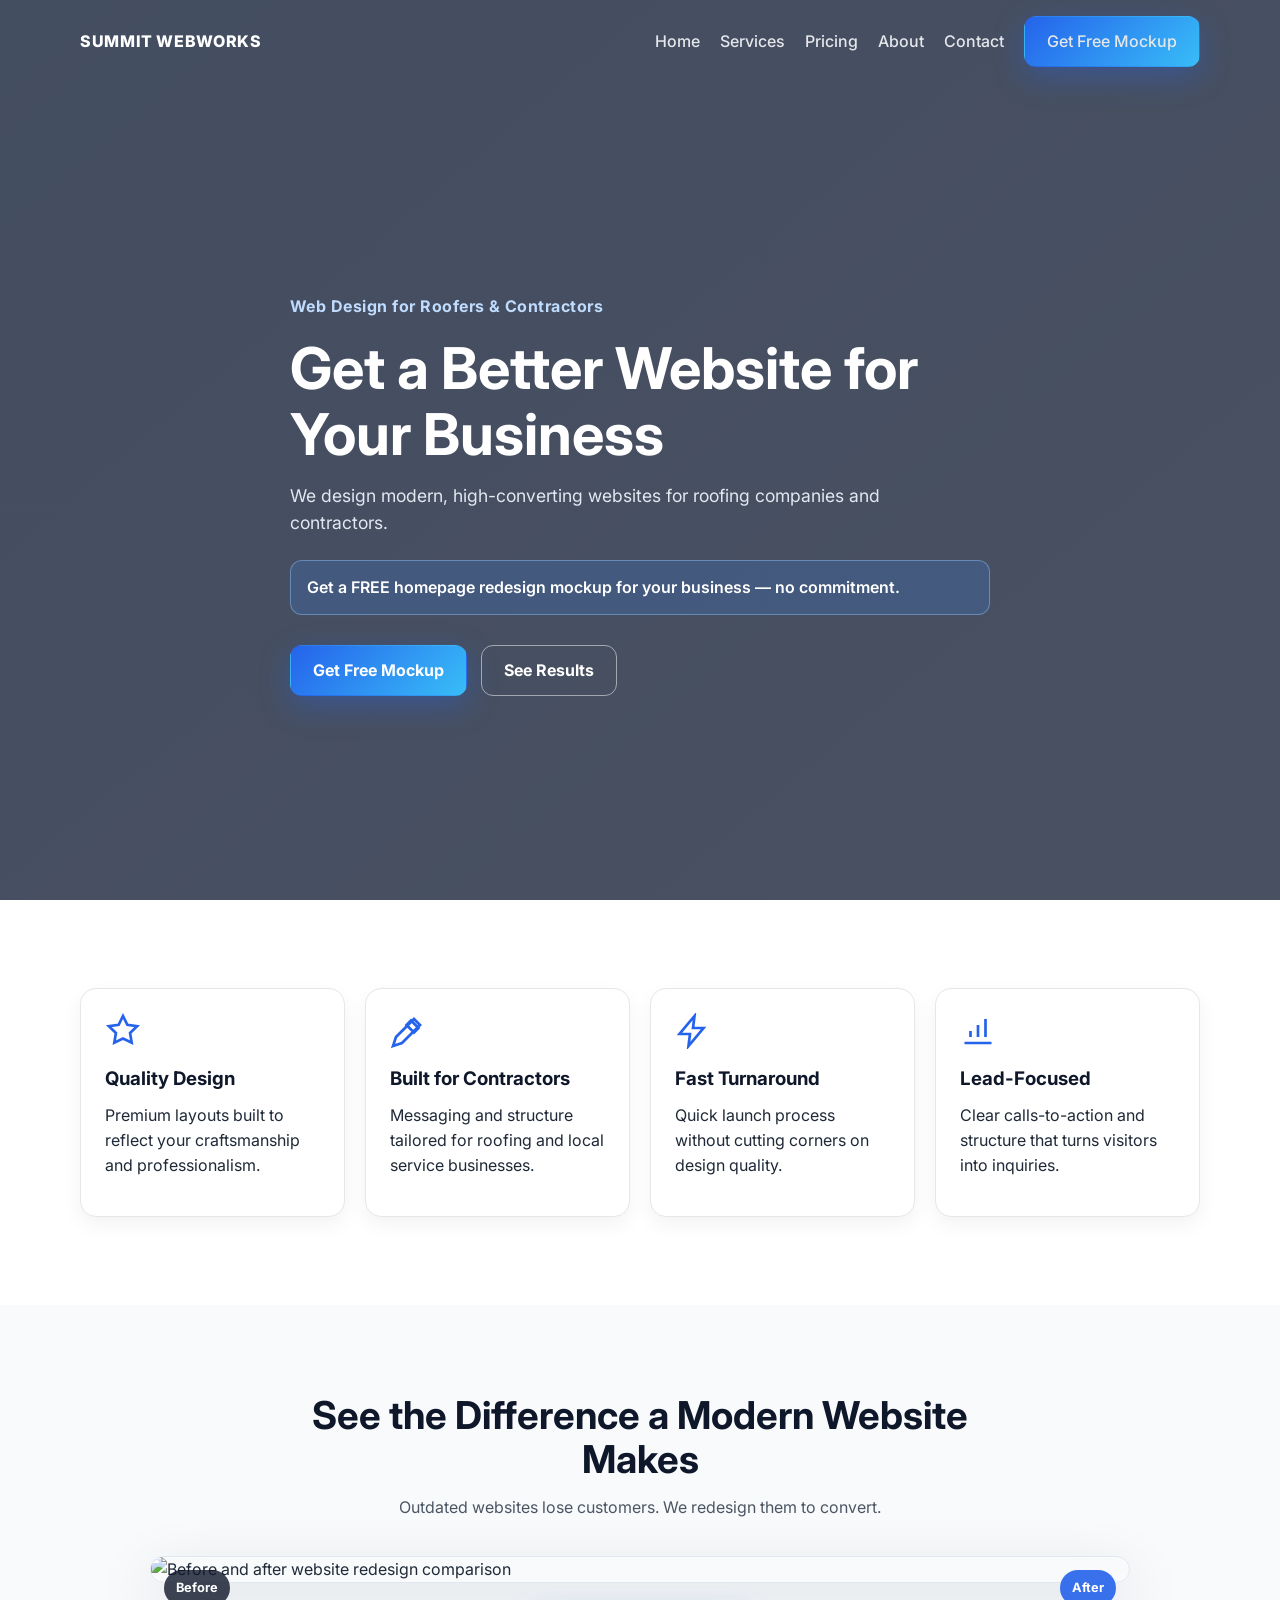
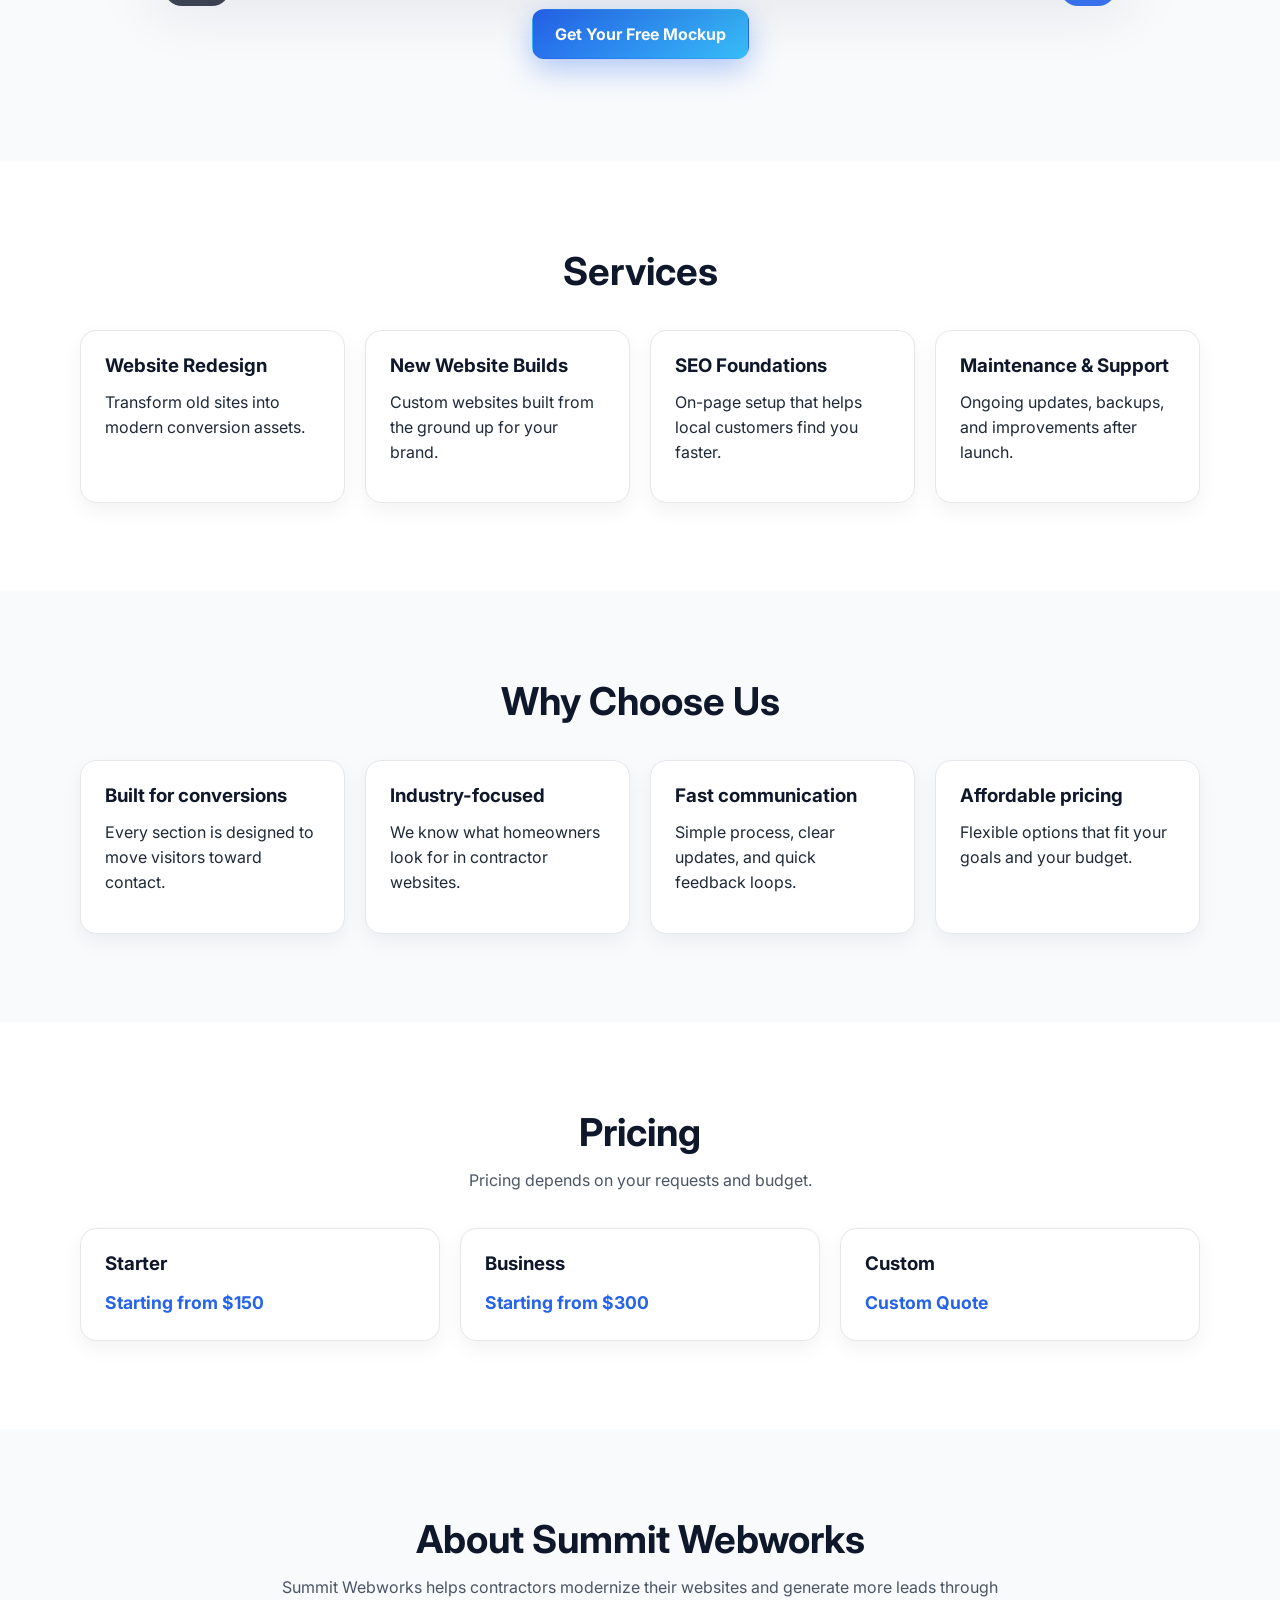
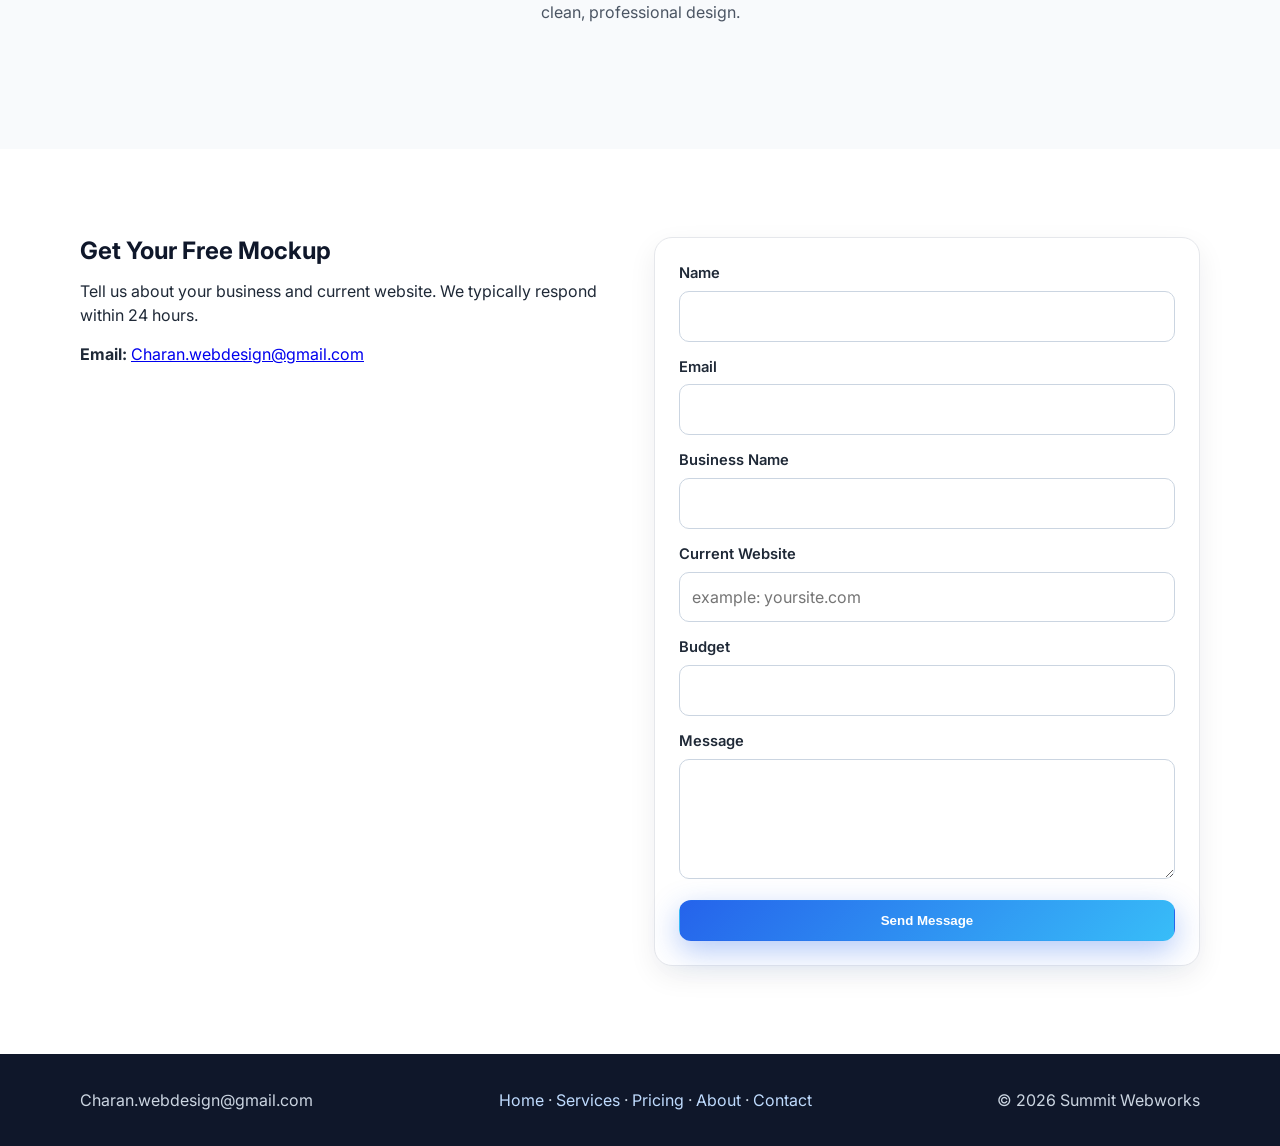
==== index.html @ bbf240b7 "Create premium single-page Summit Webworks agency website" ====
<!DOCTYPE html>
<html lang="en">
<head>
  <meta charset="UTF-8" />
  <meta name="viewport" content="width=device-width, initial-scale=1.0" />
  <title>Summit Webworks | High-Converting Websites for Contractors</title>
  <meta name="description" content="Summit Webworks designs modern, lead-focused websites for roofing companies and contractors. Get a free homepage redesign mockup." />
  <link rel="preconnect" href="https://fonts.googleapis.com">
  <link rel="preconnect" href="https://fonts.gstatic.com" crossorigin>
  <link href="https://fonts.googleapis.com/css2?family=Inter:wght@400;500;600;700;800&display=swap" rel="stylesheet">
  <style>
    :root {
      --navy: #0F172A;
      --blue: #2563EB;
      --light-blue: #38BDF8;
      --white: #FFFFFF;
      --gray: #F8FAFC;
      --text: #1F2937;
      --shadow: 0 20px 60px rgba(15, 23, 42, 0.15);
    }
    * { box-sizing: border-box; }
    html { scroll-behavior: smooth; }
    body {
      margin: 0;
      font-family: 'Inter', system-ui, -apple-system, sans-serif;
      color: var(--text);
      background: var(--white);
      line-height: 1.55;
    }
    .container { width: min(1120px, 92%); margin: 0 auto; }
    section { padding: 88px 0; }
    h1,h2,h3 { margin: 0 0 14px; color: var(--navy); line-height: 1.15; }
    p { margin: 0 0 14px; }

    .navbar {
      position: fixed; inset: 0 0 auto 0; z-index: 99;
      background: transparent; transition: all .25s ease;
      border-bottom: 1px solid transparent;
    }
    .navbar.scrolled { background: rgba(15, 23, 42, .92); backdrop-filter: blur(10px); border-bottom-color: rgba(255,255,255,.16); }
    .nav-wrap { display: flex; align-items: center; justify-content: space-between; gap: 20px; padding: 16px 0; }
    .brand { color: #fff; font-weight: 800; letter-spacing: .04em; text-decoration: none; }
    .nav-links { display: flex; gap: 20px; align-items: center; flex-wrap: wrap; }
    .nav-links a { color: #e5e7eb; text-decoration: none; font-weight: 500; }

    .btn {
      display: inline-flex; align-items: center; justify-content: center; gap: 8px;
      padding: 12px 22px; border-radius: 12px; border: 1px solid transparent;
      text-decoration: none; font-weight: 700; transition: transform .2s ease, box-shadow .2s ease, background .2s ease;
    }
    .btn-primary { background: linear-gradient(135deg, var(--blue), var(--light-blue)); color: #fff; box-shadow: 0 10px 30px rgba(37, 99, 235, .35); }
    .btn-primary:hover { transform: translateY(-2px); box-shadow: 0 14px 34px rgba(37, 99, 235, .45); }
    .btn-outline { background: transparent; color: #fff; border-color: rgba(255,255,255,.5); }
    .btn-outline:hover { transform: translateY(-2px); background: rgba(255,255,255,.1); }

    .hero {
      min-height: 100vh; display: grid; place-items: center; position: relative; color: #fff;
      background: linear-gradient(rgba(15,23,42,.74), rgba(15,23,42,.74)), url('hero-image.png') center/cover no-repeat, linear-gradient(140deg, #dbeafe, #eff6ff);
      text-align: left;
    }
    .hero-content { padding-top: 90px; max-width: 700px; }
    .eyebrow { color: #bfdbfe; font-weight: 700; margin-bottom: 16px; letter-spacing: .03em; }
    h1 { font-size: clamp(2rem, 4.5vw, 3.6rem); color: #fff; }
    .hero p { color: #e2e8f0; font-size: 1.1rem; max-width: 650px; }
    .offer { margin: 24px 0 30px; padding: 14px 16px; background: rgba(59,130,246,.2); border: 1px solid rgba(147,197,253,.45); border-radius: 12px; font-weight: 600; }
    .hero-actions { display: flex; flex-wrap: wrap; gap: 14px; }

    .grid-4 { display: grid; grid-template-columns: repeat(4, 1fr); gap: 20px; }
    .card {
      background: #fff; border: 1px solid #e5e7eb; border-radius: 16px; padding: 24px; box-shadow: 0 8px 20px rgba(15, 23, 42, .05);
      transition: transform .2s ease, box-shadow .2s ease;
    }
    .card:hover { transform: translateY(-6px); box-shadow: 0 18px 34px rgba(15, 23, 42, .1); }
    .icon { width: 36px; height: 36px; color: var(--blue); margin-bottom: 12px; }

    .section-head { text-align: center; max-width: 760px; margin: 0 auto 36px; }
    .section-head h2 { font-size: clamp(1.6rem, 3.3vw, 2.4rem); }
    .section-head p { color: #4b5563; }

    .before-after { background: var(--gray); }
    .comparison-wrap { max-width: 980px; margin: 0 auto; position: relative; }
    .comparison-img { width: 100%; display: block; border-radius: 18px; box-shadow: var(--shadow); border: 1px solid #e2e8f0; }
    .label { position: absolute; top: 14px; font-size: .8rem; font-weight: 700; color: #fff; background: rgba(15,23,42,.8); padding: 8px 12px; border-radius: 999px; }
    .label.before { left: 14px; }
    .label.after { right: 14px; background: rgba(37,99,235,.9); }

    .pricing .card strong { color: var(--blue); font-size: 1.1rem; }
    .contact-wrap { display: grid; grid-template-columns: 1fr 1fr; gap: 28px; }
    form { background: #fff; border: 1px solid #e5e7eb; border-radius: 18px; padding: 24px; box-shadow: 0 10px 28px rgba(15, 23, 42, .07); }
    .field { margin-bottom: 14px; }
    label { display: block; font-size: .92rem; margin-bottom: 6px; font-weight: 600; }
    input, textarea {
      width: 100%; padding: 12px 12px; border-radius: 10px; border: 1px solid #cbd5e1; font: inherit;
    }
    textarea { min-height: 120px; resize: vertical; }

    footer { background: var(--navy); color: #cbd5e1; padding: 34px 0; }
    footer a { color: #bfdbfe; text-decoration: none; }
    .footer-grid { display:flex; justify-content: space-between; gap:20px; flex-wrap:wrap; }

    .reveal { opacity: 0; transform: translateY(18px); transition: opacity .5s ease, transform .5s ease; }
    .reveal.show { opacity: 1; transform: translateY(0); }

    @media (max-width: 920px) {
      .grid-4 { grid-template-columns: repeat(2, 1fr); }
      .contact-wrap { grid-template-columns: 1fr; }
      .nav-links a:not(.btn) { display: none; }
    }
    @media (max-width: 620px) {
      section { padding: 72px 0; }
      .grid-4 { grid-template-columns: 1fr; }
      .hero-actions .btn { width: 100%; }
    }
  </style>
</head>
<body>
  <header class="navbar" id="navbar">
    <div class="container nav-wrap">
      <a href="#home" class="brand">SUMMIT WEBWORKS</a>
      <nav class="nav-links">
        <a href="#home">Home</a><a href="#services">Services</a><a href="#pricing">Pricing</a><a href="#about">About</a><a href="#contact">Contact</a>
        <a href="#contact" class="btn btn-primary">Get Free Mockup</a>
      </nav>
    </div>
  </header>

  <section class="hero" id="home">
    <div class="container hero-content reveal">
      <div class="eyebrow">Web Design for Roofers & Contractors</div>
      <h1>Get a Better Website for Your Business</h1>
      <p>We design modern, high-converting websites for roofing companies and contractors.</p>
      <div class="offer">Get a FREE homepage redesign mockup for your business — no commitment.</div>
      <div class="hero-actions">
        <a href="#contact" class="btn btn-primary">Get Free Mockup</a>
        <a href="#results" class="btn btn-outline">See Results</a>
      </div>
    </div>
  </section>

  <section>
    <div class="container grid-4 reveal">
      <article class="card"><svg class="icon" viewBox="0 0 24 24" fill="none" stroke="currentColor" stroke-width="1.8"><path d="M12 2l2.9 5.9 6.5.9-4.7 4.5 1.1 6.5L12 17l-5.8 2.8 1.1-6.5L2.6 8.8l6.5-.9z"/></svg><h3>Quality Design</h3><p>Premium layouts built to reflect your craftsmanship and professionalism.</p></article>
      <article class="card"><svg class="icon" viewBox="0 0 24 24" fill="none" stroke="currentColor" stroke-width="1.8"><path d="M14 5l5 5-3 3-5-5zM2 22l6-2 12-12-4-4L4 16z"/></svg><h3>Built for Contractors</h3><p>Messaging and structure tailored for roofing and local service businesses.</p></article>
      <article class="card"><svg class="icon" viewBox="0 0 24 24" fill="none" stroke="currentColor" stroke-width="1.8"><path d="M13 2L3 14h7l-1 8 10-12h-7z"/></svg><h3>Fast Turnaround</h3><p>Quick launch process without cutting corners on design quality.</p></article>
      <article class="card"><svg class="icon" viewBox="0 0 24 24" fill="none" stroke="currentColor" stroke-width="1.8"><path d="M3 20h18M7 16v-4m5 4V8m5 8V4"/></svg><h3>Lead-Focused</h3><p>Clear calls-to-action and structure that turns visitors into inquiries.</p></article>
    </div>
  </section>

  <section class="before-after" id="results">
    <div class="container reveal">
      <div class="section-head"><h2>See the Difference a Modern Website Makes</h2><p>Outdated websites lose customers. We redesign them to convert.</p></div>
      <div class="comparison-wrap">
        <span class="label before">Before</span><span class="label after">After</span>
        <img class="comparison-img" src="before-after.png" alt="Before and after website redesign comparison" loading="lazy">
      </div>
      <p style="text-align:center;margin-top:26px"><a href="#contact" class="btn btn-primary">Get Your Free Mockup</a></p>
    </div>
  </section>

  <section id="services">
    <div class="container reveal">
      <div class="section-head"><h2>Services</h2></div>
      <div class="grid-4">
        <article class="card"><h3>Website Redesign</h3><p>Transform old sites into modern conversion assets.</p></article>
        <article class="card"><h3>New Website Builds</h3><p>Custom websites built from the ground up for your brand.</p></article>
        <article class="card"><h3>SEO Foundations</h3><p>On-page setup that helps local customers find you faster.</p></article>
        <article class="card"><h3>Maintenance & Support</h3><p>Ongoing updates, backups, and improvements after launch.</p></article>
      </div>
    </div>
  </section>

  <section style="background:#f8fafc">
    <div class="container reveal"><div class="section-head"><h2>Why Choose Us</h2></div>
      <div class="grid-4">
        <article class="card"><h3>Built for conversions</h3><p>Every section is designed to move visitors toward contact.</p></article>
        <article class="card"><h3>Industry-focused</h3><p>We know what homeowners look for in contractor websites.</p></article>
        <article class="card"><h3>Fast communication</h3><p>Simple process, clear updates, and quick feedback loops.</p></article>
        <article class="card"><h3>Affordable pricing</h3><p>Flexible options that fit your goals and your budget.</p></article>
      </div>
    </div>
  </section>

  <section class="pricing" id="pricing">
    <div class="container reveal"><div class="section-head"><h2>Pricing</h2><p>Pricing depends on your requests and budget.</p></div>
      <div class="grid-4" style="grid-template-columns:repeat(3,1fr)">
        <article class="card"><h3>Starter</h3><strong>Starting from $150</strong></article>
        <article class="card"><h3>Business</h3><strong>Starting from $300</strong></article>
        <article class="card"><h3>Custom</h3><strong>Custom Quote</strong></article>
      </div>
    </div>
  </section>

  <section id="about" style="background:#f8fafc">
    <div class="container section-head reveal">
      <h2>About Summit Webworks</h2>
      <p>Summit Webworks helps contractors modernize their websites and generate more leads through clean, professional design.</p>
    </div>
  </section>

  <section id="contact">
    <div class="container contact-wrap reveal">
      <div>
        <h2>Get Your Free Mockup</h2>
        <p>Tell us about your business and current website. We typically respond within 24 hours.</p>
        <p><strong>Email:</strong> <a href="mailto:Charan.webdesign@gmail.com">Charan.webdesign@gmail.com</a></p>
      </div>
      <form action="https://formspree.io/f/xgorjraa" method="POST">
        <div class="field"><label for="name">Name</label><input id="name" name="name" required></div>
        <div class="field"><label for="email">Email</label><input type="email" id="email" name="email" required></div>
        <div class="field"><label for="business">Business Name</label><input id="business" name="business_name" required></div>
        <div class="field"><label for="website">Current Website</label><input id="website" name="current_website" placeholder="example: yoursite.com"></div>
        <div class="field"><label for="budget">Budget</label><input id="budget" name="budget"></div>
        <div class="field"><label for="message">Message</label><textarea id="message" name="message" required></textarea></div>
        <button class="btn btn-primary" type="submit" style="width:100%">Send Message</button>
      </form>
    </div>
  </section>

  <footer>
    <div class="container footer-grid">
      <div>Charan.webdesign@gmail.com</div>
      <div><a href="#home">Home</a> · <a href="#services">Services</a> · <a href="#pricing">Pricing</a> · <a href="#about">About</a> · <a href="#contact">Contact</a></div>
      <div>© <span id="year"></span> Summit Webworks</div>
    </div>
  </footer>

  <script>
    const nav = document.getElementById('navbar');
    window.addEventListener('scroll', () => nav.classList.toggle('scrolled', window.scrollY > 20));
    document.getElementById('year').textContent = new Date().getFullYear();
    const observer = new IntersectionObserver((entries)=>entries.forEach(e=>e.isIntersecting&&e.target.classList.add('show')), {threshold: .15});
    document.querySelectorAll('.reveal').forEach(el=>observer.observe(el));
  </script>
</body>
</html>
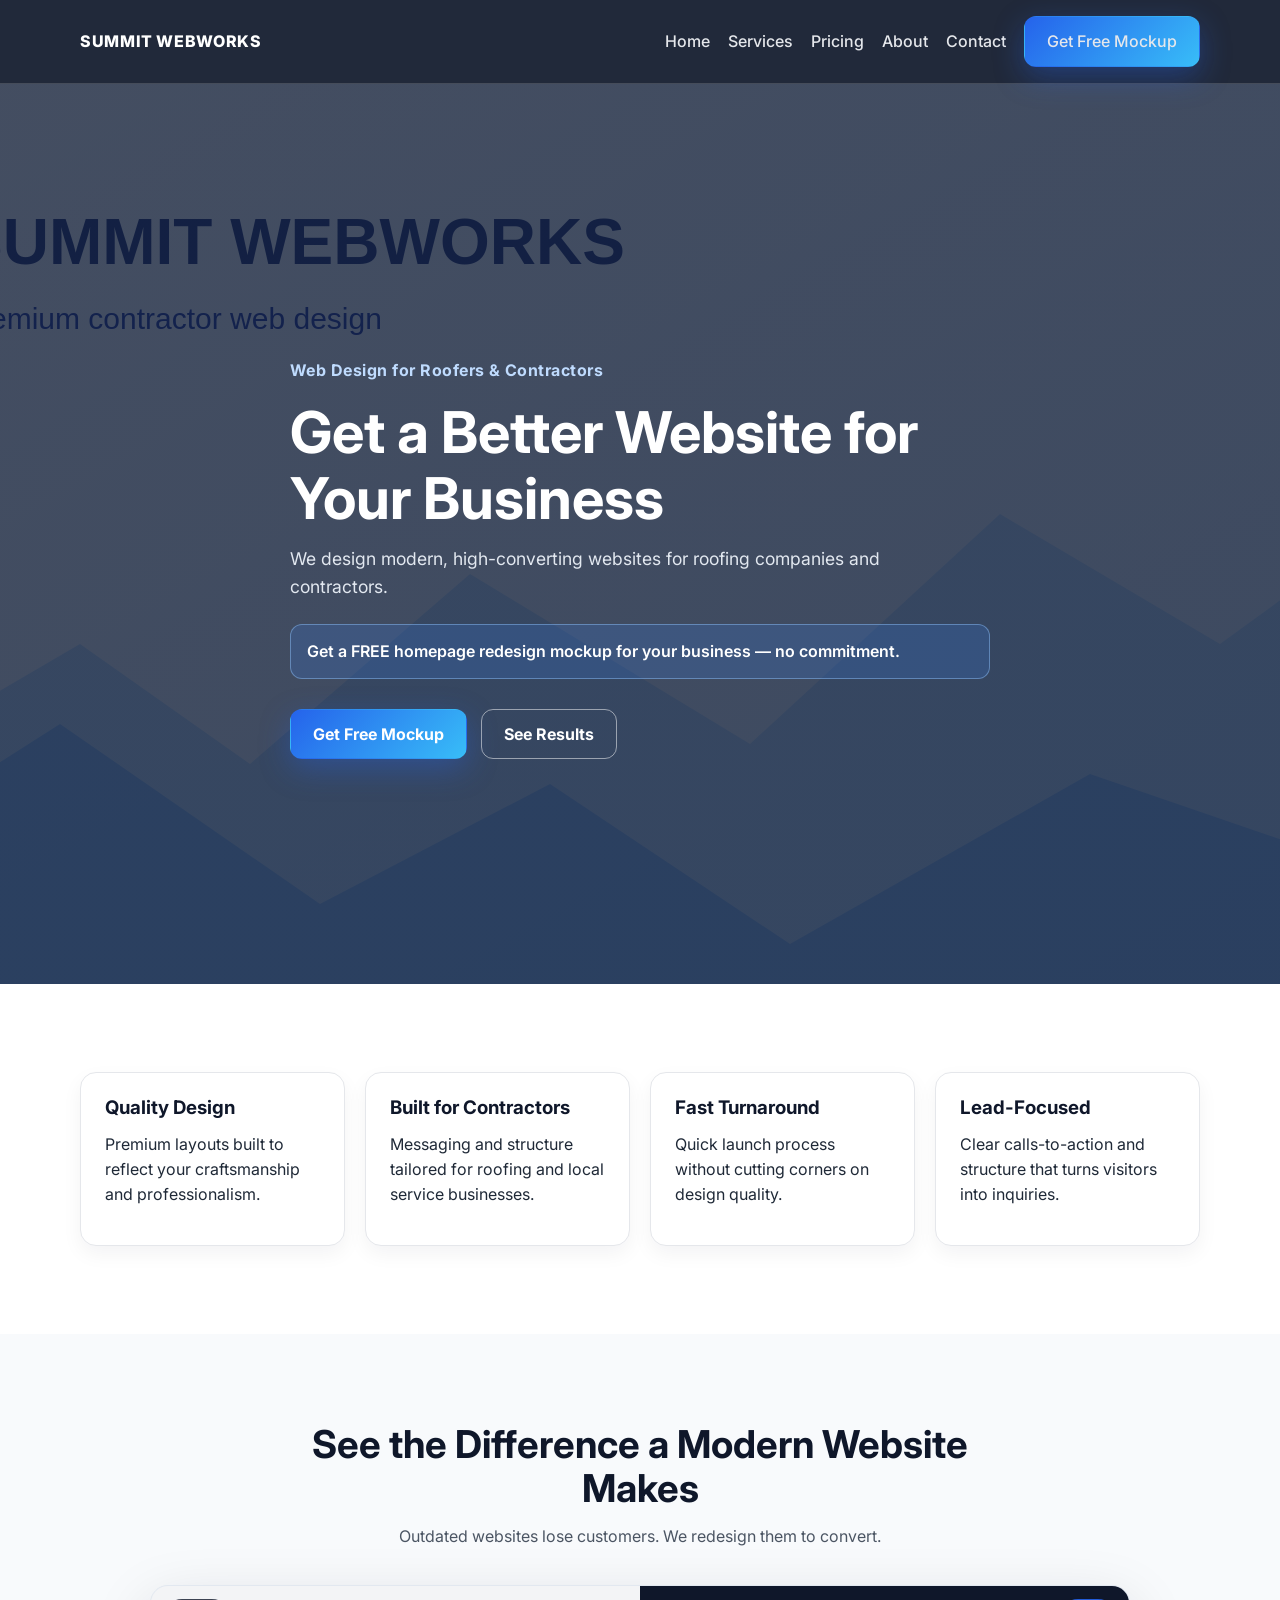
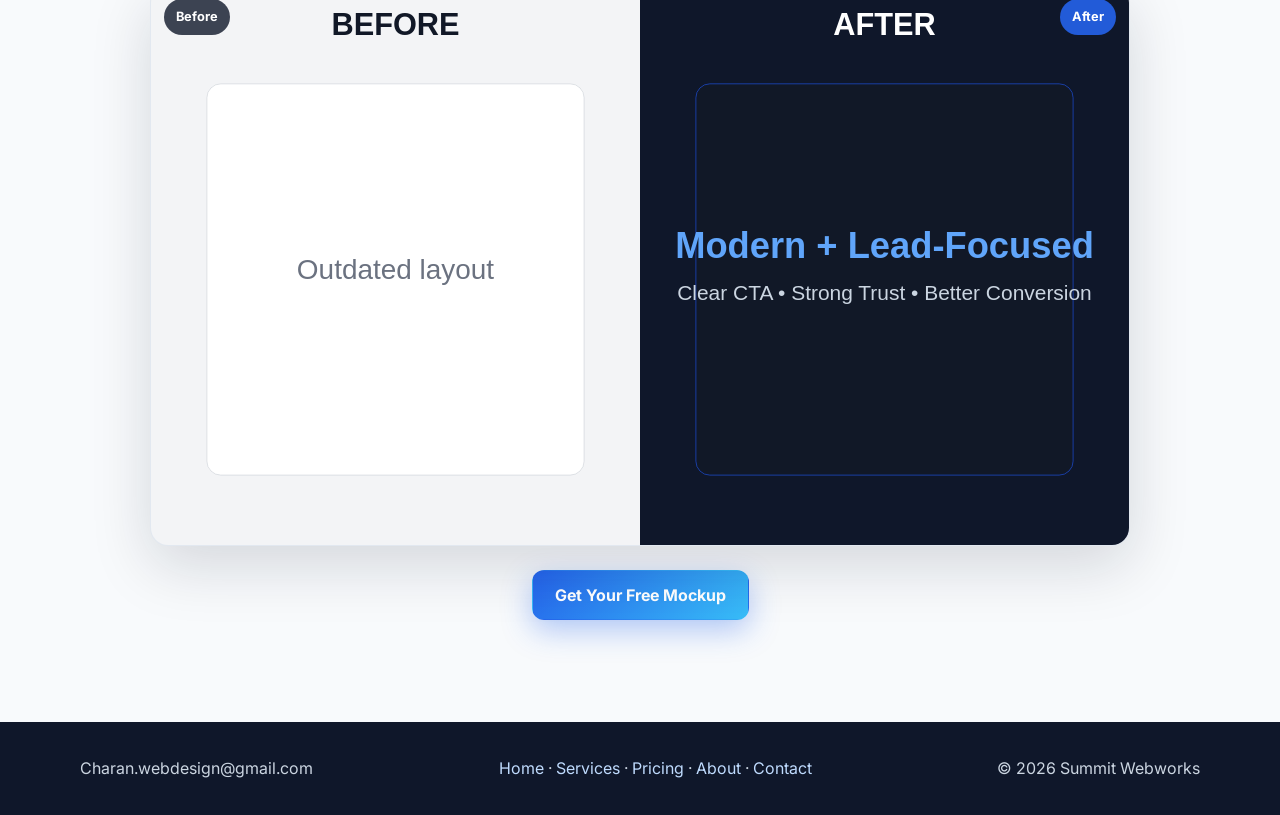
==== commit 3695e0c1: "Replace binary image assets with SVG equivalents to avoid binary diff errors" ====
--- a/index.html
+++ b/index.html
@@ -1,235 +1,10 @@
-<!DOCTYPE html>
-<html lang="en">
-<head>
-  <meta charset="UTF-8" />
-  <meta name="viewport" content="width=device-width, initial-scale=1.0" />
-  <title>Summit Webworks | High-Converting Websites for Contractors</title>
-  <meta name="description" content="Summit Webworks designs modern, lead-focused websites for roofing companies and contractors. Get a free homepage redesign mockup." />
-  <link rel="preconnect" href="https://fonts.googleapis.com">
-  <link rel="preconnect" href="https://fonts.gstatic.com" crossorigin>
-  <link href="https://fonts.googleapis.com/css2?family=Inter:wght@400;500;600;700;800&display=swap" rel="stylesheet">
-  <style>
-    :root {
-      --navy: #0F172A;
-      --blue: #2563EB;
-      --light-blue: #38BDF8;
-      --white: #FFFFFF;
-      --gray: #F8FAFC;
-      --text: #1F2937;
-      --shadow: 0 20px 60px rgba(15, 23, 42, 0.15);
-    }
-    * { box-sizing: border-box; }
-    html { scroll-behavior: smooth; }
-    body {
-      margin: 0;
-      font-family: 'Inter', system-ui, -apple-system, sans-serif;
-      color: var(--text);
-      background: var(--white);
-      line-height: 1.55;
-    }
-    .container { width: min(1120px, 92%); margin: 0 auto; }
-    section { padding: 88px 0; }
-    h1,h2,h3 { margin: 0 0 14px; color: var(--navy); line-height: 1.15; }
-    p { margin: 0 0 14px; }
-
-    .navbar {
-      position: fixed; inset: 0 0 auto 0; z-index: 99;
-      background: transparent; transition: all .25s ease;
-      border-bottom: 1px solid transparent;
-    }
-    .navbar.scrolled { background: rgba(15, 23, 42, .92); backdrop-filter: blur(10px); border-bottom-color: rgba(255,255,255,.16); }
-    .nav-wrap { display: flex; align-items: center; justify-content: space-between; gap: 20px; padding: 16px 0; }
-    .brand { color: #fff; font-weight: 800; letter-spacing: .04em; text-decoration: none; }
-    .nav-links { display: flex; gap: 20px; align-items: center; flex-wrap: wrap; }
-    .nav-links a { color: #e5e7eb; text-decoration: none; font-weight: 500; }
-
-    .btn {
-      display: inline-flex; align-items: center; justify-content: center; gap: 8px;
-      padding: 12px 22px; border-radius: 12px; border: 1px solid transparent;
-      text-decoration: none; font-weight: 700; transition: transform .2s ease, box-shadow .2s ease, background .2s ease;
-    }
-    .btn-primary { background: linear-gradient(135deg, var(--blue), var(--light-blue)); color: #fff; box-shadow: 0 10px 30px rgba(37, 99, 235, .35); }
-    .btn-primary:hover { transform: translateY(-2px); box-shadow: 0 14px 34px rgba(37, 99, 235, .45); }
-    .btn-outline { background: transparent; color: #fff; border-color: rgba(255,255,255,.5); }
-    .btn-outline:hover { transform: translateY(-2px); background: rgba(255,255,255,.1); }
-
-    .hero {
-      min-height: 100vh; display: grid; place-items: center; position: relative; color: #fff;
-      background: linear-gradient(rgba(15,23,42,.74), rgba(15,23,42,.74)), url('hero-image.png') center/cover no-repeat, linear-gradient(140deg, #dbeafe, #eff6ff);
-      text-align: left;
-    }
-    .hero-content { padding-top: 90px; max-width: 700px; }
-    .eyebrow { color: #bfdbfe; font-weight: 700; margin-bottom: 16px; letter-spacing: .03em; }
-    h1 { font-size: clamp(2rem, 4.5vw, 3.6rem); color: #fff; }
-    .hero p { color: #e2e8f0; font-size: 1.1rem; max-width: 650px; }
-    .offer { margin: 24px 0 30px; padding: 14px 16px; background: rgba(59,130,246,.2); border: 1px solid rgba(147,197,253,.45); border-radius: 12px; font-weight: 600; }
-    .hero-actions { display: flex; flex-wrap: wrap; gap: 14px; }
-
-    .grid-4 { display: grid; grid-template-columns: repeat(4, 1fr); gap: 20px; }
-    .card {
-      background: #fff; border: 1px solid #e5e7eb; border-radius: 16px; padding: 24px; box-shadow: 0 8px 20px rgba(15, 23, 42, .05);
-      transition: transform .2s ease, box-shadow .2s ease;
-    }
-    .card:hover { transform: translateY(-6px); box-shadow: 0 18px 34px rgba(15, 23, 42, .1); }
-    .icon { width: 36px; height: 36px; color: var(--blue); margin-bottom: 12px; }
-
-    .section-head { text-align: center; max-width: 760px; margin: 0 auto 36px; }
-    .section-head h2 { font-size: clamp(1.6rem, 3.3vw, 2.4rem); }
-    .section-head p { color: #4b5563; }
-
-    .before-after { background: var(--gray); }
-    .comparison-wrap { max-width: 980px; margin: 0 auto; position: relative; }
-    .comparison-img { width: 100%; display: block; border-radius: 18px; box-shadow: var(--shadow); border: 1px solid #e2e8f0; }
-    .label { position: absolute; top: 14px; font-size: .8rem; font-weight: 700; color: #fff; background: rgba(15,23,42,.8); padding: 8px 12px; border-radius: 999px; }
-    .label.before { left: 14px; }
-    .label.after { right: 14px; background: rgba(37,99,235,.9); }
-
-    .pricing .card strong { color: var(--blue); font-size: 1.1rem; }
-    .contact-wrap { display: grid; grid-template-columns: 1fr 1fr; gap: 28px; }
-    form { background: #fff; border: 1px solid #e5e7eb; border-radius: 18px; padding: 24px; box-shadow: 0 10px 28px rgba(15, 23, 42, .07); }
-    .field { margin-bottom: 14px; }
-    label { display: block; font-size: .92rem; margin-bottom: 6px; font-weight: 600; }
-    input, textarea {
-      width: 100%; padding: 12px 12px; border-radius: 10px; border: 1px solid #cbd5e1; font: inherit;
-    }
-    textarea { min-height: 120px; resize: vertical; }
-
-    footer { background: var(--navy); color: #cbd5e1; padding: 34px 0; }
-    footer a { color: #bfdbfe; text-decoration: none; }
-    .footer-grid { display:flex; justify-content: space-between; gap:20px; flex-wrap:wrap; }
-
-    .reveal { opacity: 0; transform: translateY(18px); transition: opacity .5s ease, transform .5s ease; }
-    .reveal.show { opacity: 1; transform: translateY(0); }
-
-    @media (max-width: 920px) {
-      .grid-4 { grid-template-columns: repeat(2, 1fr); }
-      .contact-wrap { grid-template-columns: 1fr; }
-      .nav-links a:not(.btn) { display: none; }
-    }
-    @media (max-width: 620px) {
-      section { padding: 72px 0; }
-      .grid-4 { grid-template-columns: 1fr; }
-      .hero-actions .btn { width: 100%; }
-    }
-  </style>
-</head>
-<body>
-  <header class="navbar" id="navbar">
-    <div class="container nav-wrap">
-      <a href="#home" class="brand">SUMMIT WEBWORKS</a>
-      <nav class="nav-links">
-        <a href="#home">Home</a><a href="#services">Services</a><a href="#pricing">Pricing</a><a href="#about">About</a><a href="#contact">Contact</a>
-        <a href="#contact" class="btn btn-primary">Get Free Mockup</a>
-      </nav>
-    </div>
-  </header>
-
-  <section class="hero" id="home">
-    <div class="container hero-content reveal">
-      <div class="eyebrow">Web Design for Roofers & Contractors</div>
-      <h1>Get a Better Website for Your Business</h1>
-      <p>We design modern, high-converting websites for roofing companies and contractors.</p>
-      <div class="offer">Get a FREE homepage redesign mockup for your business — no commitment.</div>
-      <div class="hero-actions">
-        <a href="#contact" class="btn btn-primary">Get Free Mockup</a>
-        <a href="#results" class="btn btn-outline">See Results</a>
-      </div>
-    </div>
-  </section>
-
-  <section>
-    <div class="container grid-4 reveal">
-      <article class="card"><svg class="icon" viewBox="0 0 24 24" fill="none" stroke="currentColor" stroke-width="1.8"><path d="M12 2l2.9 5.9 6.5.9-4.7 4.5 1.1 6.5L12 17l-5.8 2.8 1.1-6.5L2.6 8.8l6.5-.9z"/></svg><h3>Quality Design</h3><p>Premium layouts built to reflect your craftsmanship and professionalism.</p></article>
-      <article class="card"><svg class="icon" viewBox="0 0 24 24" fill="none" stroke="currentColor" stroke-width="1.8"><path d="M14 5l5 5-3 3-5-5zM2 22l6-2 12-12-4-4L4 16z"/></svg><h3>Built for Contractors</h3><p>Messaging and structure tailored for roofing and local service businesses.</p></article>
-      <article class="card"><svg class="icon" viewBox="0 0 24 24" fill="none" stroke="currentColor" stroke-width="1.8"><path d="M13 2L3 14h7l-1 8 10-12h-7z"/></svg><h3>Fast Turnaround</h3><p>Quick launch process without cutting corners on design quality.</p></article>
-      <article class="card"><svg class="icon" viewBox="0 0 24 24" fill="none" stroke="currentColor" stroke-width="1.8"><path d="M3 20h18M7 16v-4m5 4V8m5 8V4"/></svg><h3>Lead-Focused</h3><p>Clear calls-to-action and structure that turns visitors into inquiries.</p></article>
-    </div>
-  </section>
-
-  <section class="before-after" id="results">
-    <div class="container reveal">
-      <div class="section-head"><h2>See the Difference a Modern Website Makes</h2><p>Outdated websites lose customers. We redesign them to convert.</p></div>
-      <div class="comparison-wrap">
-        <span class="label before">Before</span><span class="label after">After</span>
-        <img class="comparison-img" src="before-after.png" alt="Before and after website redesign comparison" loading="lazy">
-      </div>
-      <p style="text-align:center;margin-top:26px"><a href="#contact" class="btn btn-primary">Get Your Free Mockup</a></p>
-    </div>
-  </section>
-
-  <section id="services">
-    <div class="container reveal">
-      <div class="section-head"><h2>Services</h2></div>
-      <div class="grid-4">
-        <article class="card"><h3>Website Redesign</h3><p>Transform old sites into modern conversion assets.</p></article>
-        <article class="card"><h3>New Website Builds</h3><p>Custom websites built from the ground up for your brand.</p></article>
-        <article class="card"><h3>SEO Foundations</h3><p>On-page setup that helps local customers find you faster.</p></article>
-        <article class="card"><h3>Maintenance & Support</h3><p>Ongoing updates, backups, and improvements after launch.</p></article>
-      </div>
-    </div>
-  </section>
-
-  <section style="background:#f8fafc">
-    <div class="container reveal"><div class="section-head"><h2>Why Choose Us</h2></div>
-      <div class="grid-4">
-        <article class="card"><h3>Built for conversions</h3><p>Every section is designed to move visitors toward contact.</p></article>
-        <article class="card"><h3>Industry-focused</h3><p>We know what homeowners look for in contractor websites.</p></article>
-        <article class="card"><h3>Fast communication</h3><p>Simple process, clear updates, and quick feedback loops.</p></article>
-        <article class="card"><h3>Affordable pricing</h3><p>Flexible options that fit your goals and your budget.</p></article>
-      </div>
-    </div>
-  </section>
-
-  <section class="pricing" id="pricing">
-    <div class="container reveal"><div class="section-head"><h2>Pricing</h2><p>Pricing depends on your requests and budget.</p></div>
-      <div class="grid-4" style="grid-template-columns:repeat(3,1fr)">
-        <article class="card"><h3>Starter</h3><strong>Starting from $150</strong></article>
-        <article class="card"><h3>Business</h3><strong>Starting from $300</strong></article>
-        <article class="card"><h3>Custom</h3><strong>Custom Quote</strong></article>
-      </div>
-    </div>
-  </section>
-
-  <section id="about" style="background:#f8fafc">
-    <div class="container section-head reveal">
-      <h2>About Summit Webworks</h2>
-      <p>Summit Webworks helps contractors modernize their websites and generate more leads through clean, professional design.</p>
-    </div>
-  </section>
-
-  <section id="contact">
-    <div class="container contact-wrap reveal">
-      <div>
-        <h2>Get Your Free Mockup</h2>
-        <p>Tell us about your business and current website. We typically respond within 24 hours.</p>
-        <p><strong>Email:</strong> <a href="mailto:Charan.webdesign@gmail.com">Charan.webdesign@gmail.com</a></p>
-      </div>
-      <form action="https://formspree.io/f/xgorjraa" method="POST">
-        <div class="field"><label for="name">Name</label><input id="name" name="name" required></div>
-        <div class="field"><label for="email">Email</label><input type="email" id="email" name="email" required></div>
-        <div class="field"><label for="business">Business Name</label><input id="business" name="business_name" required></div>
-        <div class="field"><label for="website">Current Website</label><input id="website" name="current_website" placeholder="example: yoursite.com"></div>
-        <div class="field"><label for="budget">Budget</label><input id="budget" name="budget"></div>
-        <div class="field"><label for="message">Message</label><textarea id="message" name="message" required></textarea></div>
-        <button class="btn btn-primary" type="submit" style="width:100%">Send Message</button>
-      </form>
-    </div>
-  </section>
-
-  <footer>
-    <div class="container footer-grid">
-      <div>Charan.webdesign@gmail.com</div>
-      <div><a href="#home">Home</a> · <a href="#services">Services</a> · <a href="#pricing">Pricing</a> · <a href="#about">About</a> · <a href="#contact">Contact</a></div>
-      <div>© <span id="year"></span> Summit Webworks</div>
-    </div>
-  </footer>
-
-  <script>
-    const nav = document.getElementById('navbar');
-    window.addEventListener('scroll', () => nav.classList.toggle('scrolled', window.scrollY > 20));
-    document.getElementById('year').textContent = new Date().getFullYear();
-    const observer = new IntersectionObserver((entries)=>entries.forEach(e=>e.isIntersecting&&e.target.classList.add('show')), {threshold: .15});
-    document.querySelectorAll('.reveal').forEach(el=>observer.observe(el));
-  </script>
-</body>
-</html>
+<!doctype html><html><head><meta charset='UTF-8'><meta name='viewport' content='width=device-width,initial-scale=1'><title>Summit Webworks</title><link rel='preconnect' href='https://fonts.googleapis.com'><link rel='preconnect' href='https://fonts.gstatic.com' crossorigin><link href='https://fonts.googleapis.com/css2?family=Inter:wght@400;500;600;700;800&display=swap' rel='stylesheet'><link rel='stylesheet' href='styles.css'></head><body>
+<header class='navbar'><div class='container nav-wrap'><a class='brand' href='index.html'>SUMMIT WEBWORKS</a><nav class='nav-links'><a href='index.html'>Home</a><a href='services.html'>Services</a><a href='pricing.html'>Pricing</a><a href='about.html'>About</a><a href='contact.html'>Contact</a><a class='btn btn-primary' href='contact.html'>Get Free Mockup</a></nav></div></header>
+<section class='hero no-image'><div class='container hero-content reveal'><div class='eyebrow'>Web Design for Roofers & Contractors</div><h1>Get a Better Website for Your Business</h1><p>We design modern, high-converting websites for roofing companies and contractors.</p><div class='offer'>Get a FREE homepage redesign mockup for your business — no commitment.</div><div class='hero-actions'><a class='btn btn-primary' href='contact.html'>Get Free Mockup</a><a class='btn btn-outline' href='#results'>See Results</a></div></div></section>
+<section><div class='container grid-4 reveal'>
+<article class='card'><h3>Quality Design</h3><p>Premium layouts built to reflect your craftsmanship and professionalism.</p></article>
+<article class='card'><h3>Built for Contractors</h3><p>Messaging and structure tailored for roofing and local service businesses.</p></article>
+<article class='card'><h3>Fast Turnaround</h3><p>Quick launch process without cutting corners on design quality.</p></article>
+<article class='card'><h3>Lead-Focused</h3><p>Clear calls-to-action and structure that turns visitors into inquiries.</p></article></div></section>
+<section id='results' class='before-after'><div class='container reveal'><div class='section-head'><h2>See the Difference a Modern Website Makes</h2><p>Outdated websites lose customers. We redesign them to convert.</p></div><div class='comparison-wrap'><span class='label before'>Before</span><span class='label after'>After</span><img class='comparison-img' src='before-after.svg' alt='Before and after website redesign'></div><p style='text-align:center;margin-top:24px'><a class='btn btn-primary' href='contact.html'>Get Your Free Mockup</a></p></div></section>
+<footer><div class='container footer-grid'><div>Charan.webdesign@gmail.com</div><div><a href='index.html'>Home</a> · <a href='services.html'>Services</a> · <a href='pricing.html'>Pricing</a> · <a href='about.html'>About</a> · <a href='contact.html'>Contact</a></div><div>© <span id='year'></span> Summit Webworks</div></div></footer><script src='app.js'></script></body></html>
--- a/styles.css
+++ b/styles.css
@@ -0,0 +1 @@
+:root{--navy:#0F172A;--blue:#2563EB;--light-blue:#38BDF8;--white:#fff;--gray:#F8FAFC;--text:#1F2937;--shadow:0 20px 60px rgba(15,23,42,.15)}*{box-sizing:border-box}html{scroll-behavior:smooth}body{margin:0;font-family:Inter,system-ui,sans-serif;color:var(--text);background:#fff;line-height:1.55}.container{width:min(1120px,92%);margin:0 auto}section{padding:88px 0}h1,h2,h3{margin:0 0 14px;color:var(--navy);line-height:1.15}p{margin:0 0 14px}.navbar{position:sticky;top:0;z-index:99;background:rgba(15,23,42,.92);backdrop-filter:blur(10px);border-bottom:1px solid rgba(255,255,255,.16)}.nav-wrap{display:flex;align-items:center;justify-content:space-between;gap:20px;padding:16px 0}.brand{color:#fff;font-weight:800;letter-spacing:.04em;text-decoration:none}.nav-links{display:flex;gap:18px;align-items:center;flex-wrap:wrap}.nav-links a{color:#e5e7eb;text-decoration:none;font-weight:500}.btn{display:inline-flex;align-items:center;justify-content:center;gap:8px;padding:12px 22px;border-radius:12px;border:1px solid transparent;text-decoration:none;font-weight:700;transition:transform .2s,box-shadow .2s,background .2s}.btn-primary{background:linear-gradient(135deg,var(--blue),var(--light-blue));color:#fff;box-shadow:0 10px 30px rgba(37,99,235,.35)}.btn-primary:hover{transform:translateY(-2px);box-shadow:0 14px 34px rgba(37,99,235,.45)}.btn-outline{background:transparent;color:#fff;border-color:rgba(255,255,255,.5)}.hero{min-height:100vh;display:grid;place-items:center;position:relative;color:#fff;background:linear-gradient(rgba(15,23,42,.74),rgba(15,23,42,.74)),url('hero-image.svg') center/cover no-repeat,linear-gradient(140deg,#dbeafe,#eff6ff)}.hero.no-image{background:linear-gradient(rgba(15,23,42,.74),rgba(15,23,42,.74)),linear-gradient(140deg,#1d4ed8,#0f172a)}.hero-content{padding-top:50px;max-width:700px}.eyebrow{color:#bfdbfe;font-weight:700;margin-bottom:16px;letter-spacing:.03em}h1{font-size:clamp(2rem,4.5vw,3.6rem);color:#fff}.hero p{color:#e2e8f0;font-size:1.1rem;max-width:650px}.offer{margin:24px 0 30px;padding:14px 16px;background:rgba(59,130,246,.2);border:1px solid rgba(147,197,253,.45);border-radius:12px;font-weight:600}.hero-actions{display:flex;flex-wrap:wrap;gap:14px}.grid-4{display:grid;grid-template-columns:repeat(4,1fr);gap:20px}.grid-3{display:grid;grid-template-columns:repeat(3,1fr);gap:20px}.card{background:#fff;border:1px solid #e5e7eb;border-radius:16px;padding:24px;box-shadow:0 8px 20px rgba(15,23,42,.05);transition:transform .2s,box-shadow .2s}.card:hover{transform:translateY(-6px);box-shadow:0 18px 34px rgba(15,23,42,.1)}.icon{width:36px;height:36px;color:var(--blue);margin-bottom:12px}.section-head{text-align:center;max-width:760px;margin:0 auto 36px}.section-head h2{font-size:clamp(1.6rem,3.3vw,2.4rem)}.section-head p{color:#4b5563}.before-after{background:var(--gray)}.comparison-wrap{max-width:980px;margin:0 auto;position:relative}.comparison-img{width:100%;display:block;border-radius:18px;box-shadow:var(--shadow);border:1px solid #e2e8f0;background:#e2e8f0}.label{position:absolute;top:14px;font-size:.8rem;font-weight:700;color:#fff;background:rgba(15,23,42,.8);padding:8px 12px;border-radius:999px}.label.before{left:14px}.label.after{right:14px;background:rgba(37,99,235,.9)}.contact-wrap{display:grid;grid-template-columns:1fr 1fr;gap:28px}form{background:#fff;border:1px solid #e5e7eb;border-radius:18px;padding:24px;box-shadow:0 10px 28px rgba(15,23,42,.07)}.field{margin-bottom:14px}label{display:block;font-size:.92rem;margin-bottom:6px;font-weight:600}input,textarea{width:100%;padding:12px;border-radius:10px;border:1px solid #cbd5e1;font:inherit}textarea{min-height:120px;resize:vertical}footer{background:var(--navy);color:#cbd5e1;padding:34px 0}footer a{color:#bfdbfe;text-decoration:none}.footer-grid{display:flex;justify-content:space-between;gap:20px;flex-wrap:wrap}.reveal{opacity:0;transform:translateY(18px);transition:opacity .5s,transform .5s}.reveal.show{opacity:1;transform:none}@media(max-width:920px){.grid-4,.grid-3{grid-template-columns:repeat(2,1fr)}.contact-wrap{grid-template-columns:1fr}.nav-links a:not(.btn){display:none}}@media(max-width:620px){section{padding:72px 0}.grid-4,.grid-3{grid-template-columns:1fr}.hero-actions .btn{width:100%}}
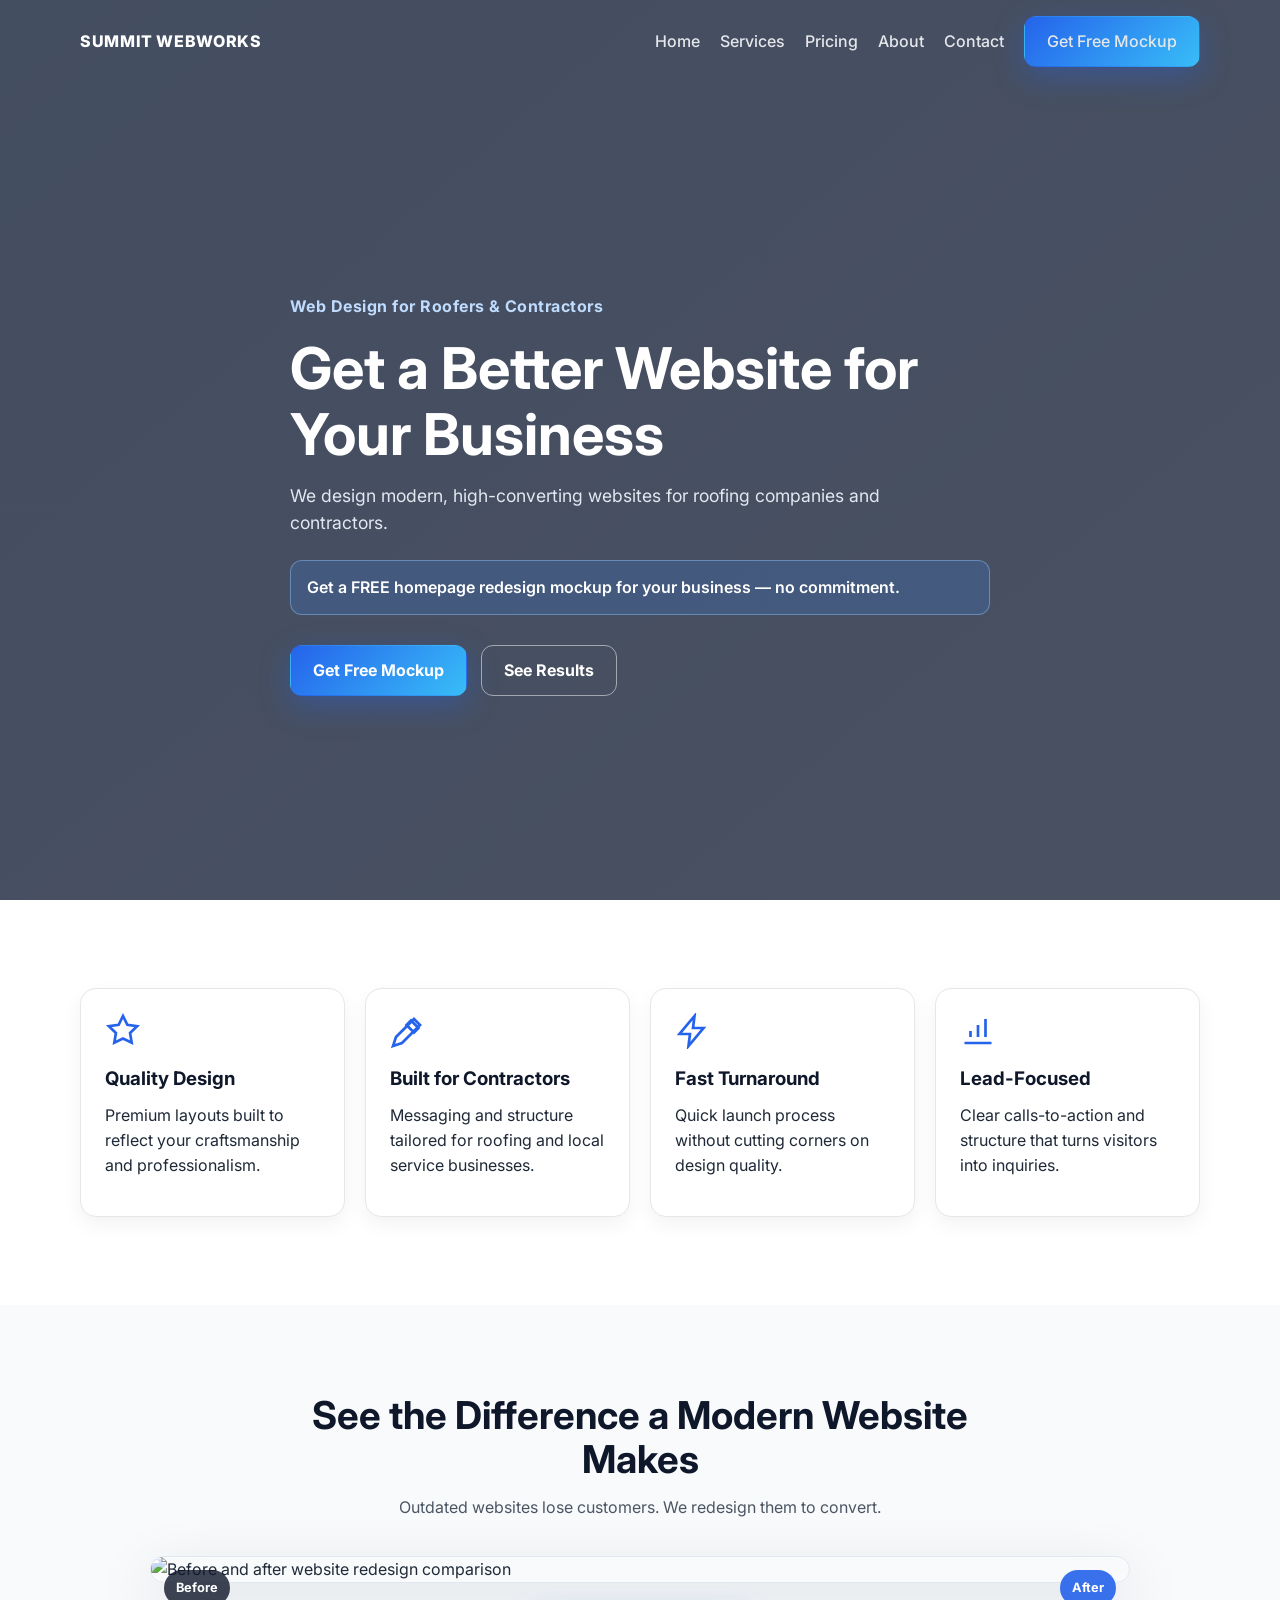
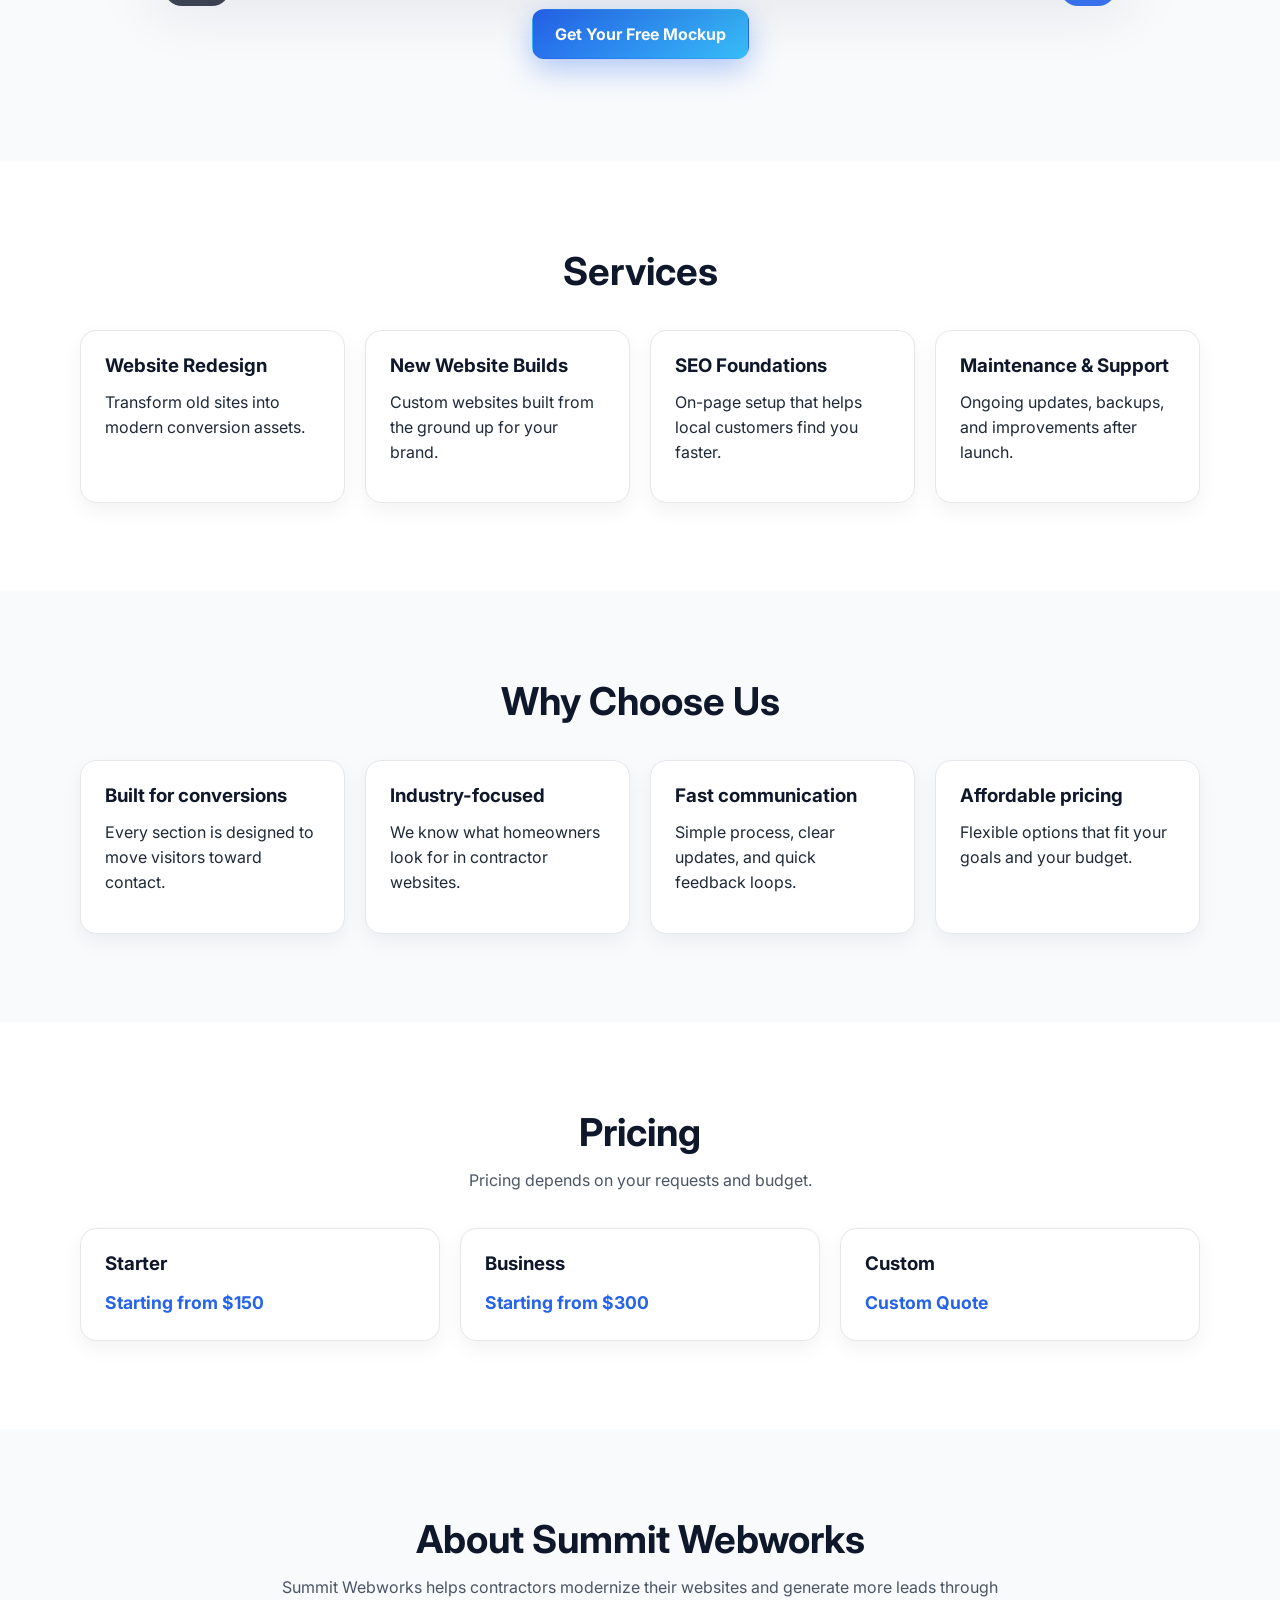
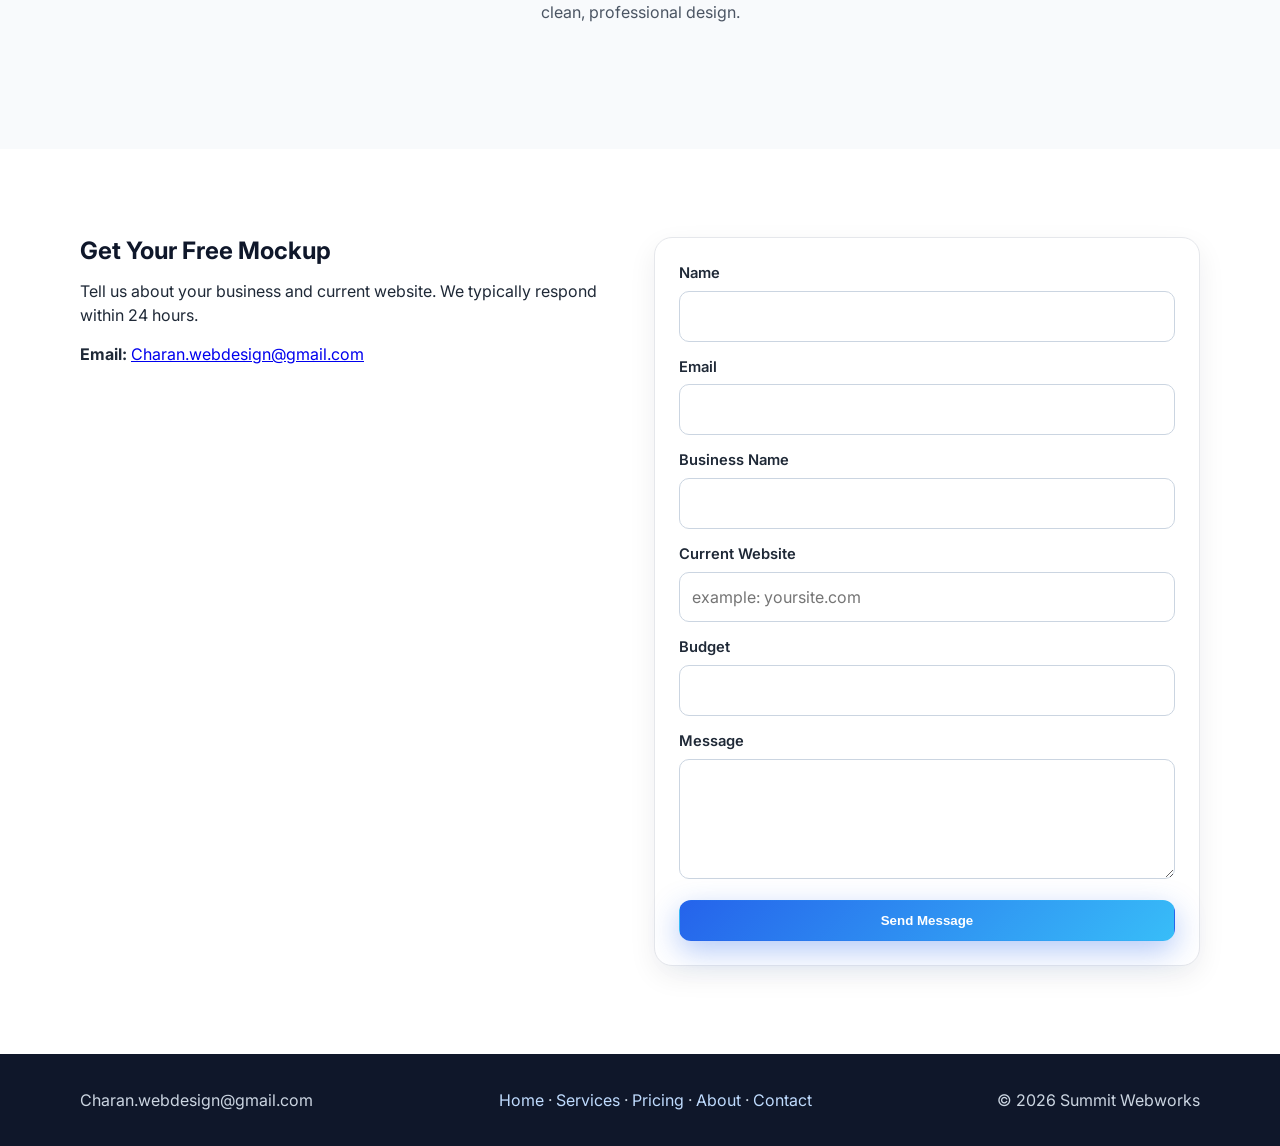
==== commit af5434ea: "Merge branch 'main' into codex/create-single-page-website-for-summit-webworks-0fqajv" ====
--- a/index.html
+++ b/index.html
@@ -1,10 +1,235 @@
-<!doctype html><html><head><meta charset='UTF-8'><meta name='viewport' content='width=device-width,initial-scale=1'><title>Summit Webworks</title><link rel='preconnect' href='https://fonts.googleapis.com'><link rel='preconnect' href='https://fonts.gstatic.com' crossorigin><link href='https://fonts.googleapis.com/css2?family=Inter:wght@400;500;600;700;800&display=swap' rel='stylesheet'><link rel='stylesheet' href='styles.css'></head><body>
-<header class='navbar'><div class='container nav-wrap'><a class='brand' href='index.html'>SUMMIT WEBWORKS</a><nav class='nav-links'><a href='index.html'>Home</a><a href='services.html'>Services</a><a href='pricing.html'>Pricing</a><a href='about.html'>About</a><a href='contact.html'>Contact</a><a class='btn btn-primary' href='contact.html'>Get Free Mockup</a></nav></div></header>
-<section class='hero no-image'><div class='container hero-content reveal'><div class='eyebrow'>Web Design for Roofers & Contractors</div><h1>Get a Better Website for Your Business</h1><p>We design modern, high-converting websites for roofing companies and contractors.</p><div class='offer'>Get a FREE homepage redesign mockup for your business — no commitment.</div><div class='hero-actions'><a class='btn btn-primary' href='contact.html'>Get Free Mockup</a><a class='btn btn-outline' href='#results'>See Results</a></div></div></section>
-<section><div class='container grid-4 reveal'>
-<article class='card'><h3>Quality Design</h3><p>Premium layouts built to reflect your craftsmanship and professionalism.</p></article>
-<article class='card'><h3>Built for Contractors</h3><p>Messaging and structure tailored for roofing and local service businesses.</p></article>
-<article class='card'><h3>Fast Turnaround</h3><p>Quick launch process without cutting corners on design quality.</p></article>
-<article class='card'><h3>Lead-Focused</h3><p>Clear calls-to-action and structure that turns visitors into inquiries.</p></article></div></section>
-<section id='results' class='before-after'><div class='container reveal'><div class='section-head'><h2>See the Difference a Modern Website Makes</h2><p>Outdated websites lose customers. We redesign them to convert.</p></div><div class='comparison-wrap'><span class='label before'>Before</span><span class='label after'>After</span><img class='comparison-img' src='before-after.svg' alt='Before and after website redesign'></div><p style='text-align:center;margin-top:24px'><a class='btn btn-primary' href='contact.html'>Get Your Free Mockup</a></p></div></section>
-<footer><div class='container footer-grid'><div>Charan.webdesign@gmail.com</div><div><a href='index.html'>Home</a> · <a href='services.html'>Services</a> · <a href='pricing.html'>Pricing</a> · <a href='about.html'>About</a> · <a href='contact.html'>Contact</a></div><div>© <span id='year'></span> Summit Webworks</div></div></footer><script src='app.js'></script></body></html>
+<!DOCTYPE html>
+<html lang="en">
+<head>
+  <meta charset="UTF-8" />
+  <meta name="viewport" content="width=device-width, initial-scale=1.0" />
+  <title>Summit Webworks | High-Converting Websites for Contractors</title>
+  <meta name="description" content="Summit Webworks designs modern, lead-focused websites for roofing companies and contractors. Get a free homepage redesign mockup." />
+  <link rel="preconnect" href="https://fonts.googleapis.com">
+  <link rel="preconnect" href="https://fonts.gstatic.com" crossorigin>
+  <link href="https://fonts.googleapis.com/css2?family=Inter:wght@400;500;600;700;800&display=swap" rel="stylesheet">
+  <style>
+    :root {
+      --navy: #0F172A;
+      --blue: #2563EB;
+      --light-blue: #38BDF8;
+      --white: #FFFFFF;
+      --gray: #F8FAFC;
+      --text: #1F2937;
+      --shadow: 0 20px 60px rgba(15, 23, 42, 0.15);
+    }
+    * { box-sizing: border-box; }
+    html { scroll-behavior: smooth; }
+    body {
+      margin: 0;
+      font-family: 'Inter', system-ui, -apple-system, sans-serif;
+      color: var(--text);
+      background: var(--white);
+      line-height: 1.55;
+    }
+    .container { width: min(1120px, 92%); margin: 0 auto; }
+    section { padding: 88px 0; }
+    h1,h2,h3 { margin: 0 0 14px; color: var(--navy); line-height: 1.15; }
+    p { margin: 0 0 14px; }
+
+    .navbar {
+      position: fixed; inset: 0 0 auto 0; z-index: 99;
+      background: transparent; transition: all .25s ease;
+      border-bottom: 1px solid transparent;
+    }
+    .navbar.scrolled { background: rgba(15, 23, 42, .92); backdrop-filter: blur(10px); border-bottom-color: rgba(255,255,255,.16); }
+    .nav-wrap { display: flex; align-items: center; justify-content: space-between; gap: 20px; padding: 16px 0; }
+    .brand { color: #fff; font-weight: 800; letter-spacing: .04em; text-decoration: none; }
+    .nav-links { display: flex; gap: 20px; align-items: center; flex-wrap: wrap; }
+    .nav-links a { color: #e5e7eb; text-decoration: none; font-weight: 500; }
+
+    .btn {
+      display: inline-flex; align-items: center; justify-content: center; gap: 8px;
+      padding: 12px 22px; border-radius: 12px; border: 1px solid transparent;
+      text-decoration: none; font-weight: 700; transition: transform .2s ease, box-shadow .2s ease, background .2s ease;
+    }
+    .btn-primary { background: linear-gradient(135deg, var(--blue), var(--light-blue)); color: #fff; box-shadow: 0 10px 30px rgba(37, 99, 235, .35); }
+    .btn-primary:hover { transform: translateY(-2px); box-shadow: 0 14px 34px rgba(37, 99, 235, .45); }
+    .btn-outline { background: transparent; color: #fff; border-color: rgba(255,255,255,.5); }
+    .btn-outline:hover { transform: translateY(-2px); background: rgba(255,255,255,.1); }
+
+    .hero {
+      min-height: 100vh; display: grid; place-items: center; position: relative; color: #fff;
+      background: linear-gradient(rgba(15,23,42,.74), rgba(15,23,42,.74)), url('hero-image.png') center/cover no-repeat, linear-gradient(140deg, #dbeafe, #eff6ff);
+      text-align: left;
+    }
+    .hero-content { padding-top: 90px; max-width: 700px; }
+    .eyebrow { color: #bfdbfe; font-weight: 700; margin-bottom: 16px; letter-spacing: .03em; }
+    h1 { font-size: clamp(2rem, 4.5vw, 3.6rem); color: #fff; }
+    .hero p { color: #e2e8f0; font-size: 1.1rem; max-width: 650px; }
+    .offer { margin: 24px 0 30px; padding: 14px 16px; background: rgba(59,130,246,.2); border: 1px solid rgba(147,197,253,.45); border-radius: 12px; font-weight: 600; }
+    .hero-actions { display: flex; flex-wrap: wrap; gap: 14px; }
+
+    .grid-4 { display: grid; grid-template-columns: repeat(4, 1fr); gap: 20px; }
+    .card {
+      background: #fff; border: 1px solid #e5e7eb; border-radius: 16px; padding: 24px; box-shadow: 0 8px 20px rgba(15, 23, 42, .05);
+      transition: transform .2s ease, box-shadow .2s ease;
+    }
+    .card:hover { transform: translateY(-6px); box-shadow: 0 18px 34px rgba(15, 23, 42, .1); }
+    .icon { width: 36px; height: 36px; color: var(--blue); margin-bottom: 12px; }
+
+    .section-head { text-align: center; max-width: 760px; margin: 0 auto 36px; }
+    .section-head h2 { font-size: clamp(1.6rem, 3.3vw, 2.4rem); }
+    .section-head p { color: #4b5563; }
+
+    .before-after { background: var(--gray); }
+    .comparison-wrap { max-width: 980px; margin: 0 auto; position: relative; }
+    .comparison-img { width: 100%; display: block; border-radius: 18px; box-shadow: var(--shadow); border: 1px solid #e2e8f0; }
+    .label { position: absolute; top: 14px; font-size: .8rem; font-weight: 700; color: #fff; background: rgba(15,23,42,.8); padding: 8px 12px; border-radius: 999px; }
+    .label.before { left: 14px; }
+    .label.after { right: 14px; background: rgba(37,99,235,.9); }
+
+    .pricing .card strong { color: var(--blue); font-size: 1.1rem; }
+    .contact-wrap { display: grid; grid-template-columns: 1fr 1fr; gap: 28px; }
+    form { background: #fff; border: 1px solid #e5e7eb; border-radius: 18px; padding: 24px; box-shadow: 0 10px 28px rgba(15, 23, 42, .07); }
+    .field { margin-bottom: 14px; }
+    label { display: block; font-size: .92rem; margin-bottom: 6px; font-weight: 600; }
+    input, textarea {
+      width: 100%; padding: 12px 12px; border-radius: 10px; border: 1px solid #cbd5e1; font: inherit;
+    }
+    textarea { min-height: 120px; resize: vertical; }
+
+    footer { background: var(--navy); color: #cbd5e1; padding: 34px 0; }
+    footer a { color: #bfdbfe; text-decoration: none; }
+    .footer-grid { display:flex; justify-content: space-between; gap:20px; flex-wrap:wrap; }
+
+    .reveal { opacity: 0; transform: translateY(18px); transition: opacity .5s ease, transform .5s ease; }
+    .reveal.show { opacity: 1; transform: translateY(0); }
+
+    @media (max-width: 920px) {
+      .grid-4 { grid-template-columns: repeat(2, 1fr); }
+      .contact-wrap { grid-template-columns: 1fr; }
+      .nav-links a:not(.btn) { display: none; }
+    }
+    @media (max-width: 620px) {
+      section { padding: 72px 0; }
+      .grid-4 { grid-template-columns: 1fr; }
+      .hero-actions .btn { width: 100%; }
+    }
+  </style>
+</head>
+<body>
+  <header class="navbar" id="navbar">
+    <div class="container nav-wrap">
+      <a href="#home" class="brand">SUMMIT WEBWORKS</a>
+      <nav class="nav-links">
+        <a href="#home">Home</a><a href="#services">Services</a><a href="#pricing">Pricing</a><a href="#about">About</a><a href="#contact">Contact</a>
+        <a href="#contact" class="btn btn-primary">Get Free Mockup</a>
+      </nav>
+    </div>
+  </header>
+
+  <section class="hero" id="home">
+    <div class="container hero-content reveal">
+      <div class="eyebrow">Web Design for Roofers & Contractors</div>
+      <h1>Get a Better Website for Your Business</h1>
+      <p>We design modern, high-converting websites for roofing companies and contractors.</p>
+      <div class="offer">Get a FREE homepage redesign mockup for your business — no commitment.</div>
+      <div class="hero-actions">
+        <a href="#contact" class="btn btn-primary">Get Free Mockup</a>
+        <a href="#results" class="btn btn-outline">See Results</a>
+      </div>
+    </div>
+  </section>
+
+  <section>
+    <div class="container grid-4 reveal">
+      <article class="card"><svg class="icon" viewBox="0 0 24 24" fill="none" stroke="currentColor" stroke-width="1.8"><path d="M12 2l2.9 5.9 6.5.9-4.7 4.5 1.1 6.5L12 17l-5.8 2.8 1.1-6.5L2.6 8.8l6.5-.9z"/></svg><h3>Quality Design</h3><p>Premium layouts built to reflect your craftsmanship and professionalism.</p></article>
+      <article class="card"><svg class="icon" viewBox="0 0 24 24" fill="none" stroke="currentColor" stroke-width="1.8"><path d="M14 5l5 5-3 3-5-5zM2 22l6-2 12-12-4-4L4 16z"/></svg><h3>Built for Contractors</h3><p>Messaging and structure tailored for roofing and local service businesses.</p></article>
+      <article class="card"><svg class="icon" viewBox="0 0 24 24" fill="none" stroke="currentColor" stroke-width="1.8"><path d="M13 2L3 14h7l-1 8 10-12h-7z"/></svg><h3>Fast Turnaround</h3><p>Quick launch process without cutting corners on design quality.</p></article>
+      <article class="card"><svg class="icon" viewBox="0 0 24 24" fill="none" stroke="currentColor" stroke-width="1.8"><path d="M3 20h18M7 16v-4m5 4V8m5 8V4"/></svg><h3>Lead-Focused</h3><p>Clear calls-to-action and structure that turns visitors into inquiries.</p></article>
+    </div>
+  </section>
+
+  <section class="before-after" id="results">
+    <div class="container reveal">
+      <div class="section-head"><h2>See the Difference a Modern Website Makes</h2><p>Outdated websites lose customers. We redesign them to convert.</p></div>
+      <div class="comparison-wrap">
+        <span class="label before">Before</span><span class="label after">After</span>
+        <img class="comparison-img" src="before-after.png" alt="Before and after website redesign comparison" loading="lazy">
+      </div>
+      <p style="text-align:center;margin-top:26px"><a href="#contact" class="btn btn-primary">Get Your Free Mockup</a></p>
+    </div>
+  </section>
+
+  <section id="services">
+    <div class="container reveal">
+      <div class="section-head"><h2>Services</h2></div>
+      <div class="grid-4">
+        <article class="card"><h3>Website Redesign</h3><p>Transform old sites into modern conversion assets.</p></article>
+        <article class="card"><h3>New Website Builds</h3><p>Custom websites built from the ground up for your brand.</p></article>
+        <article class="card"><h3>SEO Foundations</h3><p>On-page setup that helps local customers find you faster.</p></article>
+        <article class="card"><h3>Maintenance & Support</h3><p>Ongoing updates, backups, and improvements after launch.</p></article>
+      </div>
+    </div>
+  </section>
+
+  <section style="background:#f8fafc">
+    <div class="container reveal"><div class="section-head"><h2>Why Choose Us</h2></div>
+      <div class="grid-4">
+        <article class="card"><h3>Built for conversions</h3><p>Every section is designed to move visitors toward contact.</p></article>
+        <article class="card"><h3>Industry-focused</h3><p>We know what homeowners look for in contractor websites.</p></article>
+        <article class="card"><h3>Fast communication</h3><p>Simple process, clear updates, and quick feedback loops.</p></article>
+        <article class="card"><h3>Affordable pricing</h3><p>Flexible options that fit your goals and your budget.</p></article>
+      </div>
+    </div>
+  </section>
+
+  <section class="pricing" id="pricing">
+    <div class="container reveal"><div class="section-head"><h2>Pricing</h2><p>Pricing depends on your requests and budget.</p></div>
+      <div class="grid-4" style="grid-template-columns:repeat(3,1fr)">
+        <article class="card"><h3>Starter</h3><strong>Starting from $150</strong></article>
+        <article class="card"><h3>Business</h3><strong>Starting from $300</strong></article>
+        <article class="card"><h3>Custom</h3><strong>Custom Quote</strong></article>
+      </div>
+    </div>
+  </section>
+
+  <section id="about" style="background:#f8fafc">
+    <div class="container section-head reveal">
+      <h2>About Summit Webworks</h2>
+      <p>Summit Webworks helps contractors modernize their websites and generate more leads through clean, professional design.</p>
+    </div>
+  </section>
+
+  <section id="contact">
+    <div class="container contact-wrap reveal">
+      <div>
+        <h2>Get Your Free Mockup</h2>
+        <p>Tell us about your business and current website. We typically respond within 24 hours.</p>
+        <p><strong>Email:</strong> <a href="mailto:Charan.webdesign@gmail.com">Charan.webdesign@gmail.com</a></p>
+      </div>
+      <form action="https://formspree.io/f/xgorjraa" method="POST">
+        <div class="field"><label for="name">Name</label><input id="name" name="name" required></div>
+        <div class="field"><label for="email">Email</label><input type="email" id="email" name="email" required></div>
+        <div class="field"><label for="business">Business Name</label><input id="business" name="business_name" required></div>
+        <div class="field"><label for="website">Current Website</label><input id="website" name="current_website" placeholder="example: yoursite.com"></div>
+        <div class="field"><label for="budget">Budget</label><input id="budget" name="budget"></div>
+        <div class="field"><label for="message">Message</label><textarea id="message" name="message" required></textarea></div>
+        <button class="btn btn-primary" type="submit" style="width:100%">Send Message</button>
+      </form>
+    </div>
+  </section>
+
+  <footer>
+    <div class="container footer-grid">
+      <div>Charan.webdesign@gmail.com</div>
+      <div><a href="#home">Home</a> · <a href="#services">Services</a> · <a href="#pricing">Pricing</a> · <a href="#about">About</a> · <a href="#contact">Contact</a></div>
+      <div>© <span id="year"></span> Summit Webworks</div>
+    </div>
+  </footer>
+
+  <script>
+    const nav = document.getElementById('navbar');
+    window.addEventListener('scroll', () => nav.classList.toggle('scrolled', window.scrollY > 20));
+    document.getElementById('year').textContent = new Date().getFullYear();
+    const observer = new IntersectionObserver((entries)=>entries.forEach(e=>e.isIntersecting&&e.target.classList.add('show')), {threshold: .15});
+    document.querySelectorAll('.reveal').forEach(el=>observer.observe(el));
+  </script>
+</body>
+</html>
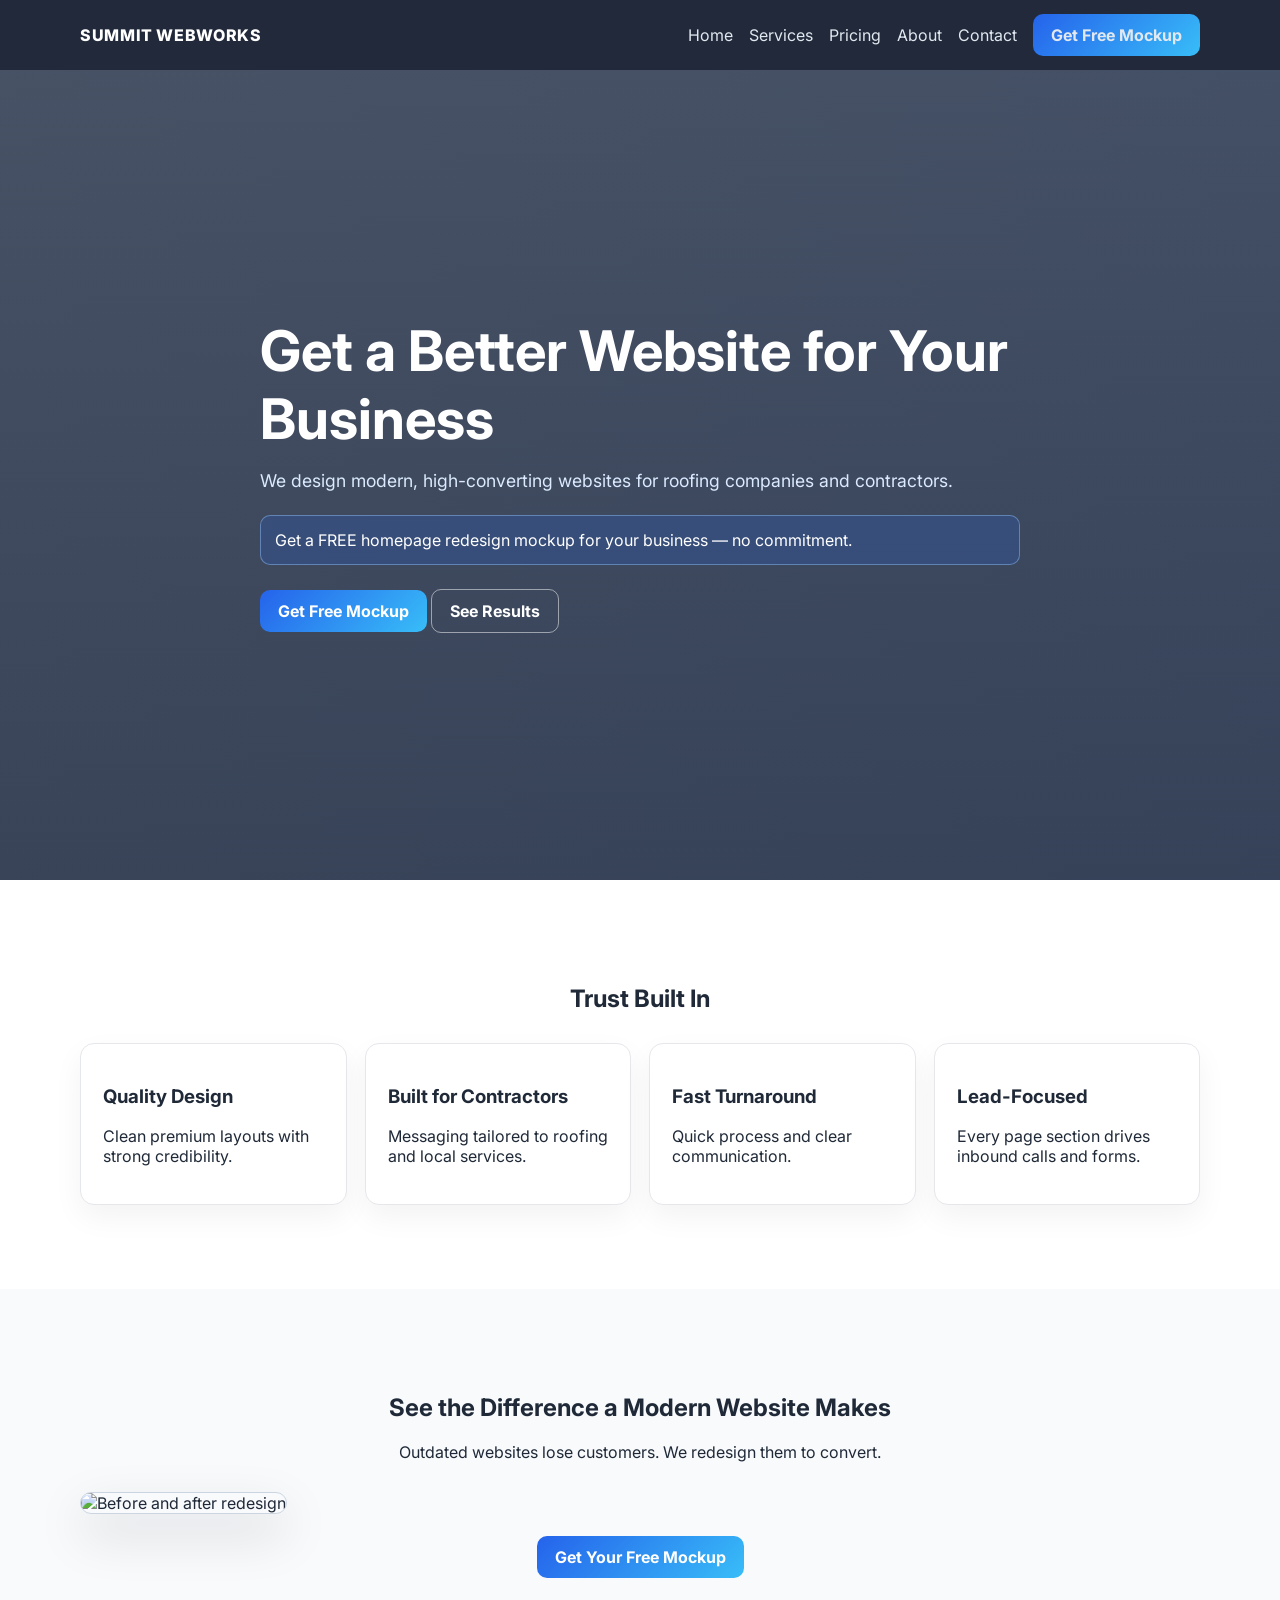
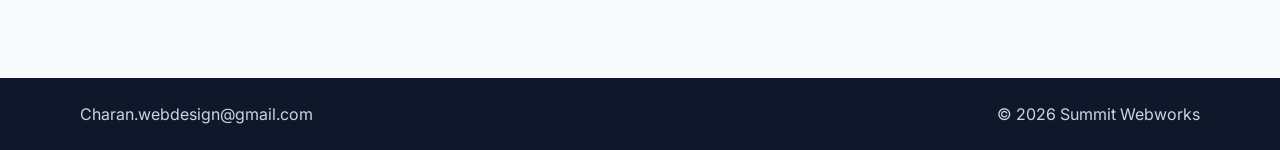
==== commit a7eddf4d: "Rewrite site from scratch and point to uploaded assets with fail-safe fallbacks" ====
--- a/index.html
+++ b/index.html
@@ -1,235 +1,10 @@
-<!DOCTYPE html>
-<html lang="en">
-<head>
-  <meta charset="UTF-8" />
-  <meta name="viewport" content="width=device-width, initial-scale=1.0" />
-  <title>Summit Webworks | High-Converting Websites for Contractors</title>
-  <meta name="description" content="Summit Webworks designs modern, lead-focused websites for roofing companies and contractors. Get a free homepage redesign mockup." />
-  <link rel="preconnect" href="https://fonts.googleapis.com">
-  <link rel="preconnect" href="https://fonts.gstatic.com" crossorigin>
-  <link href="https://fonts.googleapis.com/css2?family=Inter:wght@400;500;600;700;800&display=swap" rel="stylesheet">
-  <style>
-    :root {
-      --navy: #0F172A;
-      --blue: #2563EB;
-      --light-blue: #38BDF8;
-      --white: #FFFFFF;
-      --gray: #F8FAFC;
-      --text: #1F2937;
-      --shadow: 0 20px 60px rgba(15, 23, 42, 0.15);
-    }
-    * { box-sizing: border-box; }
-    html { scroll-behavior: smooth; }
-    body {
-      margin: 0;
-      font-family: 'Inter', system-ui, -apple-system, sans-serif;
-      color: var(--text);
-      background: var(--white);
-      line-height: 1.55;
-    }
-    .container { width: min(1120px, 92%); margin: 0 auto; }
-    section { padding: 88px 0; }
-    h1,h2,h3 { margin: 0 0 14px; color: var(--navy); line-height: 1.15; }
-    p { margin: 0 0 14px; }
-
-    .navbar {
-      position: fixed; inset: 0 0 auto 0; z-index: 99;
-      background: transparent; transition: all .25s ease;
-      border-bottom: 1px solid transparent;
-    }
-    .navbar.scrolled { background: rgba(15, 23, 42, .92); backdrop-filter: blur(10px); border-bottom-color: rgba(255,255,255,.16); }
-    .nav-wrap { display: flex; align-items: center; justify-content: space-between; gap: 20px; padding: 16px 0; }
-    .brand { color: #fff; font-weight: 800; letter-spacing: .04em; text-decoration: none; }
-    .nav-links { display: flex; gap: 20px; align-items: center; flex-wrap: wrap; }
-    .nav-links a { color: #e5e7eb; text-decoration: none; font-weight: 500; }
-
-    .btn {
-      display: inline-flex; align-items: center; justify-content: center; gap: 8px;
-      padding: 12px 22px; border-radius: 12px; border: 1px solid transparent;
-      text-decoration: none; font-weight: 700; transition: transform .2s ease, box-shadow .2s ease, background .2s ease;
-    }
-    .btn-primary { background: linear-gradient(135deg, var(--blue), var(--light-blue)); color: #fff; box-shadow: 0 10px 30px rgba(37, 99, 235, .35); }
-    .btn-primary:hover { transform: translateY(-2px); box-shadow: 0 14px 34px rgba(37, 99, 235, .45); }
-    .btn-outline { background: transparent; color: #fff; border-color: rgba(255,255,255,.5); }
-    .btn-outline:hover { transform: translateY(-2px); background: rgba(255,255,255,.1); }
-
-    .hero {
-      min-height: 100vh; display: grid; place-items: center; position: relative; color: #fff;
-      background: linear-gradient(rgba(15,23,42,.74), rgba(15,23,42,.74)), url('hero-image.png') center/cover no-repeat, linear-gradient(140deg, #dbeafe, #eff6ff);
-      text-align: left;
-    }
-    .hero-content { padding-top: 90px; max-width: 700px; }
-    .eyebrow { color: #bfdbfe; font-weight: 700; margin-bottom: 16px; letter-spacing: .03em; }
-    h1 { font-size: clamp(2rem, 4.5vw, 3.6rem); color: #fff; }
-    .hero p { color: #e2e8f0; font-size: 1.1rem; max-width: 650px; }
-    .offer { margin: 24px 0 30px; padding: 14px 16px; background: rgba(59,130,246,.2); border: 1px solid rgba(147,197,253,.45); border-radius: 12px; font-weight: 600; }
-    .hero-actions { display: flex; flex-wrap: wrap; gap: 14px; }
-
-    .grid-4 { display: grid; grid-template-columns: repeat(4, 1fr); gap: 20px; }
-    .card {
-      background: #fff; border: 1px solid #e5e7eb; border-radius: 16px; padding: 24px; box-shadow: 0 8px 20px rgba(15, 23, 42, .05);
-      transition: transform .2s ease, box-shadow .2s ease;
-    }
-    .card:hover { transform: translateY(-6px); box-shadow: 0 18px 34px rgba(15, 23, 42, .1); }
-    .icon { width: 36px; height: 36px; color: var(--blue); margin-bottom: 12px; }
-
-    .section-head { text-align: center; max-width: 760px; margin: 0 auto 36px; }
-    .section-head h2 { font-size: clamp(1.6rem, 3.3vw, 2.4rem); }
-    .section-head p { color: #4b5563; }
-
-    .before-after { background: var(--gray); }
-    .comparison-wrap { max-width: 980px; margin: 0 auto; position: relative; }
-    .comparison-img { width: 100%; display: block; border-radius: 18px; box-shadow: var(--shadow); border: 1px solid #e2e8f0; }
-    .label { position: absolute; top: 14px; font-size: .8rem; font-weight: 700; color: #fff; background: rgba(15,23,42,.8); padding: 8px 12px; border-radius: 999px; }
-    .label.before { left: 14px; }
-    .label.after { right: 14px; background: rgba(37,99,235,.9); }
-
-    .pricing .card strong { color: var(--blue); font-size: 1.1rem; }
-    .contact-wrap { display: grid; grid-template-columns: 1fr 1fr; gap: 28px; }
-    form { background: #fff; border: 1px solid #e5e7eb; border-radius: 18px; padding: 24px; box-shadow: 0 10px 28px rgba(15, 23, 42, .07); }
-    .field { margin-bottom: 14px; }
-    label { display: block; font-size: .92rem; margin-bottom: 6px; font-weight: 600; }
-    input, textarea {
-      width: 100%; padding: 12px 12px; border-radius: 10px; border: 1px solid #cbd5e1; font: inherit;
-    }
-    textarea { min-height: 120px; resize: vertical; }
-
-    footer { background: var(--navy); color: #cbd5e1; padding: 34px 0; }
-    footer a { color: #bfdbfe; text-decoration: none; }
-    .footer-grid { display:flex; justify-content: space-between; gap:20px; flex-wrap:wrap; }
-
-    .reveal { opacity: 0; transform: translateY(18px); transition: opacity .5s ease, transform .5s ease; }
-    .reveal.show { opacity: 1; transform: translateY(0); }
-
-    @media (max-width: 920px) {
-      .grid-4 { grid-template-columns: repeat(2, 1fr); }
-      .contact-wrap { grid-template-columns: 1fr; }
-      .nav-links a:not(.btn) { display: none; }
-    }
-    @media (max-width: 620px) {
-      section { padding: 72px 0; }
-      .grid-4 { grid-template-columns: 1fr; }
-      .hero-actions .btn { width: 100%; }
-    }
-  </style>
-</head>
+<!doctype html>
+<html lang='en'>
+<head><meta charset='UTF-8'><meta name='viewport' content='width=device-width,initial-scale=1'><title>Summit Webworks</title><link rel='preconnect' href='https://fonts.googleapis.com'><link rel='preconnect' href='https://fonts.gstatic.com' crossorigin><link href='https://fonts.googleapis.com/css2?family=Inter:wght@400;600;700;800&display=swap' rel='stylesheet'><link rel='stylesheet' href='styles.css'></head>
 <body>
-  <header class="navbar" id="navbar">
-    <div class="container nav-wrap">
-      <a href="#home" class="brand">SUMMIT WEBWORKS</a>
-      <nav class="nav-links">
-        <a href="#home">Home</a><a href="#services">Services</a><a href="#pricing">Pricing</a><a href="#about">About</a><a href="#contact">Contact</a>
-        <a href="#contact" class="btn btn-primary">Get Free Mockup</a>
-      </nav>
-    </div>
-  </header>
-
-  <section class="hero" id="home">
-    <div class="container hero-content reveal">
-      <div class="eyebrow">Web Design for Roofers & Contractors</div>
-      <h1>Get a Better Website for Your Business</h1>
-      <p>We design modern, high-converting websites for roofing companies and contractors.</p>
-      <div class="offer">Get a FREE homepage redesign mockup for your business — no commitment.</div>
-      <div class="hero-actions">
-        <a href="#contact" class="btn btn-primary">Get Free Mockup</a>
-        <a href="#results" class="btn btn-outline">See Results</a>
-      </div>
-    </div>
-  </section>
-
-  <section>
-    <div class="container grid-4 reveal">
-      <article class="card"><svg class="icon" viewBox="0 0 24 24" fill="none" stroke="currentColor" stroke-width="1.8"><path d="M12 2l2.9 5.9 6.5.9-4.7 4.5 1.1 6.5L12 17l-5.8 2.8 1.1-6.5L2.6 8.8l6.5-.9z"/></svg><h3>Quality Design</h3><p>Premium layouts built to reflect your craftsmanship and professionalism.</p></article>
-      <article class="card"><svg class="icon" viewBox="0 0 24 24" fill="none" stroke="currentColor" stroke-width="1.8"><path d="M14 5l5 5-3 3-5-5zM2 22l6-2 12-12-4-4L4 16z"/></svg><h3>Built for Contractors</h3><p>Messaging and structure tailored for roofing and local service businesses.</p></article>
-      <article class="card"><svg class="icon" viewBox="0 0 24 24" fill="none" stroke="currentColor" stroke-width="1.8"><path d="M13 2L3 14h7l-1 8 10-12h-7z"/></svg><h3>Fast Turnaround</h3><p>Quick launch process without cutting corners on design quality.</p></article>
-      <article class="card"><svg class="icon" viewBox="0 0 24 24" fill="none" stroke="currentColor" stroke-width="1.8"><path d="M3 20h18M7 16v-4m5 4V8m5 8V4"/></svg><h3>Lead-Focused</h3><p>Clear calls-to-action and structure that turns visitors into inquiries.</p></article>
-    </div>
-  </section>
-
-  <section class="before-after" id="results">
-    <div class="container reveal">
-      <div class="section-head"><h2>See the Difference a Modern Website Makes</h2><p>Outdated websites lose customers. We redesign them to convert.</p></div>
-      <div class="comparison-wrap">
-        <span class="label before">Before</span><span class="label after">After</span>
-        <img class="comparison-img" src="before-after.png" alt="Before and after website redesign comparison" loading="lazy">
-      </div>
-      <p style="text-align:center;margin-top:26px"><a href="#contact" class="btn btn-primary">Get Your Free Mockup</a></p>
-    </div>
-  </section>
-
-  <section id="services">
-    <div class="container reveal">
-      <div class="section-head"><h2>Services</h2></div>
-      <div class="grid-4">
-        <article class="card"><h3>Website Redesign</h3><p>Transform old sites into modern conversion assets.</p></article>
-        <article class="card"><h3>New Website Builds</h3><p>Custom websites built from the ground up for your brand.</p></article>
-        <article class="card"><h3>SEO Foundations</h3><p>On-page setup that helps local customers find you faster.</p></article>
-        <article class="card"><h3>Maintenance & Support</h3><p>Ongoing updates, backups, and improvements after launch.</p></article>
-      </div>
-    </div>
-  </section>
-
-  <section style="background:#f8fafc">
-    <div class="container reveal"><div class="section-head"><h2>Why Choose Us</h2></div>
-      <div class="grid-4">
-        <article class="card"><h3>Built for conversions</h3><p>Every section is designed to move visitors toward contact.</p></article>
-        <article class="card"><h3>Industry-focused</h3><p>We know what homeowners look for in contractor websites.</p></article>
-        <article class="card"><h3>Fast communication</h3><p>Simple process, clear updates, and quick feedback loops.</p></article>
-        <article class="card"><h3>Affordable pricing</h3><p>Flexible options that fit your goals and your budget.</p></article>
-      </div>
-    </div>
-  </section>
-
-  <section class="pricing" id="pricing">
-    <div class="container reveal"><div class="section-head"><h2>Pricing</h2><p>Pricing depends on your requests and budget.</p></div>
-      <div class="grid-4" style="grid-template-columns:repeat(3,1fr)">
-        <article class="card"><h3>Starter</h3><strong>Starting from $150</strong></article>
-        <article class="card"><h3>Business</h3><strong>Starting from $300</strong></article>
-        <article class="card"><h3>Custom</h3><strong>Custom Quote</strong></article>
-      </div>
-    </div>
-  </section>
-
-  <section id="about" style="background:#f8fafc">
-    <div class="container section-head reveal">
-      <h2>About Summit Webworks</h2>
-      <p>Summit Webworks helps contractors modernize their websites and generate more leads through clean, professional design.</p>
-    </div>
-  </section>
-
-  <section id="contact">
-    <div class="container contact-wrap reveal">
-      <div>
-        <h2>Get Your Free Mockup</h2>
-        <p>Tell us about your business and current website. We typically respond within 24 hours.</p>
-        <p><strong>Email:</strong> <a href="mailto:Charan.webdesign@gmail.com">Charan.webdesign@gmail.com</a></p>
-      </div>
-      <form action="https://formspree.io/f/xgorjraa" method="POST">
-        <div class="field"><label for="name">Name</label><input id="name" name="name" required></div>
-        <div class="field"><label for="email">Email</label><input type="email" id="email" name="email" required></div>
-        <div class="field"><label for="business">Business Name</label><input id="business" name="business_name" required></div>
-        <div class="field"><label for="website">Current Website</label><input id="website" name="current_website" placeholder="example: yoursite.com"></div>
-        <div class="field"><label for="budget">Budget</label><input id="budget" name="budget"></div>
-        <div class="field"><label for="message">Message</label><textarea id="message" name="message" required></textarea></div>
-        <button class="btn btn-primary" type="submit" style="width:100%">Send Message</button>
-      </form>
-    </div>
-  </section>
-
-  <footer>
-    <div class="container footer-grid">
-      <div>Charan.webdesign@gmail.com</div>
-      <div><a href="#home">Home</a> · <a href="#services">Services</a> · <a href="#pricing">Pricing</a> · <a href="#about">About</a> · <a href="#contact">Contact</a></div>
-      <div>© <span id="year"></span> Summit Webworks</div>
-    </div>
-  </footer>
-
-  <script>
-    const nav = document.getElementById('navbar');
-    window.addEventListener('scroll', () => nav.classList.toggle('scrolled', window.scrollY > 20));
-    document.getElementById('year').textContent = new Date().getFullYear();
-    const observer = new IntersectionObserver((entries)=>entries.forEach(e=>e.isIntersecting&&e.target.classList.add('show')), {threshold: .15});
-    document.querySelectorAll('.reveal').forEach(el=>observer.observe(el));
-  </script>
-</body>
-</html>
+<header class='navbar'><div class='container nav-wrap'><a class='brand' href='index.html'>SUMMIT WEBWORKS</a><nav class='nav-links'><a href='index.html'>Home</a><a href='services.html'>Services</a><a href='pricing.html'>Pricing</a><a href='about.html'>About</a><a href='contact.html'>Contact</a><a class='btn btn-primary' href='contact.html'>Get Free Mockup</a></nav></div></header>
+<section class='hero'><div class='container content reveal'><h1>Get a Better Website for Your Business</h1><p>We design modern, high-converting websites for roofing companies and contractors.</p><div class='offer'>Get a FREE homepage redesign mockup for your business — no commitment.</div><a class='btn btn-primary' href='contact.html'>Get Free Mockup</a> <a class='btn btn-dark' href='#results'>See Results</a></div></section>
+<section><div class='container reveal'><div class='section-head'><h2>Trust Built In</h2></div><div class='grid-4'><div class='card'><h3>Quality Design</h3><p>Clean premium layouts with strong credibility.</p></div><div class='card'><h3>Built for Contractors</h3><p>Messaging tailored to roofing and local services.</p></div><div class='card'><h3>Fast Turnaround</h3><p>Quick process and clear communication.</p></div><div class='card'><h3>Lead-Focused</h3><p>Every page section drives inbound calls and forms.</p></div></div></div></section>
+<section class='before-after' id='results'><div class='container reveal'><div class='section-head'><h2>See the Difference a Modern Website Makes</h2><p>Outdated websites lose customers. We redesign them to convert.</p></div><img class='comparison' src='assets/before-after-uploaded.png' alt='Before and after redesign'><p style='margin-top:22px;text-align:center'><a href='contact.html' class='btn btn-primary'>Get Your Free Mockup</a></p></div></section>
+<footer><div class='container footer-wrap'><div>Charan.webdesign@gmail.com</div><div>© <span id='year'></span> Summit Webworks</div></div></footer><script src='app.js'></script>
+</body></html>
--- a/styles.css
+++ b/styles.css
@@ -0,0 +1,55 @@
+:root {
+  --navy: #0F172A;
+  --blue: #2563EB;
+  --light-blue: #38BDF8;
+  --white: #FFFFFF;
+  --gray: #F8FAFC;
+  --text: #1F2937;
+}
+* { box-sizing: border-box; }
+body { margin: 0; font-family: Inter, system-ui, sans-serif; color: var(--text); background: #fff; }
+.container { width: min(1120px, 92%); margin: 0 auto; }
+.navbar { position: sticky; top: 0; z-index: 30; background: rgba(15,23,42,.92); backdrop-filter: blur(8px); }
+.nav-wrap { display: flex; align-items: center; justify-content: space-between; padding: 14px 0; gap: 16px; }
+.brand { color: #fff; font-weight: 800; letter-spacing: .04em; text-decoration: none; }
+.nav-links { display: flex; align-items: center; gap: 16px; }
+.nav-links a { color: #e2e8f0; text-decoration: none; }
+.btn { padding: 11px 18px; border-radius: 10px; text-decoration: none; font-weight: 700; display: inline-block; }
+.btn-primary { color: #fff; background: linear-gradient(135deg, var(--blue), var(--light-blue)); }
+.btn-dark { color: #fff; border: 1px solid rgba(255,255,255,.5); }
+.hero {
+  min-height: 90vh;
+  display: grid;
+  place-items: center;
+  color: #fff;
+  background: linear-gradient(rgba(15,23,42,.72), rgba(15,23,42,.78)), url('assets/hero-uploaded.png') center/cover no-repeat, linear-gradient(145deg, #dbeafe, #bfdbfe);
+}
+.hero .content { max-width: 760px; padding: 70px 0; }
+.hero h1 { font-size: clamp(2rem, 5vw, 3.5rem); margin: 0 0 14px; }
+.hero p { font-size: 1.1rem; color: #dbeafe; }
+.offer { margin: 24px 0; padding: 14px; border-radius: 10px; background: rgba(37,99,235,.2); border: 1px solid rgba(147,197,253,.45); }
+section { padding: 84px 0; }
+.section-head { text-align: center; max-width: 740px; margin: 0 auto 30px; }
+.grid-4 { display: grid; grid-template-columns: repeat(4,1fr); gap: 18px; }
+.grid-3 { display: grid; grid-template-columns: repeat(3,1fr); gap: 18px; }
+.card { border: 1px solid #e5e7eb; border-radius: 14px; padding: 22px; background: #fff; box-shadow: 0 12px 30px rgba(2,6,23,.05); transition: .2s; }
+.card:hover { transform: translateY(-4px); }
+.before-after { background: var(--gray); }
+.comparison { width: 100%; border-radius: 16px; border: 1px solid #cbd5e1; box-shadow: 0 20px 50px rgba(2,6,23,.15); }
+.contact-layout { display: grid; grid-template-columns: 1fr 1fr; gap: 22px; }
+form { border: 1px solid #e5e7eb; border-radius: 14px; padding: 20px; }
+label { display: block; font-weight: 600; margin: 10px 0 6px; }
+input, textarea { width: 100%; padding: 11px; border: 1px solid #cbd5e1; border-radius: 8px; font: inherit; }
+textarea { min-height: 120px; }
+footer { background: var(--navy); color: #cbd5e1; padding: 26px 0; }
+.footer-wrap { display: flex; justify-content: space-between; flex-wrap: wrap; gap: 12px; }
+.reveal { opacity: 0; transform: translateY(16px); transition: .45s ease; }
+.reveal.show { opacity: 1; transform: none; }
+@media (max-width: 920px) {
+  .grid-4, .grid-3 { grid-template-columns: repeat(2, 1fr); }
+  .contact-layout { grid-template-columns: 1fr; }
+  .nav-links a:not(.btn) { display: none; }
+}
+@media (max-width: 620px) {
+  .grid-4, .grid-3 { grid-template-columns: 1fr; }
+}
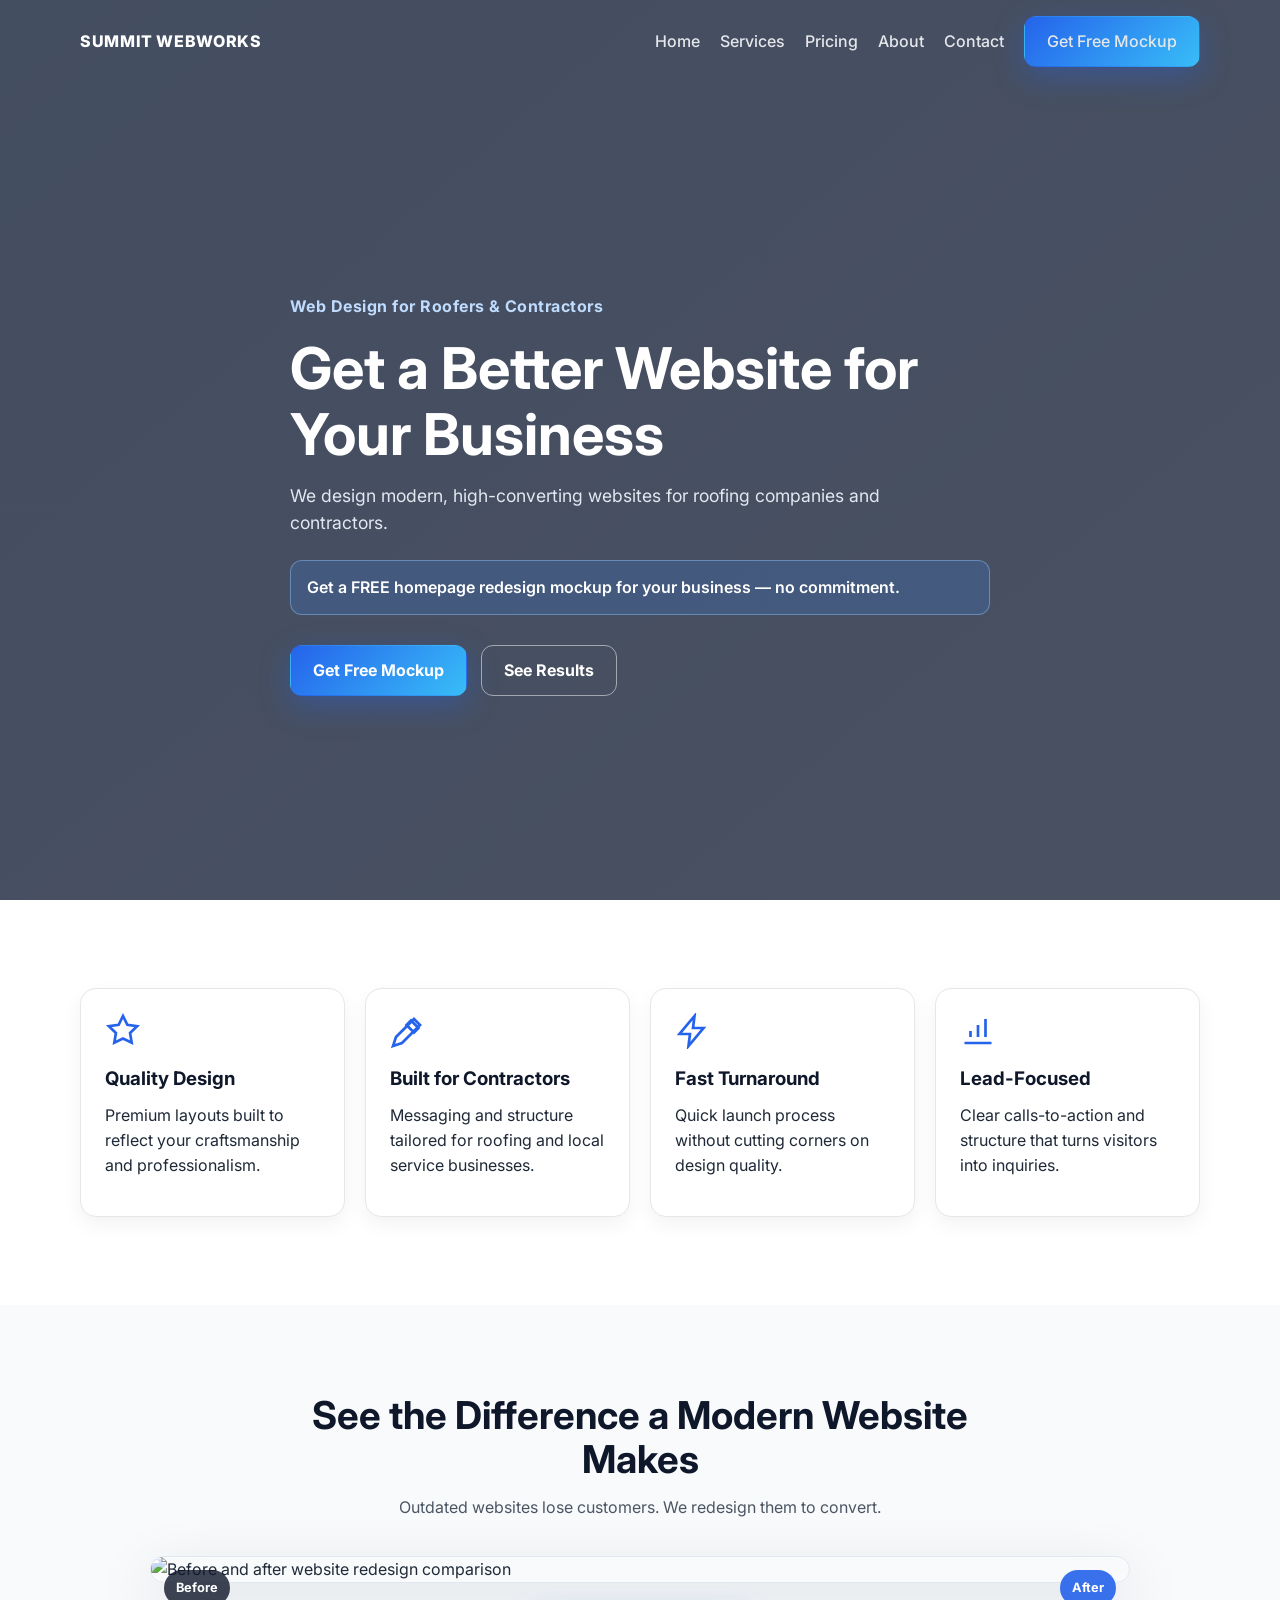
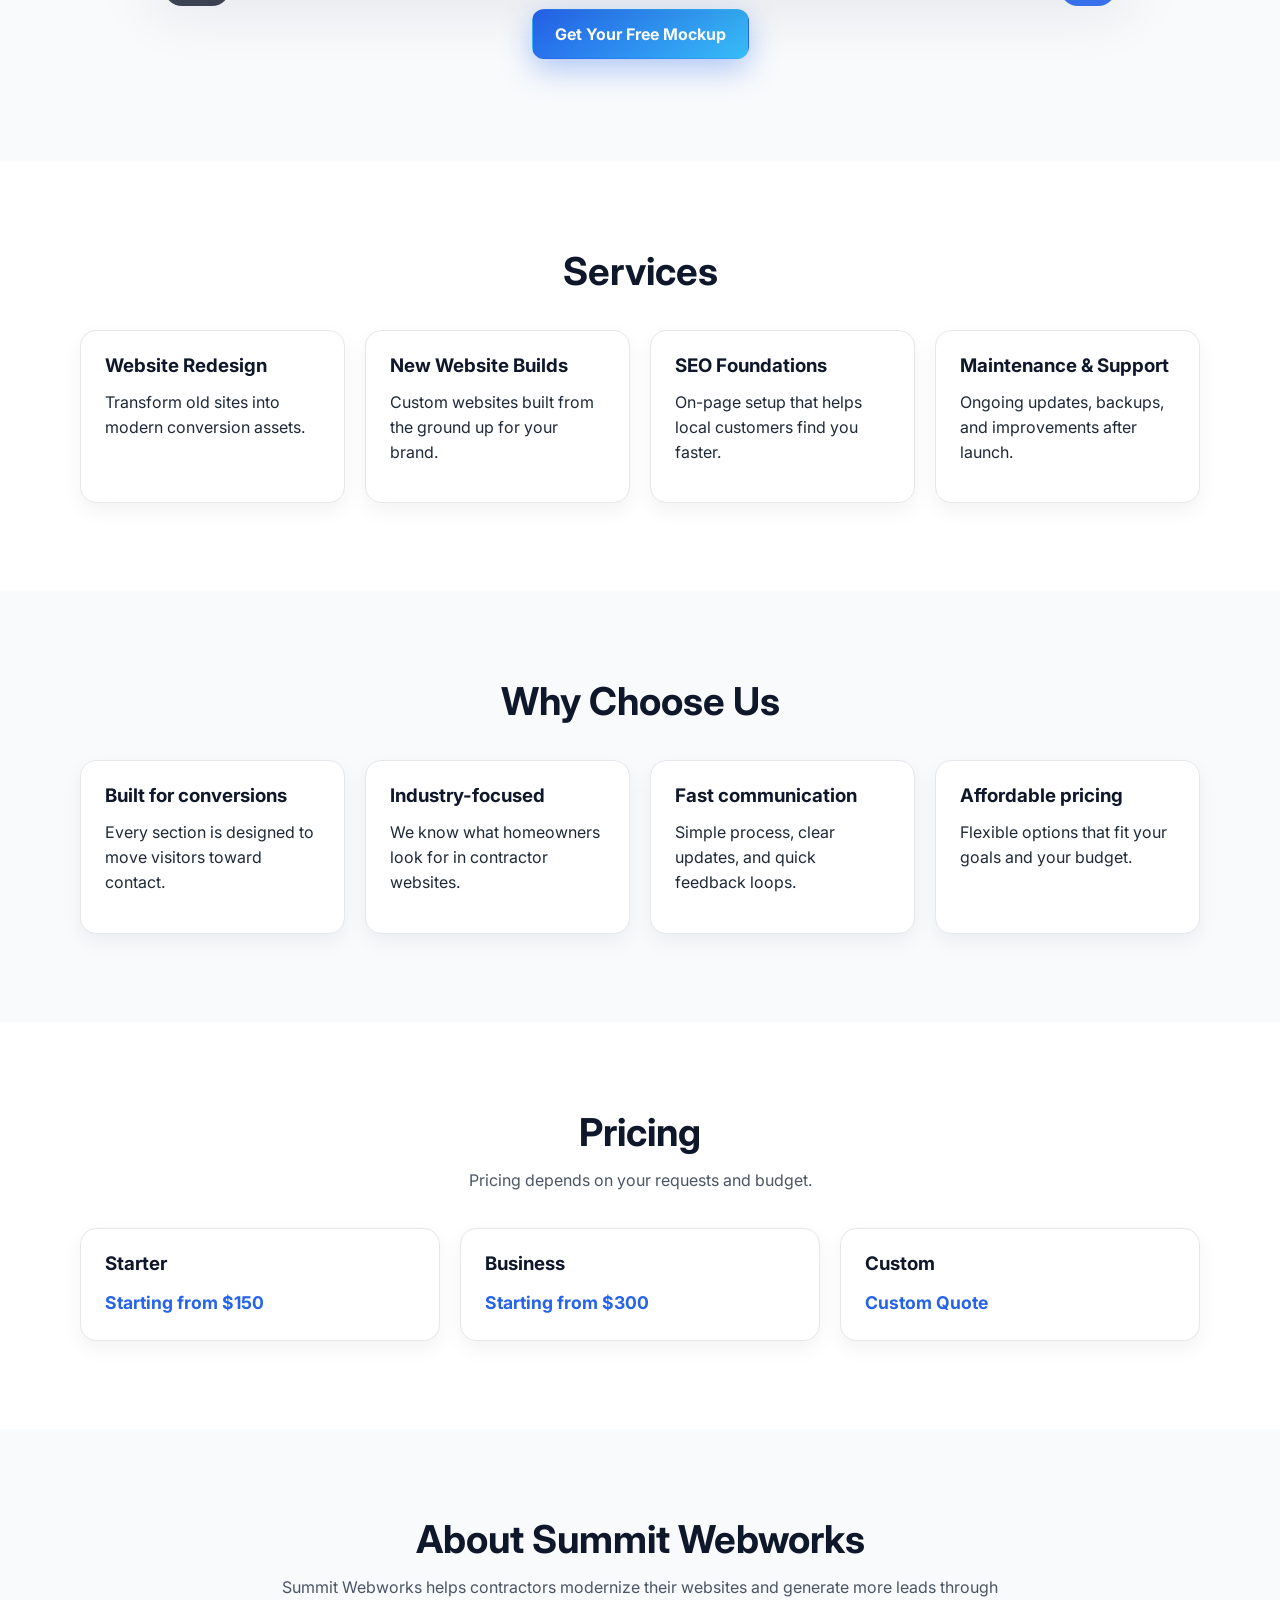
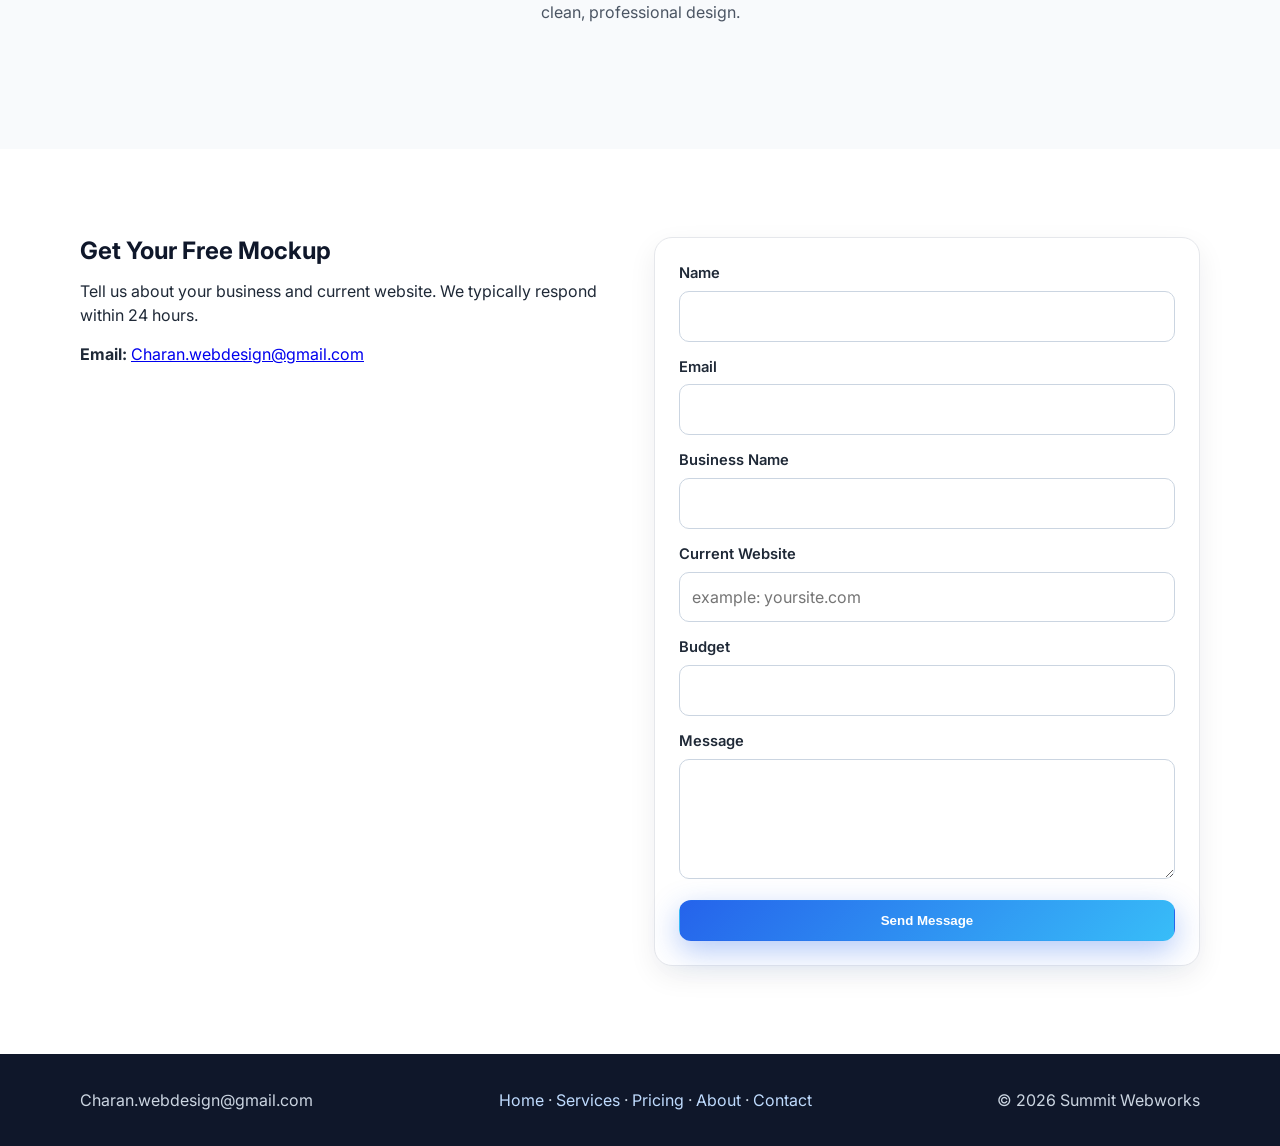
==== commit 0151f680: "Merge branch 'main' into codex/create-single-page-website-for-summit-webworks-7hykfo" ====
--- a/index.html
+++ b/index.html
@@ -1,10 +1,235 @@
-<!doctype html>
-<html lang='en'>
-<head><meta charset='UTF-8'><meta name='viewport' content='width=device-width,initial-scale=1'><title>Summit Webworks</title><link rel='preconnect' href='https://fonts.googleapis.com'><link rel='preconnect' href='https://fonts.gstatic.com' crossorigin><link href='https://fonts.googleapis.com/css2?family=Inter:wght@400;600;700;800&display=swap' rel='stylesheet'><link rel='stylesheet' href='styles.css'></head>
+<!DOCTYPE html>
+<html lang="en">
+<head>
+  <meta charset="UTF-8" />
+  <meta name="viewport" content="width=device-width, initial-scale=1.0" />
+  <title>Summit Webworks | High-Converting Websites for Contractors</title>
+  <meta name="description" content="Summit Webworks designs modern, lead-focused websites for roofing companies and contractors. Get a free homepage redesign mockup." />
+  <link rel="preconnect" href="https://fonts.googleapis.com">
+  <link rel="preconnect" href="https://fonts.gstatic.com" crossorigin>
+  <link href="https://fonts.googleapis.com/css2?family=Inter:wght@400;500;600;700;800&display=swap" rel="stylesheet">
+  <style>
+    :root {
+      --navy: #0F172A;
+      --blue: #2563EB;
+      --light-blue: #38BDF8;
+      --white: #FFFFFF;
+      --gray: #F8FAFC;
+      --text: #1F2937;
+      --shadow: 0 20px 60px rgba(15, 23, 42, 0.15);
+    }
+    * { box-sizing: border-box; }
+    html { scroll-behavior: smooth; }
+    body {
+      margin: 0;
+      font-family: 'Inter', system-ui, -apple-system, sans-serif;
+      color: var(--text);
+      background: var(--white);
+      line-height: 1.55;
+    }
+    .container { width: min(1120px, 92%); margin: 0 auto; }
+    section { padding: 88px 0; }
+    h1,h2,h3 { margin: 0 0 14px; color: var(--navy); line-height: 1.15; }
+    p { margin: 0 0 14px; }
+
+    .navbar {
+      position: fixed; inset: 0 0 auto 0; z-index: 99;
+      background: transparent; transition: all .25s ease;
+      border-bottom: 1px solid transparent;
+    }
+    .navbar.scrolled { background: rgba(15, 23, 42, .92); backdrop-filter: blur(10px); border-bottom-color: rgba(255,255,255,.16); }
+    .nav-wrap { display: flex; align-items: center; justify-content: space-between; gap: 20px; padding: 16px 0; }
+    .brand { color: #fff; font-weight: 800; letter-spacing: .04em; text-decoration: none; }
+    .nav-links { display: flex; gap: 20px; align-items: center; flex-wrap: wrap; }
+    .nav-links a { color: #e5e7eb; text-decoration: none; font-weight: 500; }
+
+    .btn {
+      display: inline-flex; align-items: center; justify-content: center; gap: 8px;
+      padding: 12px 22px; border-radius: 12px; border: 1px solid transparent;
+      text-decoration: none; font-weight: 700; transition: transform .2s ease, box-shadow .2s ease, background .2s ease;
+    }
+    .btn-primary { background: linear-gradient(135deg, var(--blue), var(--light-blue)); color: #fff; box-shadow: 0 10px 30px rgba(37, 99, 235, .35); }
+    .btn-primary:hover { transform: translateY(-2px); box-shadow: 0 14px 34px rgba(37, 99, 235, .45); }
+    .btn-outline { background: transparent; color: #fff; border-color: rgba(255,255,255,.5); }
+    .btn-outline:hover { transform: translateY(-2px); background: rgba(255,255,255,.1); }
+
+    .hero {
+      min-height: 100vh; display: grid; place-items: center; position: relative; color: #fff;
+      background: linear-gradient(rgba(15,23,42,.74), rgba(15,23,42,.74)), url('hero-image.png') center/cover no-repeat, linear-gradient(140deg, #dbeafe, #eff6ff);
+      text-align: left;
+    }
+    .hero-content { padding-top: 90px; max-width: 700px; }
+    .eyebrow { color: #bfdbfe; font-weight: 700; margin-bottom: 16px; letter-spacing: .03em; }
+    h1 { font-size: clamp(2rem, 4.5vw, 3.6rem); color: #fff; }
+    .hero p { color: #e2e8f0; font-size: 1.1rem; max-width: 650px; }
+    .offer { margin: 24px 0 30px; padding: 14px 16px; background: rgba(59,130,246,.2); border: 1px solid rgba(147,197,253,.45); border-radius: 12px; font-weight: 600; }
+    .hero-actions { display: flex; flex-wrap: wrap; gap: 14px; }
+
+    .grid-4 { display: grid; grid-template-columns: repeat(4, 1fr); gap: 20px; }
+    .card {
+      background: #fff; border: 1px solid #e5e7eb; border-radius: 16px; padding: 24px; box-shadow: 0 8px 20px rgba(15, 23, 42, .05);
+      transition: transform .2s ease, box-shadow .2s ease;
+    }
+    .card:hover { transform: translateY(-6px); box-shadow: 0 18px 34px rgba(15, 23, 42, .1); }
+    .icon { width: 36px; height: 36px; color: var(--blue); margin-bottom: 12px; }
+
+    .section-head { text-align: center; max-width: 760px; margin: 0 auto 36px; }
+    .section-head h2 { font-size: clamp(1.6rem, 3.3vw, 2.4rem); }
+    .section-head p { color: #4b5563; }
+
+    .before-after { background: var(--gray); }
+    .comparison-wrap { max-width: 980px; margin: 0 auto; position: relative; }
+    .comparison-img { width: 100%; display: block; border-radius: 18px; box-shadow: var(--shadow); border: 1px solid #e2e8f0; }
+    .label { position: absolute; top: 14px; font-size: .8rem; font-weight: 700; color: #fff; background: rgba(15,23,42,.8); padding: 8px 12px; border-radius: 999px; }
+    .label.before { left: 14px; }
+    .label.after { right: 14px; background: rgba(37,99,235,.9); }
+
+    .pricing .card strong { color: var(--blue); font-size: 1.1rem; }
+    .contact-wrap { display: grid; grid-template-columns: 1fr 1fr; gap: 28px; }
+    form { background: #fff; border: 1px solid #e5e7eb; border-radius: 18px; padding: 24px; box-shadow: 0 10px 28px rgba(15, 23, 42, .07); }
+    .field { margin-bottom: 14px; }
+    label { display: block; font-size: .92rem; margin-bottom: 6px; font-weight: 600; }
+    input, textarea {
+      width: 100%; padding: 12px 12px; border-radius: 10px; border: 1px solid #cbd5e1; font: inherit;
+    }
+    textarea { min-height: 120px; resize: vertical; }
+
+    footer { background: var(--navy); color: #cbd5e1; padding: 34px 0; }
+    footer a { color: #bfdbfe; text-decoration: none; }
+    .footer-grid { display:flex; justify-content: space-between; gap:20px; flex-wrap:wrap; }
+
+    .reveal { opacity: 0; transform: translateY(18px); transition: opacity .5s ease, transform .5s ease; }
+    .reveal.show { opacity: 1; transform: translateY(0); }
+
+    @media (max-width: 920px) {
+      .grid-4 { grid-template-columns: repeat(2, 1fr); }
+      .contact-wrap { grid-template-columns: 1fr; }
+      .nav-links a:not(.btn) { display: none; }
+    }
+    @media (max-width: 620px) {
+      section { padding: 72px 0; }
+      .grid-4 { grid-template-columns: 1fr; }
+      .hero-actions .btn { width: 100%; }
+    }
+  </style>
+</head>
 <body>
-<header class='navbar'><div class='container nav-wrap'><a class='brand' href='index.html'>SUMMIT WEBWORKS</a><nav class='nav-links'><a href='index.html'>Home</a><a href='services.html'>Services</a><a href='pricing.html'>Pricing</a><a href='about.html'>About</a><a href='contact.html'>Contact</a><a class='btn btn-primary' href='contact.html'>Get Free Mockup</a></nav></div></header>
-<section class='hero'><div class='container content reveal'><h1>Get a Better Website for Your Business</h1><p>We design modern, high-converting websites for roofing companies and contractors.</p><div class='offer'>Get a FREE homepage redesign mockup for your business — no commitment.</div><a class='btn btn-primary' href='contact.html'>Get Free Mockup</a> <a class='btn btn-dark' href='#results'>See Results</a></div></section>
-<section><div class='container reveal'><div class='section-head'><h2>Trust Built In</h2></div><div class='grid-4'><div class='card'><h3>Quality Design</h3><p>Clean premium layouts with strong credibility.</p></div><div class='card'><h3>Built for Contractors</h3><p>Messaging tailored to roofing and local services.</p></div><div class='card'><h3>Fast Turnaround</h3><p>Quick process and clear communication.</p></div><div class='card'><h3>Lead-Focused</h3><p>Every page section drives inbound calls and forms.</p></div></div></div></section>
-<section class='before-after' id='results'><div class='container reveal'><div class='section-head'><h2>See the Difference a Modern Website Makes</h2><p>Outdated websites lose customers. We redesign them to convert.</p></div><img class='comparison' src='assets/before-after-uploaded.png' alt='Before and after redesign'><p style='margin-top:22px;text-align:center'><a href='contact.html' class='btn btn-primary'>Get Your Free Mockup</a></p></div></section>
-<footer><div class='container footer-wrap'><div>Charan.webdesign@gmail.com</div><div>© <span id='year'></span> Summit Webworks</div></div></footer><script src='app.js'></script>
-</body></html>
+  <header class="navbar" id="navbar">
+    <div class="container nav-wrap">
+      <a href="#home" class="brand">SUMMIT WEBWORKS</a>
+      <nav class="nav-links">
+        <a href="#home">Home</a><a href="#services">Services</a><a href="#pricing">Pricing</a><a href="#about">About</a><a href="#contact">Contact</a>
+        <a href="#contact" class="btn btn-primary">Get Free Mockup</a>
+      </nav>
+    </div>
+  </header>
+
+  <section class="hero" id="home">
+    <div class="container hero-content reveal">
+      <div class="eyebrow">Web Design for Roofers & Contractors</div>
+      <h1>Get a Better Website for Your Business</h1>
+      <p>We design modern, high-converting websites for roofing companies and contractors.</p>
+      <div class="offer">Get a FREE homepage redesign mockup for your business — no commitment.</div>
+      <div class="hero-actions">
+        <a href="#contact" class="btn btn-primary">Get Free Mockup</a>
+        <a href="#results" class="btn btn-outline">See Results</a>
+      </div>
+    </div>
+  </section>
+
+  <section>
+    <div class="container grid-4 reveal">
+      <article class="card"><svg class="icon" viewBox="0 0 24 24" fill="none" stroke="currentColor" stroke-width="1.8"><path d="M12 2l2.9 5.9 6.5.9-4.7 4.5 1.1 6.5L12 17l-5.8 2.8 1.1-6.5L2.6 8.8l6.5-.9z"/></svg><h3>Quality Design</h3><p>Premium layouts built to reflect your craftsmanship and professionalism.</p></article>
+      <article class="card"><svg class="icon" viewBox="0 0 24 24" fill="none" stroke="currentColor" stroke-width="1.8"><path d="M14 5l5 5-3 3-5-5zM2 22l6-2 12-12-4-4L4 16z"/></svg><h3>Built for Contractors</h3><p>Messaging and structure tailored for roofing and local service businesses.</p></article>
+      <article class="card"><svg class="icon" viewBox="0 0 24 24" fill="none" stroke="currentColor" stroke-width="1.8"><path d="M13 2L3 14h7l-1 8 10-12h-7z"/></svg><h3>Fast Turnaround</h3><p>Quick launch process without cutting corners on design quality.</p></article>
+      <article class="card"><svg class="icon" viewBox="0 0 24 24" fill="none" stroke="currentColor" stroke-width="1.8"><path d="M3 20h18M7 16v-4m5 4V8m5 8V4"/></svg><h3>Lead-Focused</h3><p>Clear calls-to-action and structure that turns visitors into inquiries.</p></article>
+    </div>
+  </section>
+
+  <section class="before-after" id="results">
+    <div class="container reveal">
+      <div class="section-head"><h2>See the Difference a Modern Website Makes</h2><p>Outdated websites lose customers. We redesign them to convert.</p></div>
+      <div class="comparison-wrap">
+        <span class="label before">Before</span><span class="label after">After</span>
+        <img class="comparison-img" src="before-after.png" alt="Before and after website redesign comparison" loading="lazy">
+      </div>
+      <p style="text-align:center;margin-top:26px"><a href="#contact" class="btn btn-primary">Get Your Free Mockup</a></p>
+    </div>
+  </section>
+
+  <section id="services">
+    <div class="container reveal">
+      <div class="section-head"><h2>Services</h2></div>
+      <div class="grid-4">
+        <article class="card"><h3>Website Redesign</h3><p>Transform old sites into modern conversion assets.</p></article>
+        <article class="card"><h3>New Website Builds</h3><p>Custom websites built from the ground up for your brand.</p></article>
+        <article class="card"><h3>SEO Foundations</h3><p>On-page setup that helps local customers find you faster.</p></article>
+        <article class="card"><h3>Maintenance & Support</h3><p>Ongoing updates, backups, and improvements after launch.</p></article>
+      </div>
+    </div>
+  </section>
+
+  <section style="background:#f8fafc">
+    <div class="container reveal"><div class="section-head"><h2>Why Choose Us</h2></div>
+      <div class="grid-4">
+        <article class="card"><h3>Built for conversions</h3><p>Every section is designed to move visitors toward contact.</p></article>
+        <article class="card"><h3>Industry-focused</h3><p>We know what homeowners look for in contractor websites.</p></article>
+        <article class="card"><h3>Fast communication</h3><p>Simple process, clear updates, and quick feedback loops.</p></article>
+        <article class="card"><h3>Affordable pricing</h3><p>Flexible options that fit your goals and your budget.</p></article>
+      </div>
+    </div>
+  </section>
+
+  <section class="pricing" id="pricing">
+    <div class="container reveal"><div class="section-head"><h2>Pricing</h2><p>Pricing depends on your requests and budget.</p></div>
+      <div class="grid-4" style="grid-template-columns:repeat(3,1fr)">
+        <article class="card"><h3>Starter</h3><strong>Starting from $150</strong></article>
+        <article class="card"><h3>Business</h3><strong>Starting from $300</strong></article>
+        <article class="card"><h3>Custom</h3><strong>Custom Quote</strong></article>
+      </div>
+    </div>
+  </section>
+
+  <section id="about" style="background:#f8fafc">
+    <div class="container section-head reveal">
+      <h2>About Summit Webworks</h2>
+      <p>Summit Webworks helps contractors modernize their websites and generate more leads through clean, professional design.</p>
+    </div>
+  </section>
+
+  <section id="contact">
+    <div class="container contact-wrap reveal">
+      <div>
+        <h2>Get Your Free Mockup</h2>
+        <p>Tell us about your business and current website. We typically respond within 24 hours.</p>
+        <p><strong>Email:</strong> <a href="mailto:Charan.webdesign@gmail.com">Charan.webdesign@gmail.com</a></p>
+      </div>
+      <form action="https://formspree.io/f/xgorjraa" method="POST">
+        <div class="field"><label for="name">Name</label><input id="name" name="name" required></div>
+        <div class="field"><label for="email">Email</label><input type="email" id="email" name="email" required></div>
+        <div class="field"><label for="business">Business Name</label><input id="business" name="business_name" required></div>
+        <div class="field"><label for="website">Current Website</label><input id="website" name="current_website" placeholder="example: yoursite.com"></div>
+        <div class="field"><label for="budget">Budget</label><input id="budget" name="budget"></div>
+        <div class="field"><label for="message">Message</label><textarea id="message" name="message" required></textarea></div>
+        <button class="btn btn-primary" type="submit" style="width:100%">Send Message</button>
+      </form>
+    </div>
+  </section>
+
+  <footer>
+    <div class="container footer-grid">
+      <div>Charan.webdesign@gmail.com</div>
+      <div><a href="#home">Home</a> · <a href="#services">Services</a> · <a href="#pricing">Pricing</a> · <a href="#about">About</a> · <a href="#contact">Contact</a></div>
+      <div>© <span id="year"></span> Summit Webworks</div>
+    </div>
+  </footer>
+
+  <script>
+    const nav = document.getElementById('navbar');
+    window.addEventListener('scroll', () => nav.classList.toggle('scrolled', window.scrollY > 20));
+    document.getElementById('year').textContent = new Date().getFullYear();
+    const observer = new IntersectionObserver((entries)=>entries.forEach(e=>e.isIntersecting&&e.target.classList.add('show')), {threshold: .15});
+    document.querySelectorAll('.reveal').forEach(el=>observer.observe(el));
+  </script>
+</body>
+</html>
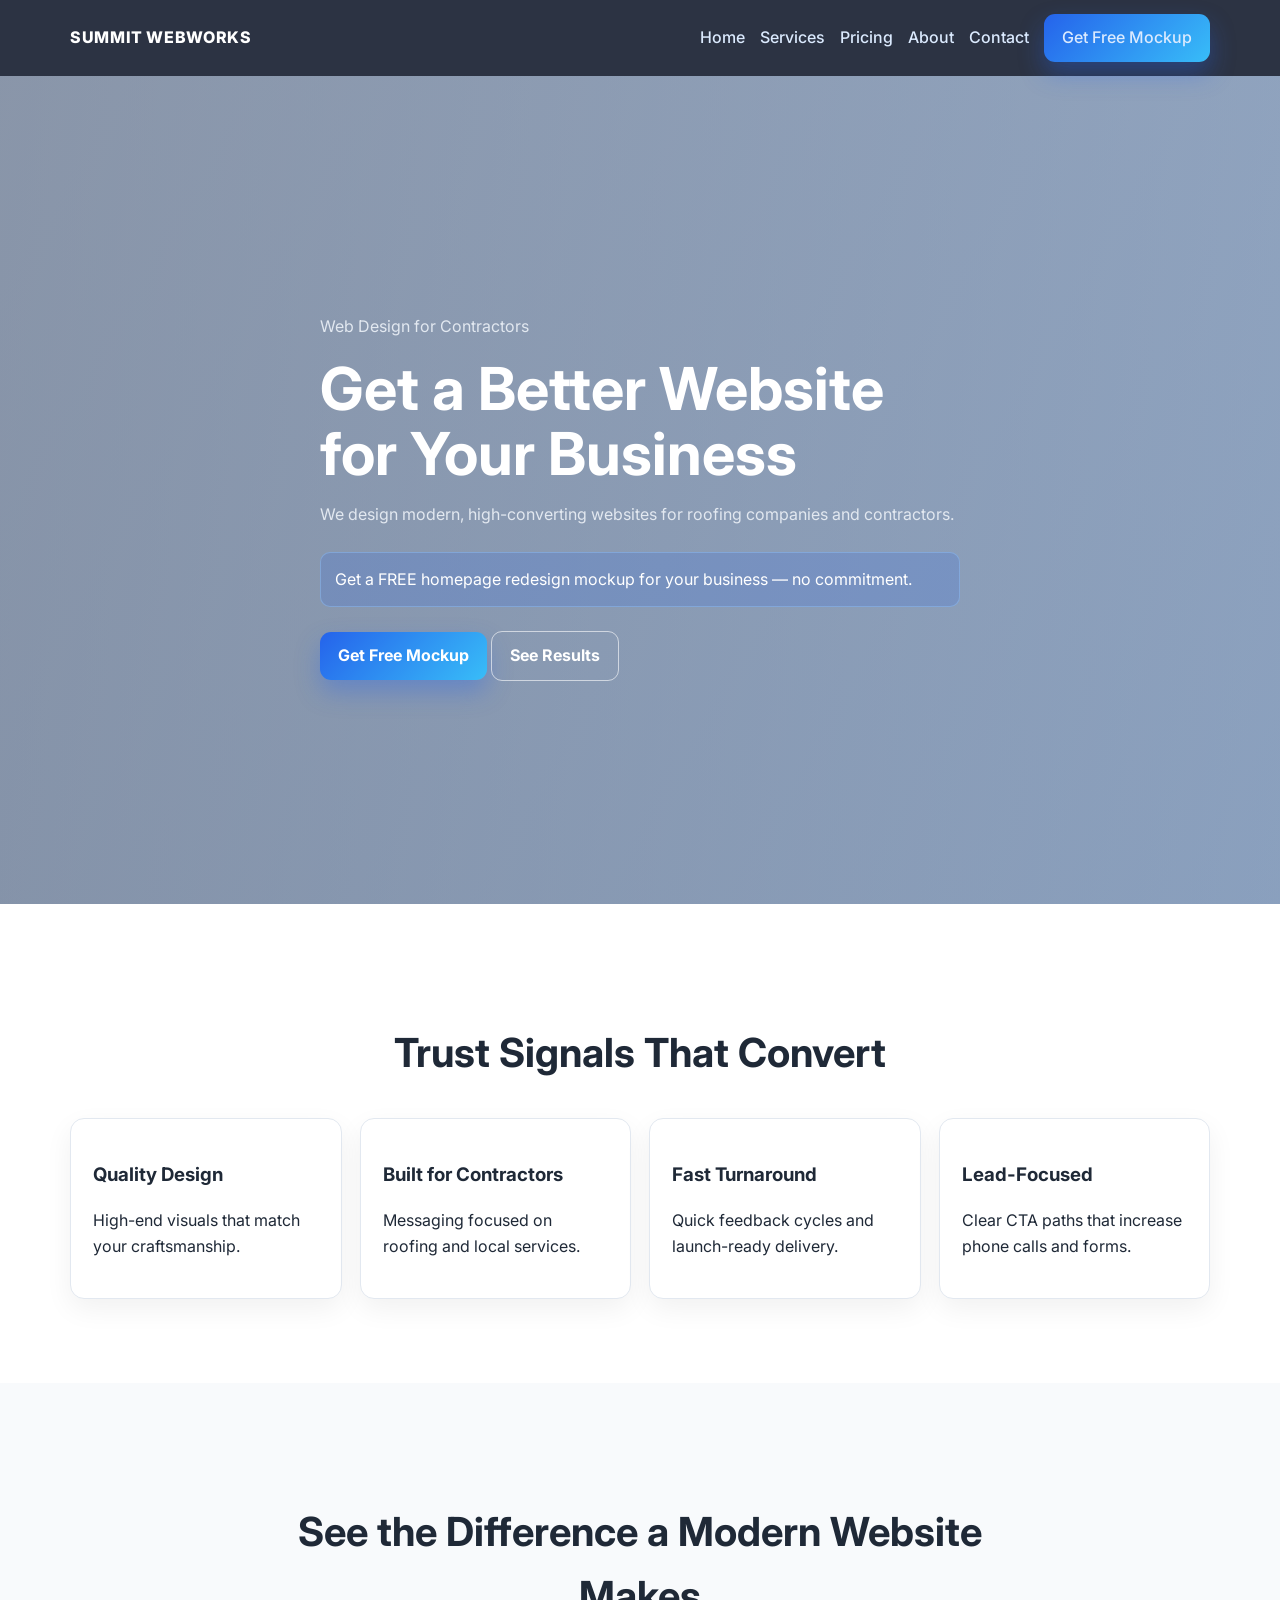
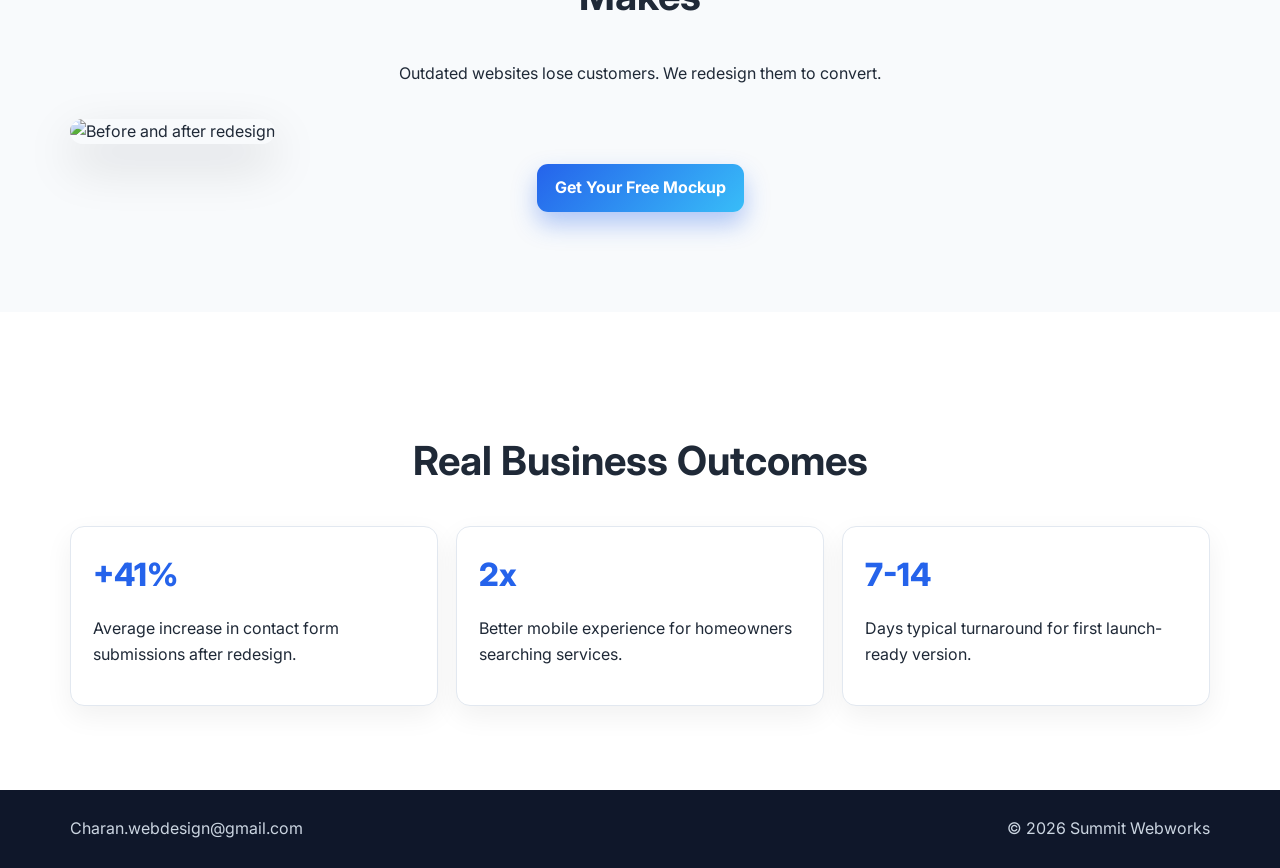
==== commit 95d99509: "Enhance multipage content, animations, and left-aligned hero readability" ====
--- a/index.html
+++ b/index.html
@@ -1,235 +1,7 @@
-<!DOCTYPE html>
-<html lang="en">
-<head>
-  <meta charset="UTF-8" />
-  <meta name="viewport" content="width=device-width, initial-scale=1.0" />
-  <title>Summit Webworks | High-Converting Websites for Contractors</title>
-  <meta name="description" content="Summit Webworks designs modern, lead-focused websites for roofing companies and contractors. Get a free homepage redesign mockup." />
-  <link rel="preconnect" href="https://fonts.googleapis.com">
-  <link rel="preconnect" href="https://fonts.gstatic.com" crossorigin>
-  <link href="https://fonts.googleapis.com/css2?family=Inter:wght@400;500;600;700;800&display=swap" rel="stylesheet">
-  <style>
-    :root {
-      --navy: #0F172A;
-      --blue: #2563EB;
-      --light-blue: #38BDF8;
-      --white: #FFFFFF;
-      --gray: #F8FAFC;
-      --text: #1F2937;
-      --shadow: 0 20px 60px rgba(15, 23, 42, 0.15);
-    }
-    * { box-sizing: border-box; }
-    html { scroll-behavior: smooth; }
-    body {
-      margin: 0;
-      font-family: 'Inter', system-ui, -apple-system, sans-serif;
-      color: var(--text);
-      background: var(--white);
-      line-height: 1.55;
-    }
-    .container { width: min(1120px, 92%); margin: 0 auto; }
-    section { padding: 88px 0; }
-    h1,h2,h3 { margin: 0 0 14px; color: var(--navy); line-height: 1.15; }
-    p { margin: 0 0 14px; }
-
-    .navbar {
-      position: fixed; inset: 0 0 auto 0; z-index: 99;
-      background: transparent; transition: all .25s ease;
-      border-bottom: 1px solid transparent;
-    }
-    .navbar.scrolled { background: rgba(15, 23, 42, .92); backdrop-filter: blur(10px); border-bottom-color: rgba(255,255,255,.16); }
-    .nav-wrap { display: flex; align-items: center; justify-content: space-between; gap: 20px; padding: 16px 0; }
-    .brand { color: #fff; font-weight: 800; letter-spacing: .04em; text-decoration: none; }
-    .nav-links { display: flex; gap: 20px; align-items: center; flex-wrap: wrap; }
-    .nav-links a { color: #e5e7eb; text-decoration: none; font-weight: 500; }
-
-    .btn {
-      display: inline-flex; align-items: center; justify-content: center; gap: 8px;
-      padding: 12px 22px; border-radius: 12px; border: 1px solid transparent;
-      text-decoration: none; font-weight: 700; transition: transform .2s ease, box-shadow .2s ease, background .2s ease;
-    }
-    .btn-primary { background: linear-gradient(135deg, var(--blue), var(--light-blue)); color: #fff; box-shadow: 0 10px 30px rgba(37, 99, 235, .35); }
-    .btn-primary:hover { transform: translateY(-2px); box-shadow: 0 14px 34px rgba(37, 99, 235, .45); }
-    .btn-outline { background: transparent; color: #fff; border-color: rgba(255,255,255,.5); }
-    .btn-outline:hover { transform: translateY(-2px); background: rgba(255,255,255,.1); }
-
-    .hero {
-      min-height: 100vh; display: grid; place-items: center; position: relative; color: #fff;
-      background: linear-gradient(rgba(15,23,42,.74), rgba(15,23,42,.74)), url('hero-image.png') center/cover no-repeat, linear-gradient(140deg, #dbeafe, #eff6ff);
-      text-align: left;
-    }
-    .hero-content { padding-top: 90px; max-width: 700px; }
-    .eyebrow { color: #bfdbfe; font-weight: 700; margin-bottom: 16px; letter-spacing: .03em; }
-    h1 { font-size: clamp(2rem, 4.5vw, 3.6rem); color: #fff; }
-    .hero p { color: #e2e8f0; font-size: 1.1rem; max-width: 650px; }
-    .offer { margin: 24px 0 30px; padding: 14px 16px; background: rgba(59,130,246,.2); border: 1px solid rgba(147,197,253,.45); border-radius: 12px; font-weight: 600; }
-    .hero-actions { display: flex; flex-wrap: wrap; gap: 14px; }
-
-    .grid-4 { display: grid; grid-template-columns: repeat(4, 1fr); gap: 20px; }
-    .card {
-      background: #fff; border: 1px solid #e5e7eb; border-radius: 16px; padding: 24px; box-shadow: 0 8px 20px rgba(15, 23, 42, .05);
-      transition: transform .2s ease, box-shadow .2s ease;
-    }
-    .card:hover { transform: translateY(-6px); box-shadow: 0 18px 34px rgba(15, 23, 42, .1); }
-    .icon { width: 36px; height: 36px; color: var(--blue); margin-bottom: 12px; }
-
-    .section-head { text-align: center; max-width: 760px; margin: 0 auto 36px; }
-    .section-head h2 { font-size: clamp(1.6rem, 3.3vw, 2.4rem); }
-    .section-head p { color: #4b5563; }
-
-    .before-after { background: var(--gray); }
-    .comparison-wrap { max-width: 980px; margin: 0 auto; position: relative; }
-    .comparison-img { width: 100%; display: block; border-radius: 18px; box-shadow: var(--shadow); border: 1px solid #e2e8f0; }
-    .label { position: absolute; top: 14px; font-size: .8rem; font-weight: 700; color: #fff; background: rgba(15,23,42,.8); padding: 8px 12px; border-radius: 999px; }
-    .label.before { left: 14px; }
-    .label.after { right: 14px; background: rgba(37,99,235,.9); }
-
-    .pricing .card strong { color: var(--blue); font-size: 1.1rem; }
-    .contact-wrap { display: grid; grid-template-columns: 1fr 1fr; gap: 28px; }
-    form { background: #fff; border: 1px solid #e5e7eb; border-radius: 18px; padding: 24px; box-shadow: 0 10px 28px rgba(15, 23, 42, .07); }
-    .field { margin-bottom: 14px; }
-    label { display: block; font-size: .92rem; margin-bottom: 6px; font-weight: 600; }
-    input, textarea {
-      width: 100%; padding: 12px 12px; border-radius: 10px; border: 1px solid #cbd5e1; font: inherit;
-    }
-    textarea { min-height: 120px; resize: vertical; }
-
-    footer { background: var(--navy); color: #cbd5e1; padding: 34px 0; }
-    footer a { color: #bfdbfe; text-decoration: none; }
-    .footer-grid { display:flex; justify-content: space-between; gap:20px; flex-wrap:wrap; }
-
-    .reveal { opacity: 0; transform: translateY(18px); transition: opacity .5s ease, transform .5s ease; }
-    .reveal.show { opacity: 1; transform: translateY(0); }
-
-    @media (max-width: 920px) {
-      .grid-4 { grid-template-columns: repeat(2, 1fr); }
-      .contact-wrap { grid-template-columns: 1fr; }
-      .nav-links a:not(.btn) { display: none; }
-    }
-    @media (max-width: 620px) {
-      section { padding: 72px 0; }
-      .grid-4 { grid-template-columns: 1fr; }
-      .hero-actions .btn { width: 100%; }
-    }
-  </style>
-</head>
-<body>
-  <header class="navbar" id="navbar">
-    <div class="container nav-wrap">
-      <a href="#home" class="brand">SUMMIT WEBWORKS</a>
-      <nav class="nav-links">
-        <a href="#home">Home</a><a href="#services">Services</a><a href="#pricing">Pricing</a><a href="#about">About</a><a href="#contact">Contact</a>
-        <a href="#contact" class="btn btn-primary">Get Free Mockup</a>
-      </nav>
-    </div>
-  </header>
-
-  <section class="hero" id="home">
-    <div class="container hero-content reveal">
-      <div class="eyebrow">Web Design for Roofers & Contractors</div>
-      <h1>Get a Better Website for Your Business</h1>
-      <p>We design modern, high-converting websites for roofing companies and contractors.</p>
-      <div class="offer">Get a FREE homepage redesign mockup for your business — no commitment.</div>
-      <div class="hero-actions">
-        <a href="#contact" class="btn btn-primary">Get Free Mockup</a>
-        <a href="#results" class="btn btn-outline">See Results</a>
-      </div>
-    </div>
-  </section>
-
-  <section>
-    <div class="container grid-4 reveal">
-      <article class="card"><svg class="icon" viewBox="0 0 24 24" fill="none" stroke="currentColor" stroke-width="1.8"><path d="M12 2l2.9 5.9 6.5.9-4.7 4.5 1.1 6.5L12 17l-5.8 2.8 1.1-6.5L2.6 8.8l6.5-.9z"/></svg><h3>Quality Design</h3><p>Premium layouts built to reflect your craftsmanship and professionalism.</p></article>
-      <article class="card"><svg class="icon" viewBox="0 0 24 24" fill="none" stroke="currentColor" stroke-width="1.8"><path d="M14 5l5 5-3 3-5-5zM2 22l6-2 12-12-4-4L4 16z"/></svg><h3>Built for Contractors</h3><p>Messaging and structure tailored for roofing and local service businesses.</p></article>
-      <article class="card"><svg class="icon" viewBox="0 0 24 24" fill="none" stroke="currentColor" stroke-width="1.8"><path d="M13 2L3 14h7l-1 8 10-12h-7z"/></svg><h3>Fast Turnaround</h3><p>Quick launch process without cutting corners on design quality.</p></article>
-      <article class="card"><svg class="icon" viewBox="0 0 24 24" fill="none" stroke="currentColor" stroke-width="1.8"><path d="M3 20h18M7 16v-4m5 4V8m5 8V4"/></svg><h3>Lead-Focused</h3><p>Clear calls-to-action and structure that turns visitors into inquiries.</p></article>
-    </div>
-  </section>
-
-  <section class="before-after" id="results">
-    <div class="container reveal">
-      <div class="section-head"><h2>See the Difference a Modern Website Makes</h2><p>Outdated websites lose customers. We redesign them to convert.</p></div>
-      <div class="comparison-wrap">
-        <span class="label before">Before</span><span class="label after">After</span>
-        <img class="comparison-img" src="before-after.png" alt="Before and after website redesign comparison" loading="lazy">
-      </div>
-      <p style="text-align:center;margin-top:26px"><a href="#contact" class="btn btn-primary">Get Your Free Mockup</a></p>
-    </div>
-  </section>
-
-  <section id="services">
-    <div class="container reveal">
-      <div class="section-head"><h2>Services</h2></div>
-      <div class="grid-4">
-        <article class="card"><h3>Website Redesign</h3><p>Transform old sites into modern conversion assets.</p></article>
-        <article class="card"><h3>New Website Builds</h3><p>Custom websites built from the ground up for your brand.</p></article>
-        <article class="card"><h3>SEO Foundations</h3><p>On-page setup that helps local customers find you faster.</p></article>
-        <article class="card"><h3>Maintenance & Support</h3><p>Ongoing updates, backups, and improvements after launch.</p></article>
-      </div>
-    </div>
-  </section>
-
-  <section style="background:#f8fafc">
-    <div class="container reveal"><div class="section-head"><h2>Why Choose Us</h2></div>
-      <div class="grid-4">
-        <article class="card"><h3>Built for conversions</h3><p>Every section is designed to move visitors toward contact.</p></article>
-        <article class="card"><h3>Industry-focused</h3><p>We know what homeowners look for in contractor websites.</p></article>
-        <article class="card"><h3>Fast communication</h3><p>Simple process, clear updates, and quick feedback loops.</p></article>
-        <article class="card"><h3>Affordable pricing</h3><p>Flexible options that fit your goals and your budget.</p></article>
-      </div>
-    </div>
-  </section>
-
-  <section class="pricing" id="pricing">
-    <div class="container reveal"><div class="section-head"><h2>Pricing</h2><p>Pricing depends on your requests and budget.</p></div>
-      <div class="grid-4" style="grid-template-columns:repeat(3,1fr)">
-        <article class="card"><h3>Starter</h3><strong>Starting from $150</strong></article>
-        <article class="card"><h3>Business</h3><strong>Starting from $300</strong></article>
-        <article class="card"><h3>Custom</h3><strong>Custom Quote</strong></article>
-      </div>
-    </div>
-  </section>
-
-  <section id="about" style="background:#f8fafc">
-    <div class="container section-head reveal">
-      <h2>About Summit Webworks</h2>
-      <p>Summit Webworks helps contractors modernize their websites and generate more leads through clean, professional design.</p>
-    </div>
-  </section>
-
-  <section id="contact">
-    <div class="container contact-wrap reveal">
-      <div>
-        <h2>Get Your Free Mockup</h2>
-        <p>Tell us about your business and current website. We typically respond within 24 hours.</p>
-        <p><strong>Email:</strong> <a href="mailto:Charan.webdesign@gmail.com">Charan.webdesign@gmail.com</a></p>
-      </div>
-      <form action="https://formspree.io/f/xgorjraa" method="POST">
-        <div class="field"><label for="name">Name</label><input id="name" name="name" required></div>
-        <div class="field"><label for="email">Email</label><input type="email" id="email" name="email" required></div>
-        <div class="field"><label for="business">Business Name</label><input id="business" name="business_name" required></div>
-        <div class="field"><label for="website">Current Website</label><input id="website" name="current_website" placeholder="example: yoursite.com"></div>
-        <div class="field"><label for="budget">Budget</label><input id="budget" name="budget"></div>
-        <div class="field"><label for="message">Message</label><textarea id="message" name="message" required></textarea></div>
-        <button class="btn btn-primary" type="submit" style="width:100%">Send Message</button>
-      </form>
-    </div>
-  </section>
-
-  <footer>
-    <div class="container footer-grid">
-      <div>Charan.webdesign@gmail.com</div>
-      <div><a href="#home">Home</a> · <a href="#services">Services</a> · <a href="#pricing">Pricing</a> · <a href="#about">About</a> · <a href="#contact">Contact</a></div>
-      <div>© <span id="year"></span> Summit Webworks</div>
-    </div>
-  </footer>
-
-  <script>
-    const nav = document.getElementById('navbar');
-    window.addEventListener('scroll', () => nav.classList.toggle('scrolled', window.scrollY > 20));
-    document.getElementById('year').textContent = new Date().getFullYear();
-    const observer = new IntersectionObserver((entries)=>entries.forEach(e=>e.isIntersecting&&e.target.classList.add('show')), {threshold: .15});
-    document.querySelectorAll('.reveal').forEach(el=>observer.observe(el));
-  </script>
-</body>
-</html>
+<!doctype html><html lang='en'><head><meta charset='UTF-8'><meta name='viewport' content='width=device-width,initial-scale=1'><title>Summit Webworks</title><link rel='preconnect' href='https://fonts.googleapis.com'><link rel='preconnect' href='https://fonts.gstatic.com' crossorigin><link href='https://fonts.googleapis.com/css2?family=Inter:wght@400;500;600;700;800&display=swap' rel='stylesheet'><link rel='stylesheet' href='styles.css'></head><body>
+<header class='navbar' id='nav'><div class='container nav-wrap'><a class='brand' href='index.html'>SUMMIT WEBWORKS</a><nav class='nav-links'><a href='index.html'>Home</a><a href='services.html'>Services</a><a href='pricing.html'>Pricing</a><a href='about.html'>About</a><a href='contact.html'>Contact</a><a class='btn btn-primary' href='contact.html'>Get Free Mockup</a></nav></div></header>
+<section class='hero'><div class='container hero-content'><p class='fade-in'>Web Design for Contractors</p><h1 class='fade-in delay-1'>Get a Better Website for Your Business</h1><p class='fade-in delay-2'>We design modern, high-converting websites for roofing companies and contractors.</p><div class='offer'>Get a FREE homepage redesign mockup for your business — no commitment.</div><a href='contact.html' class='btn btn-primary'>Get Free Mockup</a> <a href='#results' class='btn btn-ghost'>See Results</a></div></section>
+<section><div class='container reveal'><div class='section-head'><h2>Trust Signals That Convert</h2></div><div class='grid-4'><article class='card'><h3>Quality Design</h3><p>High-end visuals that match your craftsmanship.</p></article><article class='card'><h3>Built for Contractors</h3><p>Messaging focused on roofing and local services.</p></article><article class='card'><h3>Fast Turnaround</h3><p>Quick feedback cycles and launch-ready delivery.</p></article><article class='card'><h3>Lead-Focused</h3><p>Clear CTA paths that increase phone calls and forms.</p></article></div></div></section>
+<section class='alt' id='results'><div class='container reveal'><div class='section-head'><h2>See the Difference a Modern Website Makes</h2><p>Outdated websites lose customers. We redesign them to convert.</p></div><img class='comparison' src='assets/before-after-uploaded.png' alt='Before and after redesign'><p style='text-align:center;margin-top:20px'><a class='btn btn-primary' href='contact.html'>Get Your Free Mockup</a></p></div></section>
+<section><div class='container reveal'><div class='section-head'><h2>Real Business Outcomes</h2></div><div class='grid-3'><div class='card'><div class='metric'>+41%</div><p>Average increase in contact form submissions after redesign.</p></div><div class='card'><div class='metric'>2x</div><p>Better mobile experience for homeowners searching services.</p></div><div class='card'><div class='metric'>7-14</div><p>Days typical turnaround for first launch-ready version.</p></div></div></div></section>
+<footer><div class='container footer-wrap'><div>Charan.webdesign@gmail.com</div><div>© <span id='year'></span> Summit Webworks</div></div></footer><script src='app.js'></script></body></html>
--- a/styles.css
+++ b/styles.css
@@ -0,0 +1,33 @@
+:root {
+  --navy:#0F172A; --blue:#2563EB; --light-blue:#38BDF8; --white:#fff; --gray:#F8FAFC; --text:#1F2937;
+}
+*{box-sizing:border-box} html{scroll-behavior:smooth}
+body{margin:0;font-family:Inter,system-ui,sans-serif;color:var(--text);background:#fff;line-height:1.6}
+.container{width:min(1140px,92%);margin:0 auto}
+.navbar{position:sticky;top:0;z-index:40;background:rgba(15,23,42,.88);backdrop-filter:blur(8px);transition:.3s}
+.navbar.scrolled{background:rgba(15,23,42,.96)}
+.nav-wrap{display:flex;justify-content:space-between;align-items:center;padding:14px 0;gap:16px}
+.brand{color:#fff;text-decoration:none;font-weight:800;letter-spacing:.04em}
+.nav-links{display:flex;align-items:center;gap:15px;flex-wrap:wrap}.nav-links a{color:#dbeafe;text-decoration:none;font-weight:500}
+.btn{display:inline-block;text-decoration:none;padding:11px 18px;border-radius:11px;font-weight:700;transition:.2s}
+.btn:hover{transform:translateY(-2px)} .btn-primary{background:linear-gradient(135deg,var(--blue),var(--light-blue));color:#fff;box-shadow:0 12px 25px rgba(37,99,235,.35)}
+.btn-ghost{color:#fff;border:1px solid rgba(255,255,255,.6)}
+.hero{min-height:92vh;display:flex;align-items:center;background:linear-gradient(90deg,rgba(15,23,42,.40),rgba(15,23,42,.30)),url('assets/hero-uploaded.png') center/cover no-repeat,linear-gradient(120deg,#dbeafe,#bfdbfe)}
+.hero-content{max-width:640px;text-align:left;color:#fff;padding:80px 0}
+.hero h1{font-size:clamp(2.1rem,5vw,3.7rem);line-height:1.1;margin:0 0 12px}.hero p{color:#e2e8f0}
+.offer{background:rgba(37,99,235,.18);border:1px solid rgba(147,197,253,.42);padding:14px;border-radius:10px;margin:24px 0}
+section{padding:84px 0}.alt{background:var(--gray)}
+.section-head{text-align:center;max-width:760px;margin:0 auto 32px}.section-head h2{font-size:clamp(1.7rem,4vw,2.5rem)}
+.grid-4{display:grid;grid-template-columns:repeat(4,1fr);gap:18px}.grid-3{display:grid;grid-template-columns:repeat(3,1fr);gap:18px}.grid-2{display:grid;grid-template-columns:repeat(2,1fr);gap:20px}
+.card{background:#fff;border:1px solid #e2e8f0;border-radius:14px;padding:22px;box-shadow:0 10px 28px rgba(2,6,23,.06);transition:.25s}
+.card:hover{transform:translateY(-6px);box-shadow:0 18px 35px rgba(2,6,23,.12)}
+.icon{width:34px;height:34px;color:var(--blue);margin-bottom:10px}
+.comparison{width:100%;border-radius:16px;box-shadow:0 20px 50px rgba(2,6,23,.15)}
+.metric{font-size:2rem;font-weight:800;color:var(--blue)}
+form{border:1px solid #e2e8f0;border-radius:14px;padding:22px;background:#fff;box-shadow:0 8px 24px rgba(2,6,23,.06)}
+label{display:block;font-weight:600;margin:10px 0 6px} input,textarea{width:100%;padding:11px;border:1px solid #cbd5e1;border-radius:9px;font:inherit} textarea{min-height:120px}
+footer{background:var(--navy);color:#cbd5e1;padding:26px 0}.footer-wrap{display:flex;justify-content:space-between;flex-wrap:wrap;gap:10px}
+.reveal{opacity:0;transform:translateY(20px);transition:opacity .6s,transform .6s}.reveal.show{opacity:1;transform:none}
+.fade-in{animation:fade .8s ease both}.delay-1{animation-delay:.12s}.delay-2{animation-delay:.24s}@keyframes fade{from{opacity:0;transform:translateY(16px)}to{opacity:1;transform:none}}
+@media(max-width:920px){.grid-4,.grid-3,.grid-2{grid-template-columns:repeat(2,1fr)}.nav-links a:not(.btn){display:none}}
+@media(max-width:620px){.grid-4,.grid-3,.grid-2{grid-template-columns:1fr}.hero-content{padding:72px 0}}
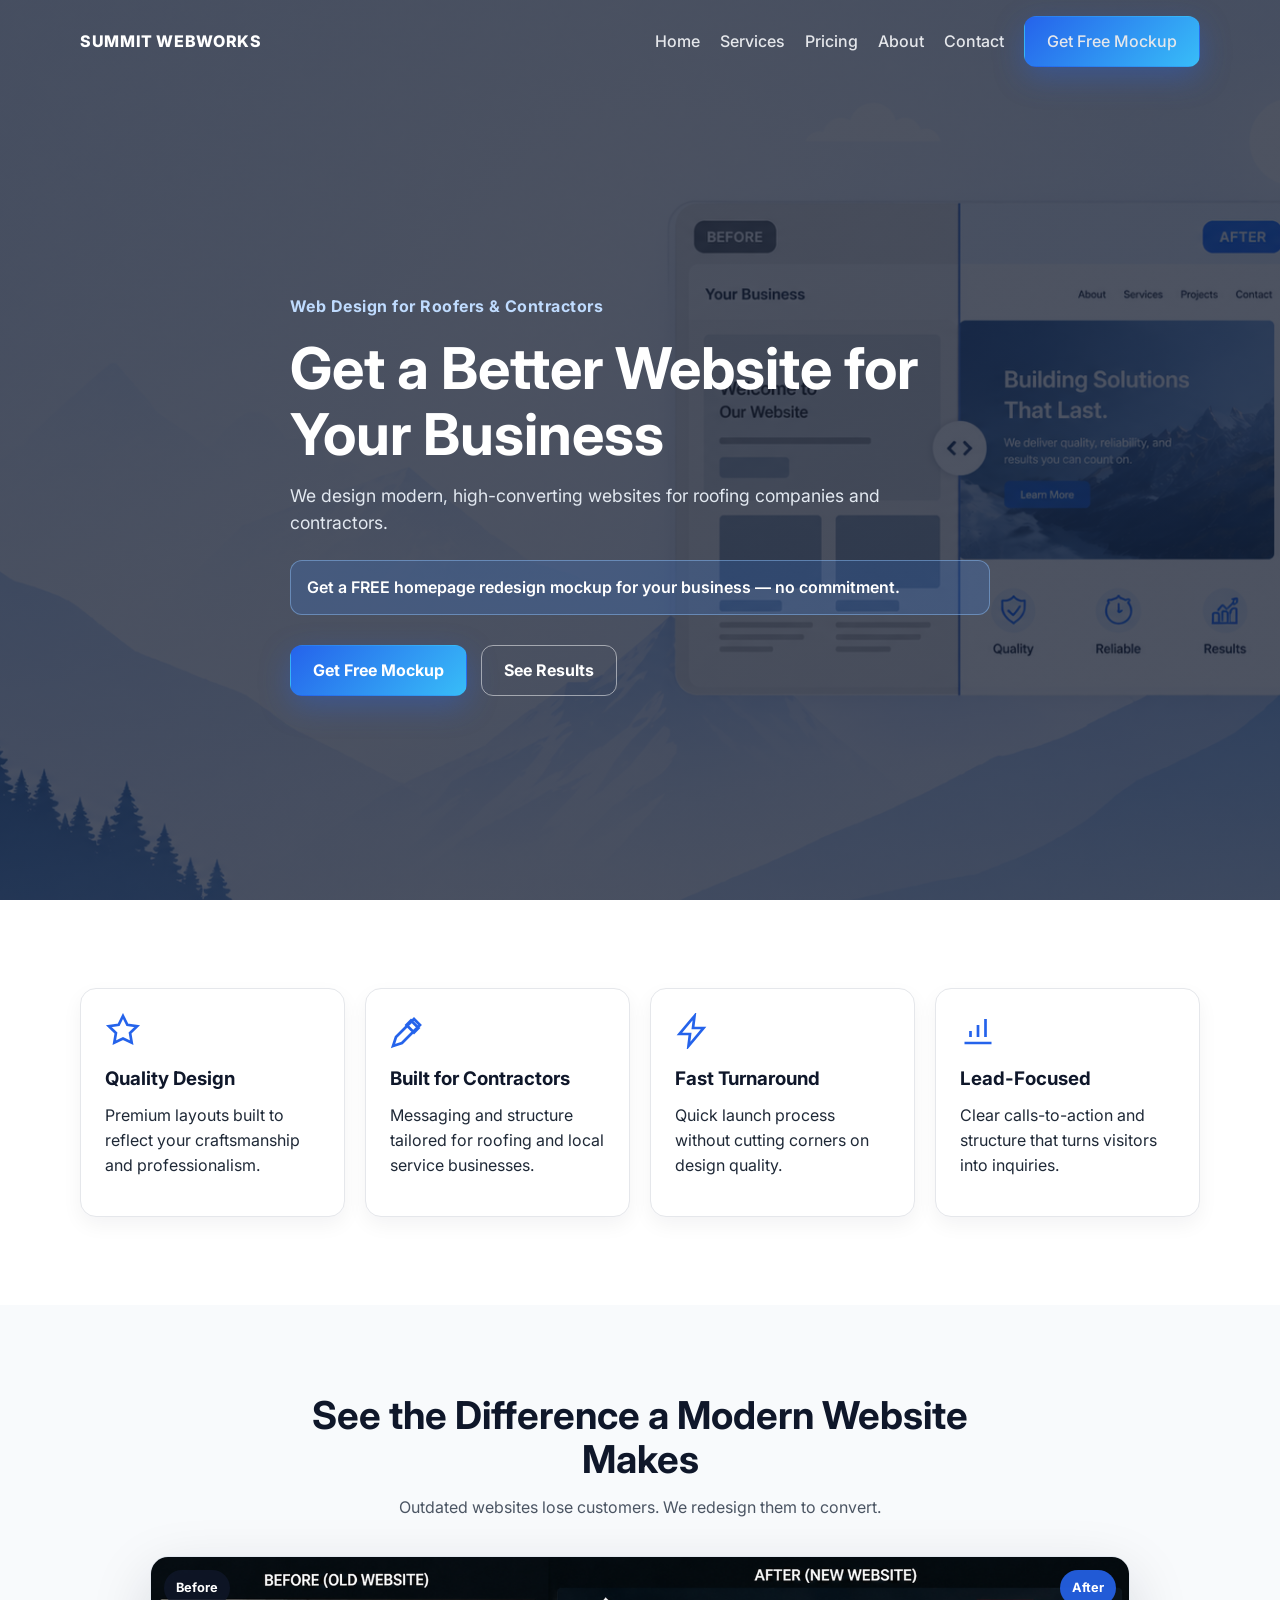
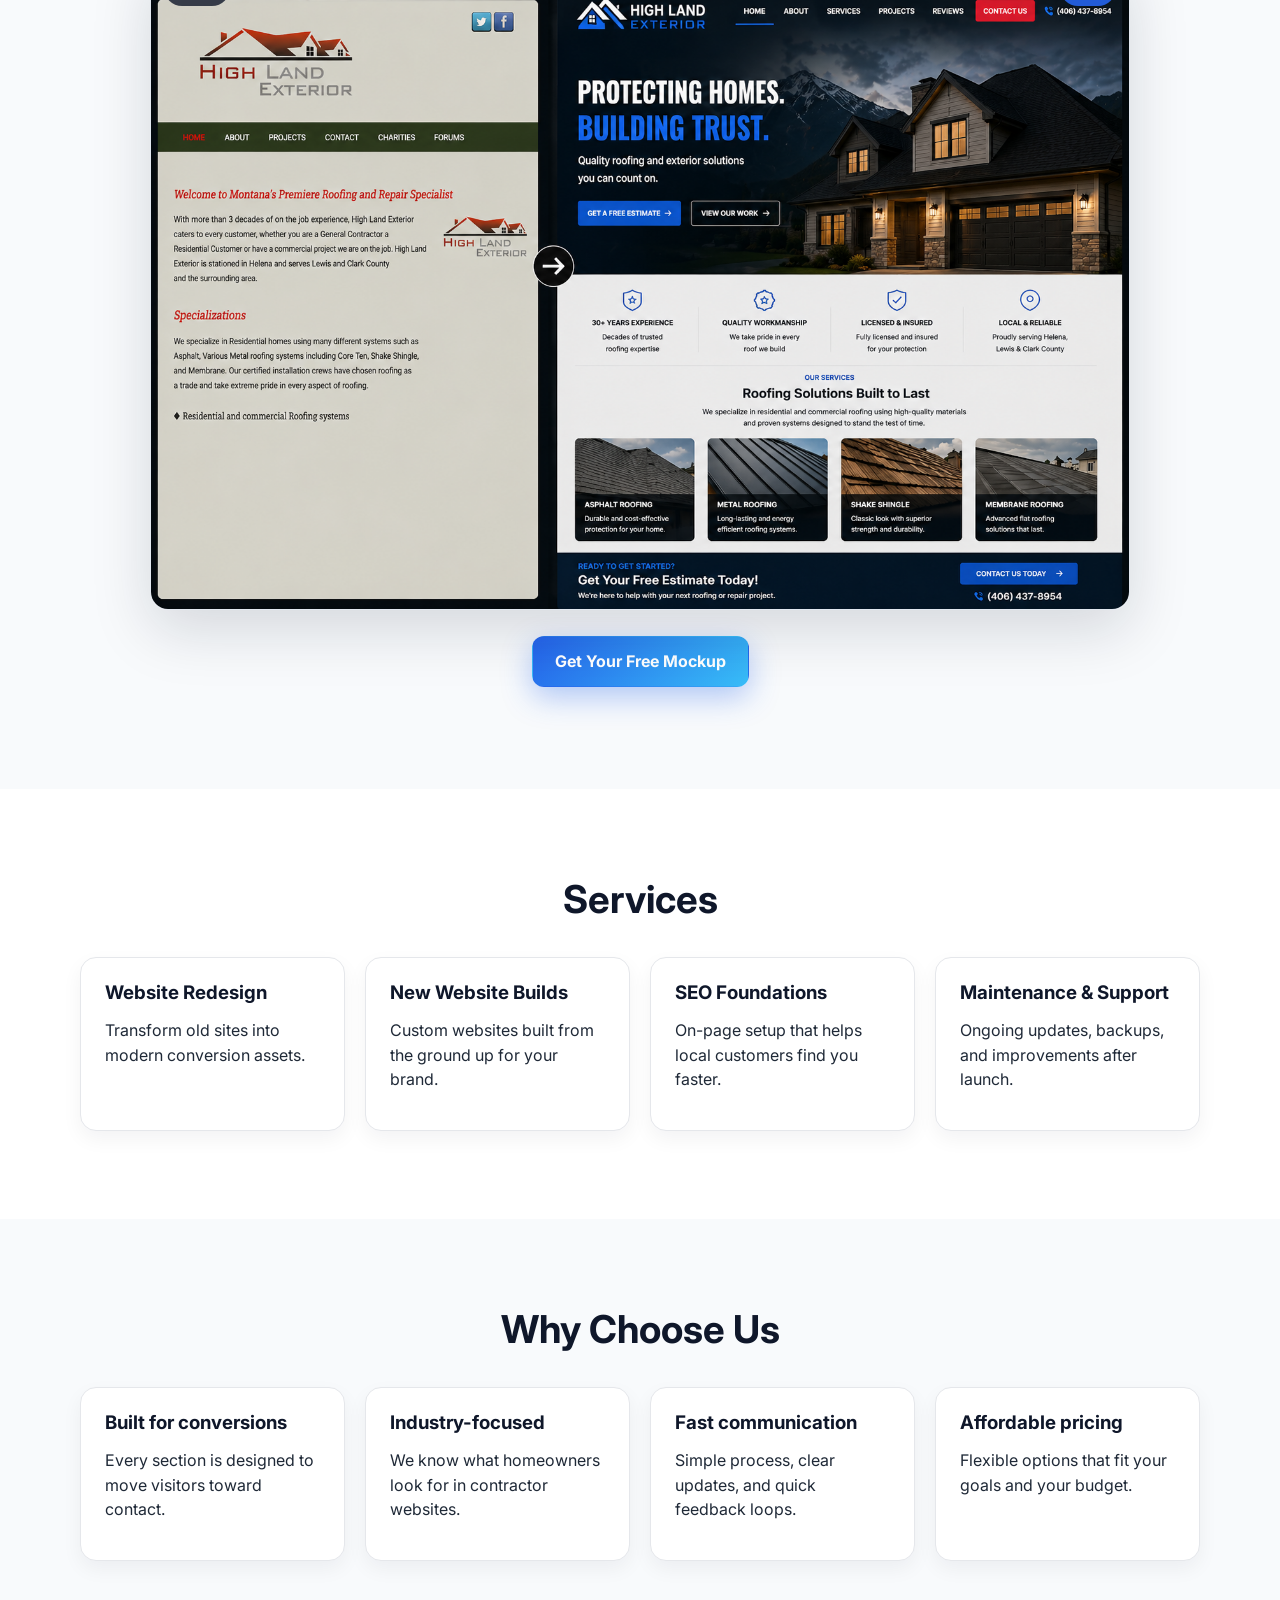
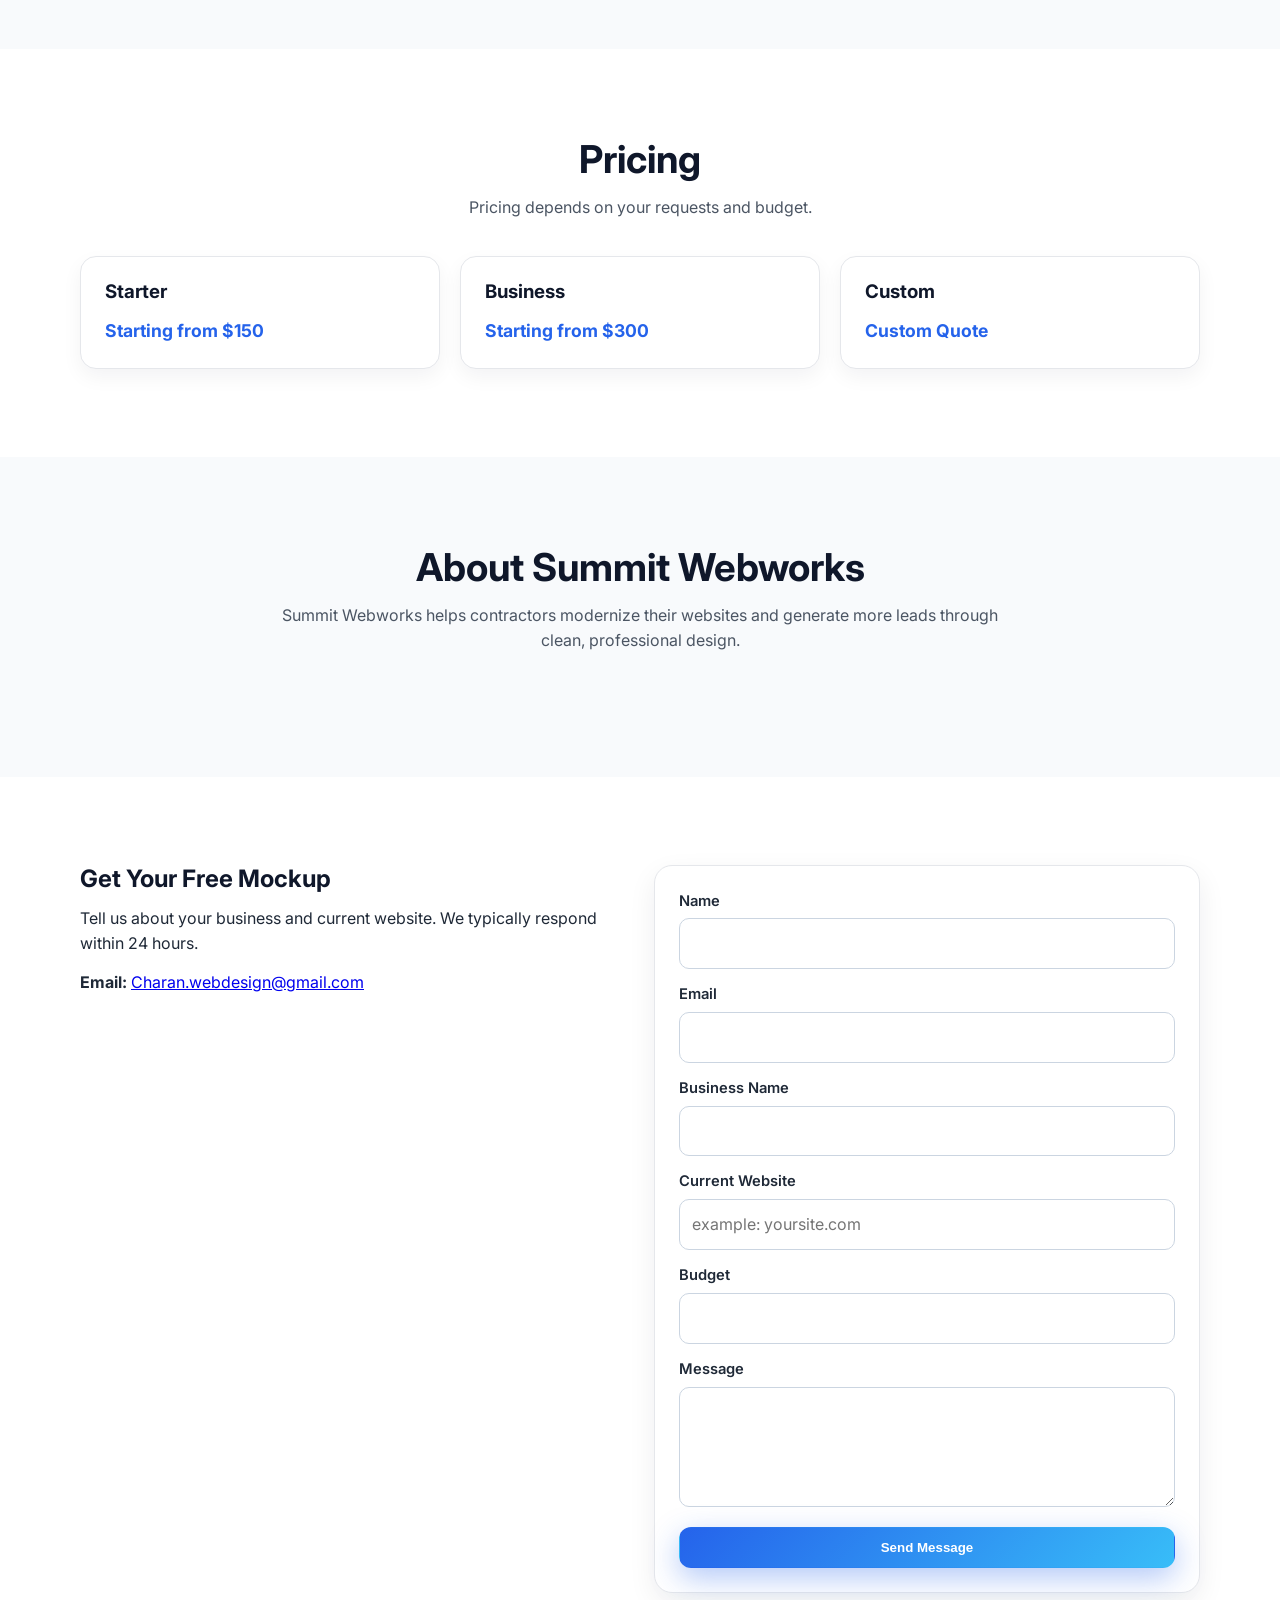
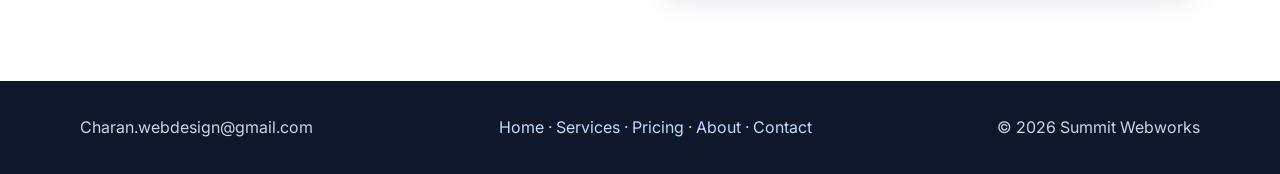
==== commit f1d77171: "Merge branch 'main' into codex/create-single-page-website-for-summit-webworks-tk6sh1" ====
--- a/index.html
+++ b/index.html
@@ -1,7 +1,235 @@
-<!doctype html><html lang='en'><head><meta charset='UTF-8'><meta name='viewport' content='width=device-width,initial-scale=1'><title>Summit Webworks</title><link rel='preconnect' href='https://fonts.googleapis.com'><link rel='preconnect' href='https://fonts.gstatic.com' crossorigin><link href='https://fonts.googleapis.com/css2?family=Inter:wght@400;500;600;700;800&display=swap' rel='stylesheet'><link rel='stylesheet' href='styles.css'></head><body>
-<header class='navbar' id='nav'><div class='container nav-wrap'><a class='brand' href='index.html'>SUMMIT WEBWORKS</a><nav class='nav-links'><a href='index.html'>Home</a><a href='services.html'>Services</a><a href='pricing.html'>Pricing</a><a href='about.html'>About</a><a href='contact.html'>Contact</a><a class='btn btn-primary' href='contact.html'>Get Free Mockup</a></nav></div></header>
-<section class='hero'><div class='container hero-content'><p class='fade-in'>Web Design for Contractors</p><h1 class='fade-in delay-1'>Get a Better Website for Your Business</h1><p class='fade-in delay-2'>We design modern, high-converting websites for roofing companies and contractors.</p><div class='offer'>Get a FREE homepage redesign mockup for your business — no commitment.</div><a href='contact.html' class='btn btn-primary'>Get Free Mockup</a> <a href='#results' class='btn btn-ghost'>See Results</a></div></section>
-<section><div class='container reveal'><div class='section-head'><h2>Trust Signals That Convert</h2></div><div class='grid-4'><article class='card'><h3>Quality Design</h3><p>High-end visuals that match your craftsmanship.</p></article><article class='card'><h3>Built for Contractors</h3><p>Messaging focused on roofing and local services.</p></article><article class='card'><h3>Fast Turnaround</h3><p>Quick feedback cycles and launch-ready delivery.</p></article><article class='card'><h3>Lead-Focused</h3><p>Clear CTA paths that increase phone calls and forms.</p></article></div></div></section>
-<section class='alt' id='results'><div class='container reveal'><div class='section-head'><h2>See the Difference a Modern Website Makes</h2><p>Outdated websites lose customers. We redesign them to convert.</p></div><img class='comparison' src='assets/before-after-uploaded.png' alt='Before and after redesign'><p style='text-align:center;margin-top:20px'><a class='btn btn-primary' href='contact.html'>Get Your Free Mockup</a></p></div></section>
-<section><div class='container reveal'><div class='section-head'><h2>Real Business Outcomes</h2></div><div class='grid-3'><div class='card'><div class='metric'>+41%</div><p>Average increase in contact form submissions after redesign.</p></div><div class='card'><div class='metric'>2x</div><p>Better mobile experience for homeowners searching services.</p></div><div class='card'><div class='metric'>7-14</div><p>Days typical turnaround for first launch-ready version.</p></div></div></div></section>
-<footer><div class='container footer-wrap'><div>Charan.webdesign@gmail.com</div><div>© <span id='year'></span> Summit Webworks</div></div></footer><script src='app.js'></script></body></html>
+<!DOCTYPE html>
+<html lang="en">
+<head>
+  <meta charset="UTF-8" />
+  <meta name="viewport" content="width=device-width, initial-scale=1.0" />
+  <title>Summit Webworks | High-Converting Websites for Contractors</title>
+  <meta name="description" content="Summit Webworks designs modern, lead-focused websites for roofing companies and contractors. Get a free homepage redesign mockup." />
+  <link rel="preconnect" href="https://fonts.googleapis.com">
+  <link rel="preconnect" href="https://fonts.gstatic.com" crossorigin>
+  <link href="https://fonts.googleapis.com/css2?family=Inter:wght@400;500;600;700;800&display=swap" rel="stylesheet">
+  <style>
+    :root {
+      --navy: #0F172A;
+      --blue: #2563EB;
+      --light-blue: #38BDF8;
+      --white: #FFFFFF;
+      --gray: #F8FAFC;
+      --text: #1F2937;
+      --shadow: 0 20px 60px rgba(15, 23, 42, 0.15);
+    }
+    * { box-sizing: border-box; }
+    html { scroll-behavior: smooth; }
+    body {
+      margin: 0;
+      font-family: 'Inter', system-ui, -apple-system, sans-serif;
+      color: var(--text);
+      background: var(--white);
+      line-height: 1.55;
+    }
+    .container { width: min(1120px, 92%); margin: 0 auto; }
+    section { padding: 88px 0; }
+    h1,h2,h3 { margin: 0 0 14px; color: var(--navy); line-height: 1.15; }
+    p { margin: 0 0 14px; }
+
+    .navbar {
+      position: fixed; inset: 0 0 auto 0; z-index: 99;
+      background: transparent; transition: all .25s ease;
+      border-bottom: 1px solid transparent;
+    }
+    .navbar.scrolled { background: rgba(15, 23, 42, .92); backdrop-filter: blur(10px); border-bottom-color: rgba(255,255,255,.16); }
+    .nav-wrap { display: flex; align-items: center; justify-content: space-between; gap: 20px; padding: 16px 0; }
+    .brand { color: #fff; font-weight: 800; letter-spacing: .04em; text-decoration: none; }
+    .nav-links { display: flex; gap: 20px; align-items: center; flex-wrap: wrap; }
+    .nav-links a { color: #e5e7eb; text-decoration: none; font-weight: 500; }
+
+    .btn {
+      display: inline-flex; align-items: center; justify-content: center; gap: 8px;
+      padding: 12px 22px; border-radius: 12px; border: 1px solid transparent;
+      text-decoration: none; font-weight: 700; transition: transform .2s ease, box-shadow .2s ease, background .2s ease;
+    }
+    .btn-primary { background: linear-gradient(135deg, var(--blue), var(--light-blue)); color: #fff; box-shadow: 0 10px 30px rgba(37, 99, 235, .35); }
+    .btn-primary:hover { transform: translateY(-2px); box-shadow: 0 14px 34px rgba(37, 99, 235, .45); }
+    .btn-outline { background: transparent; color: #fff; border-color: rgba(255,255,255,.5); }
+    .btn-outline:hover { transform: translateY(-2px); background: rgba(255,255,255,.1); }
+
+    .hero {
+      min-height: 100vh; display: grid; place-items: center; position: relative; color: #fff;
+      background: linear-gradient(rgba(15,23,42,.74), rgba(15,23,42,.74)), url('hero-image.png') center/cover no-repeat, linear-gradient(140deg, #dbeafe, #eff6ff);
+      text-align: left;
+    }
+    .hero-content { padding-top: 90px; max-width: 700px; }
+    .eyebrow { color: #bfdbfe; font-weight: 700; margin-bottom: 16px; letter-spacing: .03em; }
+    h1 { font-size: clamp(2rem, 4.5vw, 3.6rem); color: #fff; }
+    .hero p { color: #e2e8f0; font-size: 1.1rem; max-width: 650px; }
+    .offer { margin: 24px 0 30px; padding: 14px 16px; background: rgba(59,130,246,.2); border: 1px solid rgba(147,197,253,.45); border-radius: 12px; font-weight: 600; }
+    .hero-actions { display: flex; flex-wrap: wrap; gap: 14px; }
+
+    .grid-4 { display: grid; grid-template-columns: repeat(4, 1fr); gap: 20px; }
+    .card {
+      background: #fff; border: 1px solid #e5e7eb; border-radius: 16px; padding: 24px; box-shadow: 0 8px 20px rgba(15, 23, 42, .05);
+      transition: transform .2s ease, box-shadow .2s ease;
+    }
+    .card:hover { transform: translateY(-6px); box-shadow: 0 18px 34px rgba(15, 23, 42, .1); }
+    .icon { width: 36px; height: 36px; color: var(--blue); margin-bottom: 12px; }
+
+    .section-head { text-align: center; max-width: 760px; margin: 0 auto 36px; }
+    .section-head h2 { font-size: clamp(1.6rem, 3.3vw, 2.4rem); }
+    .section-head p { color: #4b5563; }
+
+    .before-after { background: var(--gray); }
+    .comparison-wrap { max-width: 980px; margin: 0 auto; position: relative; }
+    .comparison-img { width: 100%; display: block; border-radius: 18px; box-shadow: var(--shadow); border: 1px solid #e2e8f0; }
+    .label { position: absolute; top: 14px; font-size: .8rem; font-weight: 700; color: #fff; background: rgba(15,23,42,.8); padding: 8px 12px; border-radius: 999px; }
+    .label.before { left: 14px; }
+    .label.after { right: 14px; background: rgba(37,99,235,.9); }
+
+    .pricing .card strong { color: var(--blue); font-size: 1.1rem; }
+    .contact-wrap { display: grid; grid-template-columns: 1fr 1fr; gap: 28px; }
+    form { background: #fff; border: 1px solid #e5e7eb; border-radius: 18px; padding: 24px; box-shadow: 0 10px 28px rgba(15, 23, 42, .07); }
+    .field { margin-bottom: 14px; }
+    label { display: block; font-size: .92rem; margin-bottom: 6px; font-weight: 600; }
+    input, textarea {
+      width: 100%; padding: 12px 12px; border-radius: 10px; border: 1px solid #cbd5e1; font: inherit;
+    }
+    textarea { min-height: 120px; resize: vertical; }
+
+    footer { background: var(--navy); color: #cbd5e1; padding: 34px 0; }
+    footer a { color: #bfdbfe; text-decoration: none; }
+    .footer-grid { display:flex; justify-content: space-between; gap:20px; flex-wrap:wrap; }
+
+    .reveal { opacity: 0; transform: translateY(18px); transition: opacity .5s ease, transform .5s ease; }
+    .reveal.show { opacity: 1; transform: translateY(0); }
+
+    @media (max-width: 920px) {
+      .grid-4 { grid-template-columns: repeat(2, 1fr); }
+      .contact-wrap { grid-template-columns: 1fr; }
+      .nav-links a:not(.btn) { display: none; }
+    }
+    @media (max-width: 620px) {
+      section { padding: 72px 0; }
+      .grid-4 { grid-template-columns: 1fr; }
+      .hero-actions .btn { width: 100%; }
+    }
+  </style>
+</head>
+<body>
+  <header class="navbar" id="navbar">
+    <div class="container nav-wrap">
+      <a href="#home" class="brand">SUMMIT WEBWORKS</a>
+      <nav class="nav-links">
+        <a href="#home">Home</a><a href="#services">Services</a><a href="#pricing">Pricing</a><a href="#about">About</a><a href="#contact">Contact</a>
+        <a href="#contact" class="btn btn-primary">Get Free Mockup</a>
+      </nav>
+    </div>
+  </header>
+
+  <section class="hero" id="home">
+    <div class="container hero-content reveal">
+      <div class="eyebrow">Web Design for Roofers & Contractors</div>
+      <h1>Get a Better Website for Your Business</h1>
+      <p>We design modern, high-converting websites for roofing companies and contractors.</p>
+      <div class="offer">Get a FREE homepage redesign mockup for your business — no commitment.</div>
+      <div class="hero-actions">
+        <a href="#contact" class="btn btn-primary">Get Free Mockup</a>
+        <a href="#results" class="btn btn-outline">See Results</a>
+      </div>
+    </div>
+  </section>
+
+  <section>
+    <div class="container grid-4 reveal">
+      <article class="card"><svg class="icon" viewBox="0 0 24 24" fill="none" stroke="currentColor" stroke-width="1.8"><path d="M12 2l2.9 5.9 6.5.9-4.7 4.5 1.1 6.5L12 17l-5.8 2.8 1.1-6.5L2.6 8.8l6.5-.9z"/></svg><h3>Quality Design</h3><p>Premium layouts built to reflect your craftsmanship and professionalism.</p></article>
+      <article class="card"><svg class="icon" viewBox="0 0 24 24" fill="none" stroke="currentColor" stroke-width="1.8"><path d="M14 5l5 5-3 3-5-5zM2 22l6-2 12-12-4-4L4 16z"/></svg><h3>Built for Contractors</h3><p>Messaging and structure tailored for roofing and local service businesses.</p></article>
+      <article class="card"><svg class="icon" viewBox="0 0 24 24" fill="none" stroke="currentColor" stroke-width="1.8"><path d="M13 2L3 14h7l-1 8 10-12h-7z"/></svg><h3>Fast Turnaround</h3><p>Quick launch process without cutting corners on design quality.</p></article>
+      <article class="card"><svg class="icon" viewBox="0 0 24 24" fill="none" stroke="currentColor" stroke-width="1.8"><path d="M3 20h18M7 16v-4m5 4V8m5 8V4"/></svg><h3>Lead-Focused</h3><p>Clear calls-to-action and structure that turns visitors into inquiries.</p></article>
+    </div>
+  </section>
+
+  <section class="before-after" id="results">
+    <div class="container reveal">
+      <div class="section-head"><h2>See the Difference a Modern Website Makes</h2><p>Outdated websites lose customers. We redesign them to convert.</p></div>
+      <div class="comparison-wrap">
+        <span class="label before">Before</span><span class="label after">After</span>
+        <img class="comparison-img" src="before-after.png" alt="Before and after website redesign comparison" loading="lazy">
+      </div>
+      <p style="text-align:center;margin-top:26px"><a href="#contact" class="btn btn-primary">Get Your Free Mockup</a></p>
+    </div>
+  </section>
+
+  <section id="services">
+    <div class="container reveal">
+      <div class="section-head"><h2>Services</h2></div>
+      <div class="grid-4">
+        <article class="card"><h3>Website Redesign</h3><p>Transform old sites into modern conversion assets.</p></article>
+        <article class="card"><h3>New Website Builds</h3><p>Custom websites built from the ground up for your brand.</p></article>
+        <article class="card"><h3>SEO Foundations</h3><p>On-page setup that helps local customers find you faster.</p></article>
+        <article class="card"><h3>Maintenance & Support</h3><p>Ongoing updates, backups, and improvements after launch.</p></article>
+      </div>
+    </div>
+  </section>
+
+  <section style="background:#f8fafc">
+    <div class="container reveal"><div class="section-head"><h2>Why Choose Us</h2></div>
+      <div class="grid-4">
+        <article class="card"><h3>Built for conversions</h3><p>Every section is designed to move visitors toward contact.</p></article>
+        <article class="card"><h3>Industry-focused</h3><p>We know what homeowners look for in contractor websites.</p></article>
+        <article class="card"><h3>Fast communication</h3><p>Simple process, clear updates, and quick feedback loops.</p></article>
+        <article class="card"><h3>Affordable pricing</h3><p>Flexible options that fit your goals and your budget.</p></article>
+      </div>
+    </div>
+  </section>
+
+  <section class="pricing" id="pricing">
+    <div class="container reveal"><div class="section-head"><h2>Pricing</h2><p>Pricing depends on your requests and budget.</p></div>
+      <div class="grid-4" style="grid-template-columns:repeat(3,1fr)">
+        <article class="card"><h3>Starter</h3><strong>Starting from $150</strong></article>
+        <article class="card"><h3>Business</h3><strong>Starting from $300</strong></article>
+        <article class="card"><h3>Custom</h3><strong>Custom Quote</strong></article>
+      </div>
+    </div>
+  </section>
+
+  <section id="about" style="background:#f8fafc">
+    <div class="container section-head reveal">
+      <h2>About Summit Webworks</h2>
+      <p>Summit Webworks helps contractors modernize their websites and generate more leads through clean, professional design.</p>
+    </div>
+  </section>
+
+  <section id="contact">
+    <div class="container contact-wrap reveal">
+      <div>
+        <h2>Get Your Free Mockup</h2>
+        <p>Tell us about your business and current website. We typically respond within 24 hours.</p>
+        <p><strong>Email:</strong> <a href="mailto:Charan.webdesign@gmail.com">Charan.webdesign@gmail.com</a></p>
+      </div>
+      <form action="https://formspree.io/f/xgorjraa" method="POST">
+        <div class="field"><label for="name">Name</label><input id="name" name="name" required></div>
+        <div class="field"><label for="email">Email</label><input type="email" id="email" name="email" required></div>
+        <div class="field"><label for="business">Business Name</label><input id="business" name="business_name" required></div>
+        <div class="field"><label for="website">Current Website</label><input id="website" name="current_website" placeholder="example: yoursite.com"></div>
+        <div class="field"><label for="budget">Budget</label><input id="budget" name="budget"></div>
+        <div class="field"><label for="message">Message</label><textarea id="message" name="message" required></textarea></div>
+        <button class="btn btn-primary" type="submit" style="width:100%">Send Message</button>
+      </form>
+    </div>
+  </section>
+
+  <footer>
+    <div class="container footer-grid">
+      <div>Charan.webdesign@gmail.com</div>
+      <div><a href="#home">Home</a> · <a href="#services">Services</a> · <a href="#pricing">Pricing</a> · <a href="#about">About</a> · <a href="#contact">Contact</a></div>
+      <div>© <span id="year"></span> Summit Webworks</div>
+    </div>
+  </footer>
+
+  <script>
+    const nav = document.getElementById('navbar');
+    window.addEventListener('scroll', () => nav.classList.toggle('scrolled', window.scrollY > 20));
+    document.getElementById('year').textContent = new Date().getFullYear();
+    const observer = new IntersectionObserver((entries)=>entries.forEach(e=>e.isIntersecting&&e.target.classList.add('show')), {threshold: .15});
+    document.querySelectorAll('.reveal').forEach(el=>observer.observe(el));
+  </script>
+</body>
+</html>
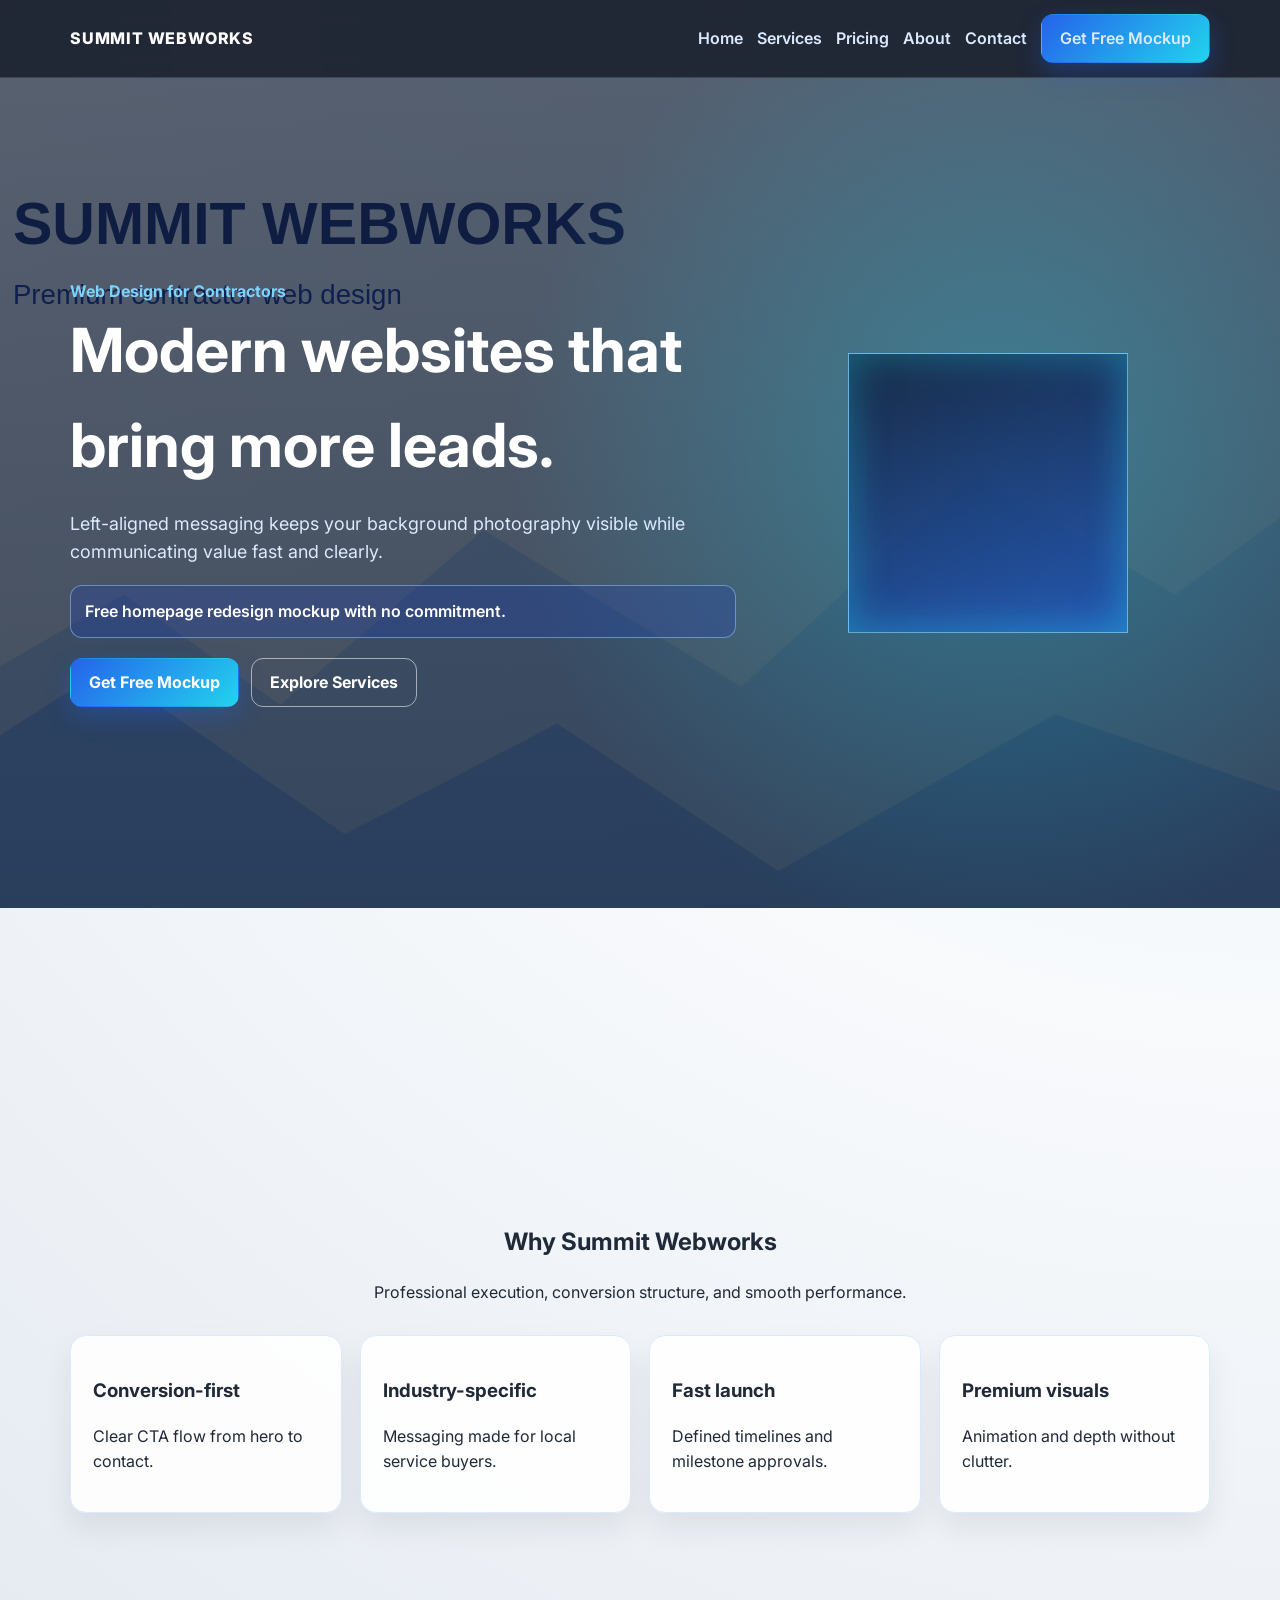
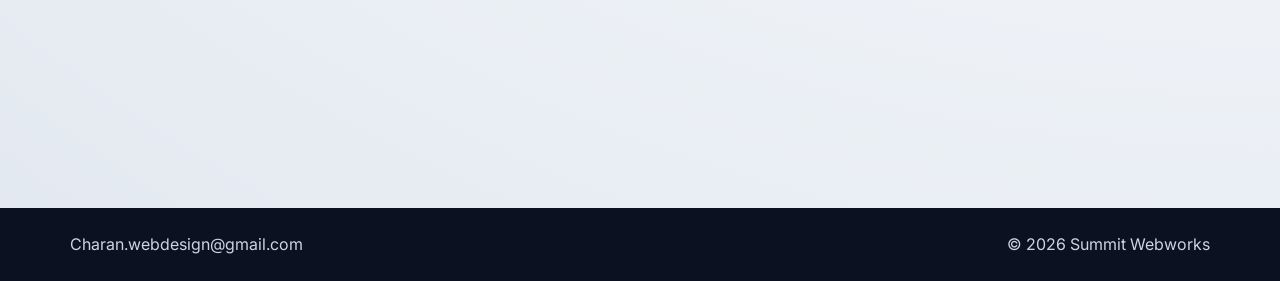
==== commit 23015360: "Redesign site into full multi-page 3D animated experience" ====
--- a/index.html
+++ b/index.html
@@ -1,235 +1,6 @@
-<!DOCTYPE html>
-<html lang="en">
-<head>
-  <meta charset="UTF-8" />
-  <meta name="viewport" content="width=device-width, initial-scale=1.0" />
-  <title>Summit Webworks | High-Converting Websites for Contractors</title>
-  <meta name="description" content="Summit Webworks designs modern, lead-focused websites for roofing companies and contractors. Get a free homepage redesign mockup." />
-  <link rel="preconnect" href="https://fonts.googleapis.com">
-  <link rel="preconnect" href="https://fonts.gstatic.com" crossorigin>
-  <link href="https://fonts.googleapis.com/css2?family=Inter:wght@400;500;600;700;800&display=swap" rel="stylesheet">
-  <style>
-    :root {
-      --navy: #0F172A;
-      --blue: #2563EB;
-      --light-blue: #38BDF8;
-      --white: #FFFFFF;
-      --gray: #F8FAFC;
-      --text: #1F2937;
-      --shadow: 0 20px 60px rgba(15, 23, 42, 0.15);
-    }
-    * { box-sizing: border-box; }
-    html { scroll-behavior: smooth; }
-    body {
-      margin: 0;
-      font-family: 'Inter', system-ui, -apple-system, sans-serif;
-      color: var(--text);
-      background: var(--white);
-      line-height: 1.55;
-    }
-    .container { width: min(1120px, 92%); margin: 0 auto; }
-    section { padding: 88px 0; }
-    h1,h2,h3 { margin: 0 0 14px; color: var(--navy); line-height: 1.15; }
-    p { margin: 0 0 14px; }
-
-    .navbar {
-      position: fixed; inset: 0 0 auto 0; z-index: 99;
-      background: transparent; transition: all .25s ease;
-      border-bottom: 1px solid transparent;
-    }
-    .navbar.scrolled { background: rgba(15, 23, 42, .92); backdrop-filter: blur(10px); border-bottom-color: rgba(255,255,255,.16); }
-    .nav-wrap { display: flex; align-items: center; justify-content: space-between; gap: 20px; padding: 16px 0; }
-    .brand { color: #fff; font-weight: 800; letter-spacing: .04em; text-decoration: none; }
-    .nav-links { display: flex; gap: 20px; align-items: center; flex-wrap: wrap; }
-    .nav-links a { color: #e5e7eb; text-decoration: none; font-weight: 500; }
-
-    .btn {
-      display: inline-flex; align-items: center; justify-content: center; gap: 8px;
-      padding: 12px 22px; border-radius: 12px; border: 1px solid transparent;
-      text-decoration: none; font-weight: 700; transition: transform .2s ease, box-shadow .2s ease, background .2s ease;
-    }
-    .btn-primary { background: linear-gradient(135deg, var(--blue), var(--light-blue)); color: #fff; box-shadow: 0 10px 30px rgba(37, 99, 235, .35); }
-    .btn-primary:hover { transform: translateY(-2px); box-shadow: 0 14px 34px rgba(37, 99, 235, .45); }
-    .btn-outline { background: transparent; color: #fff; border-color: rgba(255,255,255,.5); }
-    .btn-outline:hover { transform: translateY(-2px); background: rgba(255,255,255,.1); }
-
-    .hero {
-      min-height: 100vh; display: grid; place-items: center; position: relative; color: #fff;
-      background: linear-gradient(rgba(15,23,42,.74), rgba(15,23,42,.74)), url('hero-image.png') center/cover no-repeat, linear-gradient(140deg, #dbeafe, #eff6ff);
-      text-align: left;
-    }
-    .hero-content { padding-top: 90px; max-width: 700px; }
-    .eyebrow { color: #bfdbfe; font-weight: 700; margin-bottom: 16px; letter-spacing: .03em; }
-    h1 { font-size: clamp(2rem, 4.5vw, 3.6rem); color: #fff; }
-    .hero p { color: #e2e8f0; font-size: 1.1rem; max-width: 650px; }
-    .offer { margin: 24px 0 30px; padding: 14px 16px; background: rgba(59,130,246,.2); border: 1px solid rgba(147,197,253,.45); border-radius: 12px; font-weight: 600; }
-    .hero-actions { display: flex; flex-wrap: wrap; gap: 14px; }
-
-    .grid-4 { display: grid; grid-template-columns: repeat(4, 1fr); gap: 20px; }
-    .card {
-      background: #fff; border: 1px solid #e5e7eb; border-radius: 16px; padding: 24px; box-shadow: 0 8px 20px rgba(15, 23, 42, .05);
-      transition: transform .2s ease, box-shadow .2s ease;
-    }
-    .card:hover { transform: translateY(-6px); box-shadow: 0 18px 34px rgba(15, 23, 42, .1); }
-    .icon { width: 36px; height: 36px; color: var(--blue); margin-bottom: 12px; }
-
-    .section-head { text-align: center; max-width: 760px; margin: 0 auto 36px; }
-    .section-head h2 { font-size: clamp(1.6rem, 3.3vw, 2.4rem); }
-    .section-head p { color: #4b5563; }
-
-    .before-after { background: var(--gray); }
-    .comparison-wrap { max-width: 980px; margin: 0 auto; position: relative; }
-    .comparison-img { width: 100%; display: block; border-radius: 18px; box-shadow: var(--shadow); border: 1px solid #e2e8f0; }
-    .label { position: absolute; top: 14px; font-size: .8rem; font-weight: 700; color: #fff; background: rgba(15,23,42,.8); padding: 8px 12px; border-radius: 999px; }
-    .label.before { left: 14px; }
-    .label.after { right: 14px; background: rgba(37,99,235,.9); }
-
-    .pricing .card strong { color: var(--blue); font-size: 1.1rem; }
-    .contact-wrap { display: grid; grid-template-columns: 1fr 1fr; gap: 28px; }
-    form { background: #fff; border: 1px solid #e5e7eb; border-radius: 18px; padding: 24px; box-shadow: 0 10px 28px rgba(15, 23, 42, .07); }
-    .field { margin-bottom: 14px; }
-    label { display: block; font-size: .92rem; margin-bottom: 6px; font-weight: 600; }
-    input, textarea {
-      width: 100%; padding: 12px 12px; border-radius: 10px; border: 1px solid #cbd5e1; font: inherit;
-    }
-    textarea { min-height: 120px; resize: vertical; }
-
-    footer { background: var(--navy); color: #cbd5e1; padding: 34px 0; }
-    footer a { color: #bfdbfe; text-decoration: none; }
-    .footer-grid { display:flex; justify-content: space-between; gap:20px; flex-wrap:wrap; }
-
-    .reveal { opacity: 0; transform: translateY(18px); transition: opacity .5s ease, transform .5s ease; }
-    .reveal.show { opacity: 1; transform: translateY(0); }
-
-    @media (max-width: 920px) {
-      .grid-4 { grid-template-columns: repeat(2, 1fr); }
-      .contact-wrap { grid-template-columns: 1fr; }
-      .nav-links a:not(.btn) { display: none; }
-    }
-    @media (max-width: 620px) {
-      section { padding: 72px 0; }
-      .grid-4 { grid-template-columns: 1fr; }
-      .hero-actions .btn { width: 100%; }
-    }
-  </style>
-</head>
-<body>
-  <header class="navbar" id="navbar">
-    <div class="container nav-wrap">
-      <a href="#home" class="brand">SUMMIT WEBWORKS</a>
-      <nav class="nav-links">
-        <a href="#home">Home</a><a href="#services">Services</a><a href="#pricing">Pricing</a><a href="#about">About</a><a href="#contact">Contact</a>
-        <a href="#contact" class="btn btn-primary">Get Free Mockup</a>
-      </nav>
-    </div>
-  </header>
-
-  <section class="hero" id="home">
-    <div class="container hero-content reveal">
-      <div class="eyebrow">Web Design for Roofers & Contractors</div>
-      <h1>Get a Better Website for Your Business</h1>
-      <p>We design modern, high-converting websites for roofing companies and contractors.</p>
-      <div class="offer">Get a FREE homepage redesign mockup for your business — no commitment.</div>
-      <div class="hero-actions">
-        <a href="#contact" class="btn btn-primary">Get Free Mockup</a>
-        <a href="#results" class="btn btn-outline">See Results</a>
-      </div>
-    </div>
-  </section>
-
-  <section>
-    <div class="container grid-4 reveal">
-      <article class="card"><svg class="icon" viewBox="0 0 24 24" fill="none" stroke="currentColor" stroke-width="1.8"><path d="M12 2l2.9 5.9 6.5.9-4.7 4.5 1.1 6.5L12 17l-5.8 2.8 1.1-6.5L2.6 8.8l6.5-.9z"/></svg><h3>Quality Design</h3><p>Premium layouts built to reflect your craftsmanship and professionalism.</p></article>
-      <article class="card"><svg class="icon" viewBox="0 0 24 24" fill="none" stroke="currentColor" stroke-width="1.8"><path d="M14 5l5 5-3 3-5-5zM2 22l6-2 12-12-4-4L4 16z"/></svg><h3>Built for Contractors</h3><p>Messaging and structure tailored for roofing and local service businesses.</p></article>
-      <article class="card"><svg class="icon" viewBox="0 0 24 24" fill="none" stroke="currentColor" stroke-width="1.8"><path d="M13 2L3 14h7l-1 8 10-12h-7z"/></svg><h3>Fast Turnaround</h3><p>Quick launch process without cutting corners on design quality.</p></article>
-      <article class="card"><svg class="icon" viewBox="0 0 24 24" fill="none" stroke="currentColor" stroke-width="1.8"><path d="M3 20h18M7 16v-4m5 4V8m5 8V4"/></svg><h3>Lead-Focused</h3><p>Clear calls-to-action and structure that turns visitors into inquiries.</p></article>
-    </div>
-  </section>
-
-  <section class="before-after" id="results">
-    <div class="container reveal">
-      <div class="section-head"><h2>See the Difference a Modern Website Makes</h2><p>Outdated websites lose customers. We redesign them to convert.</p></div>
-      <div class="comparison-wrap">
-        <span class="label before">Before</span><span class="label after">After</span>
-        <img class="comparison-img" src="before-after.png" alt="Before and after website redesign comparison" loading="lazy">
-      </div>
-      <p style="text-align:center;margin-top:26px"><a href="#contact" class="btn btn-primary">Get Your Free Mockup</a></p>
-    </div>
-  </section>
-
-  <section id="services">
-    <div class="container reveal">
-      <div class="section-head"><h2>Services</h2></div>
-      <div class="grid-4">
-        <article class="card"><h3>Website Redesign</h3><p>Transform old sites into modern conversion assets.</p></article>
-        <article class="card"><h3>New Website Builds</h3><p>Custom websites built from the ground up for your brand.</p></article>
-        <article class="card"><h3>SEO Foundations</h3><p>On-page setup that helps local customers find you faster.</p></article>
-        <article class="card"><h3>Maintenance & Support</h3><p>Ongoing updates, backups, and improvements after launch.</p></article>
-      </div>
-    </div>
-  </section>
-
-  <section style="background:#f8fafc">
-    <div class="container reveal"><div class="section-head"><h2>Why Choose Us</h2></div>
-      <div class="grid-4">
-        <article class="card"><h3>Built for conversions</h3><p>Every section is designed to move visitors toward contact.</p></article>
-        <article class="card"><h3>Industry-focused</h3><p>We know what homeowners look for in contractor websites.</p></article>
-        <article class="card"><h3>Fast communication</h3><p>Simple process, clear updates, and quick feedback loops.</p></article>
-        <article class="card"><h3>Affordable pricing</h3><p>Flexible options that fit your goals and your budget.</p></article>
-      </div>
-    </div>
-  </section>
-
-  <section class="pricing" id="pricing">
-    <div class="container reveal"><div class="section-head"><h2>Pricing</h2><p>Pricing depends on your requests and budget.</p></div>
-      <div class="grid-4" style="grid-template-columns:repeat(3,1fr)">
-        <article class="card"><h3>Starter</h3><strong>Starting from $150</strong></article>
-        <article class="card"><h3>Business</h3><strong>Starting from $300</strong></article>
-        <article class="card"><h3>Custom</h3><strong>Custom Quote</strong></article>
-      </div>
-    </div>
-  </section>
-
-  <section id="about" style="background:#f8fafc">
-    <div class="container section-head reveal">
-      <h2>About Summit Webworks</h2>
-      <p>Summit Webworks helps contractors modernize their websites and generate more leads through clean, professional design.</p>
-    </div>
-  </section>
-
-  <section id="contact">
-    <div class="container contact-wrap reveal">
-      <div>
-        <h2>Get Your Free Mockup</h2>
-        <p>Tell us about your business and current website. We typically respond within 24 hours.</p>
-        <p><strong>Email:</strong> <a href="mailto:Charan.webdesign@gmail.com">Charan.webdesign@gmail.com</a></p>
-      </div>
-      <form action="https://formspree.io/f/xgorjraa" method="POST">
-        <div class="field"><label for="name">Name</label><input id="name" name="name" required></div>
-        <div class="field"><label for="email">Email</label><input type="email" id="email" name="email" required></div>
-        <div class="field"><label for="business">Business Name</label><input id="business" name="business_name" required></div>
-        <div class="field"><label for="website">Current Website</label><input id="website" name="current_website" placeholder="example: yoursite.com"></div>
-        <div class="field"><label for="budget">Budget</label><input id="budget" name="budget"></div>
-        <div class="field"><label for="message">Message</label><textarea id="message" name="message" required></textarea></div>
-        <button class="btn btn-primary" type="submit" style="width:100%">Send Message</button>
-      </form>
-    </div>
-  </section>
-
-  <footer>
-    <div class="container footer-grid">
-      <div>Charan.webdesign@gmail.com</div>
-      <div><a href="#home">Home</a> · <a href="#services">Services</a> · <a href="#pricing">Pricing</a> · <a href="#about">About</a> · <a href="#contact">Contact</a></div>
-      <div>© <span id="year"></span> Summit Webworks</div>
-    </div>
-  </footer>
-
-  <script>
-    const nav = document.getElementById('navbar');
-    window.addEventListener('scroll', () => nav.classList.toggle('scrolled', window.scrollY > 20));
-    document.getElementById('year').textContent = new Date().getFullYear();
-    const observer = new IntersectionObserver((entries)=>entries.forEach(e=>e.isIntersecting&&e.target.classList.add('show')), {threshold: .15});
-    document.querySelectorAll('.reveal').forEach(el=>observer.observe(el));
-  </script>
-</body>
-</html>
+<!doctype html>
+<html lang='en'><head><meta charset='UTF-8'><meta name='viewport' content='width=device-width,initial-scale=1'><title>Summit Webworks | Contractor Websites</title><link href='https://fonts.googleapis.com/css2?family=Inter:wght@400;500;600;700;800&display=swap' rel='stylesheet'><link rel='stylesheet' href='styles.css'></head><body>
+<header class='navbar'><div class='container nav-wrap'><a class='brand' href='index.html'>SUMMIT WEBWORKS</a><nav class='nav-links'><a href='index.html'>Home</a><a href='services.html'>Services</a><a href='pricing.html'>Pricing</a><a href='about.html'>About</a><a href='contact.html'>Contact</a><a class='btn btn-primary' href='contact.html'>Get Free Mockup</a></nav></div></header>
+<section class='page-hero'><div class='container hero-layout'><div class='hero-copy reveal'><div style='color:#7dd3fc;font-weight:700'>Web Design for Contractors</div><h1>Modern websites that bring more leads.</h1><p>Left-aligned messaging keeps your background photography visible while communicating value fast and clearly.</p><div class='offer'>Free homepage redesign mockup with no commitment.</div><div class='hero-actions'><a class='btn btn-primary' href='contact.html'>Get Free Mockup</a><a class='btn btn-outline' href='services.html'>Explore Services</a></div></div><div class='floating-cube reveal'><div class='face f1'></div><div class='face f2'></div><div class='face f3'></div><div class='face f4'></div><div class='face f5'></div><div class='face f6'></div></div></div></section>
+<section class='full-height'><div class='container reveal'><div class='section-head'><h2>Why Summit Webworks</h2><p>Professional execution, conversion structure, and smooth performance.</p></div><div class='grid-4'><article class='card'><h3>Conversion-first</h3><p>Clear CTA flow from hero to contact.</p></article><article class='card'><h3>Industry-specific</h3><p>Messaging made for local service buyers.</p></article><article class='card'><h3>Fast launch</h3><p>Defined timelines and milestone approvals.</p></article><article class='card'><h3>Premium visuals</h3><p>Animation and depth without clutter.</p></article></div></div></section>
+<footer><div class='container footer-grid'><div>Charan.webdesign@gmail.com</div><div>© <span id='year'></span> Summit Webworks</div></div></footer><script src='app.js'></script></body></html>
--- a/styles.css
+++ b/styles.css
@@ -0,0 +1,92 @@
+:root {
+  --navy: #0f172a;
+  --slate: #1e293b;
+  --blue: #2563eb;
+  --cyan: #22d3ee;
+  --ink: #0b1120;
+  --white: #ffffff;
+  --gray: #f1f5f9;
+}
+* { box-sizing: border-box; }
+html, body { margin: 0; padding: 0; }
+body {
+  font-family: Inter, system-ui, -apple-system, sans-serif;
+  color: #1f2937;
+  background: radial-gradient(circle at top right, #e0f2fe, #f8fafc 45%, #e2e8f0 100%);
+  line-height: 1.55;
+}
+.container { width: min(1140px, 92%); margin: 0 auto; }
+.navbar {
+  position: sticky; top: 0; z-index: 100;
+  background: rgba(11, 17, 32, 0.9);
+  backdrop-filter: blur(12px);
+  border-bottom: 1px solid rgba(148, 163, 184, .25);
+}
+.nav-wrap { display: flex; justify-content: space-between; align-items: center; gap: 16px; padding: 14px 0; }
+.brand { color: #fff; text-decoration: none; font-weight: 800; letter-spacing: .05em; }
+.nav-links { display: flex; align-items: center; gap: 14px; flex-wrap: wrap; }
+.nav-links a { color: #dbeafe; text-decoration: none; font-weight: 600; }
+.btn { display: inline-flex; padding: 11px 18px; border-radius: 12px; font-weight: 700; text-decoration: none; border: 1px solid transparent; transition: all .25s ease; }
+.btn-primary { background: linear-gradient(135deg, var(--blue), var(--cyan)); color: #fff; box-shadow: 0 10px 25px rgba(37, 99, 235, 0.3); }
+.btn-primary:hover { transform: translateY(-2px) scale(1.01); }
+.btn-outline { color: #fff; border-color: rgba(255,255,255,.55); }
+.page-hero {
+  min-height: calc(100vh - 70px);
+  display: grid;
+  align-items: center;
+  background: linear-gradient(rgba(6, 12, 24, .62), rgba(6, 12, 24, .7)), url('hero-image.svg') center/cover no-repeat;
+  position: relative;
+  overflow: hidden;
+}
+.page-hero::after {
+  content: "";
+  position: absolute;
+  inset: 0;
+  background: radial-gradient(circle at 78% 45%, rgba(34, 211, 238, .33), transparent 45%);
+  pointer-events: none;
+}
+.hero-layout { position: relative; z-index: 1; display: grid; grid-template-columns: 1.2fr .8fr; gap: 30px; align-items: center; }
+.hero-copy { text-align: left; color: #fff; }
+.hero-copy h1 { font-size: clamp(2.1rem, 4.8vw, 3.8rem); margin: 0 0 12px; }
+.hero-copy p { font-size: 1.12rem; max-width: 650px; color: #dbeafe; }
+.offer { margin: 20px 0; padding: 13px 14px; border-radius: 12px; border: 1px solid rgba(147, 197, 253, .55); background: rgba(30, 64, 175, .3); font-weight: 600; }
+.hero-actions { display: flex; gap: 12px; flex-wrap: wrap; }
+.floating-cube {
+  width: 280px; aspect-ratio: 1;
+  margin-inline: auto;
+  transform-style: preserve-3d;
+  animation: spinCube 16s linear infinite;
+  position: relative;
+}
+.face { position: absolute; inset: 0; border: 1px solid rgba(125, 211, 252, .7); background: linear-gradient(140deg, rgba(15, 23, 42, .66), rgba(37, 99, 235, .45)); box-shadow: inset 0 0 40px rgba(34,211,238,.3); }
+.f1 { transform: translateZ(140px); }
+.f2 { transform: rotateY(180deg) translateZ(140px); }
+.f3 { transform: rotateY(90deg) translateZ(140px); }
+.f4 { transform: rotateY(-90deg) translateZ(140px); }
+.f5 { transform: rotateX(90deg) translateZ(140px); }
+.f6 { transform: rotateX(-90deg) translateZ(140px); }
+@keyframes spinCube { from { transform: rotateX(-20deg) rotateY(0); } to { transform: rotateX(-20deg) rotateY(360deg); } }
+section { padding: 84px 0; }
+.full-height { min-height: 100vh; display: grid; align-items: center; }
+.section-head { max-width: 760px; margin: 0 auto 30px; text-align: center; }
+.grid-3, .grid-4 { display: grid; gap: 18px; }
+.grid-3 { grid-template-columns: repeat(3,1fr); }
+.grid-4 { grid-template-columns: repeat(4,1fr); }
+.card { background: rgba(255,255,255,.9); border: 1px solid #dbeafe; border-radius: 16px; padding: 22px; box-shadow: 0 15px 30px rgba(15, 23, 42, .08); transition: .25s ease; transform-style: preserve-3d; }
+.card:hover { transform: translateY(-8px) rotateX(4deg) rotateY(-4deg); }
+.reveal { opacity: 0; transform: translateY(24px); transition: opacity .6s ease, transform .6s ease; }
+.reveal.show { opacity: 1; transform: none; }
+footer { background: #0b1120; color: #cbd5e1; padding: 24px 0; }
+.footer-grid { display: flex; justify-content: space-between; gap: 10px; flex-wrap: wrap; }
+form { background: #fff; border: 1px solid #dbeafe; border-radius: 16px; padding: 20px; }
+.field { margin-bottom: 12px; }
+input, textarea { width: 100%; padding: 10px; border: 1px solid #cbd5e1; border-radius: 10px; font: inherit; }
+@media (max-width: 960px) {
+  .hero-layout, .grid-4, .grid-3 { grid-template-columns: 1fr 1fr; }
+  .hero-layout { grid-template-columns: 1fr; }
+}
+@media (max-width: 640px) {
+  .grid-4, .grid-3 { grid-template-columns: 1fr; }
+  .nav-links a:not(.btn) { display: none; }
+  .floating-cube { width: 180px; }
+}
